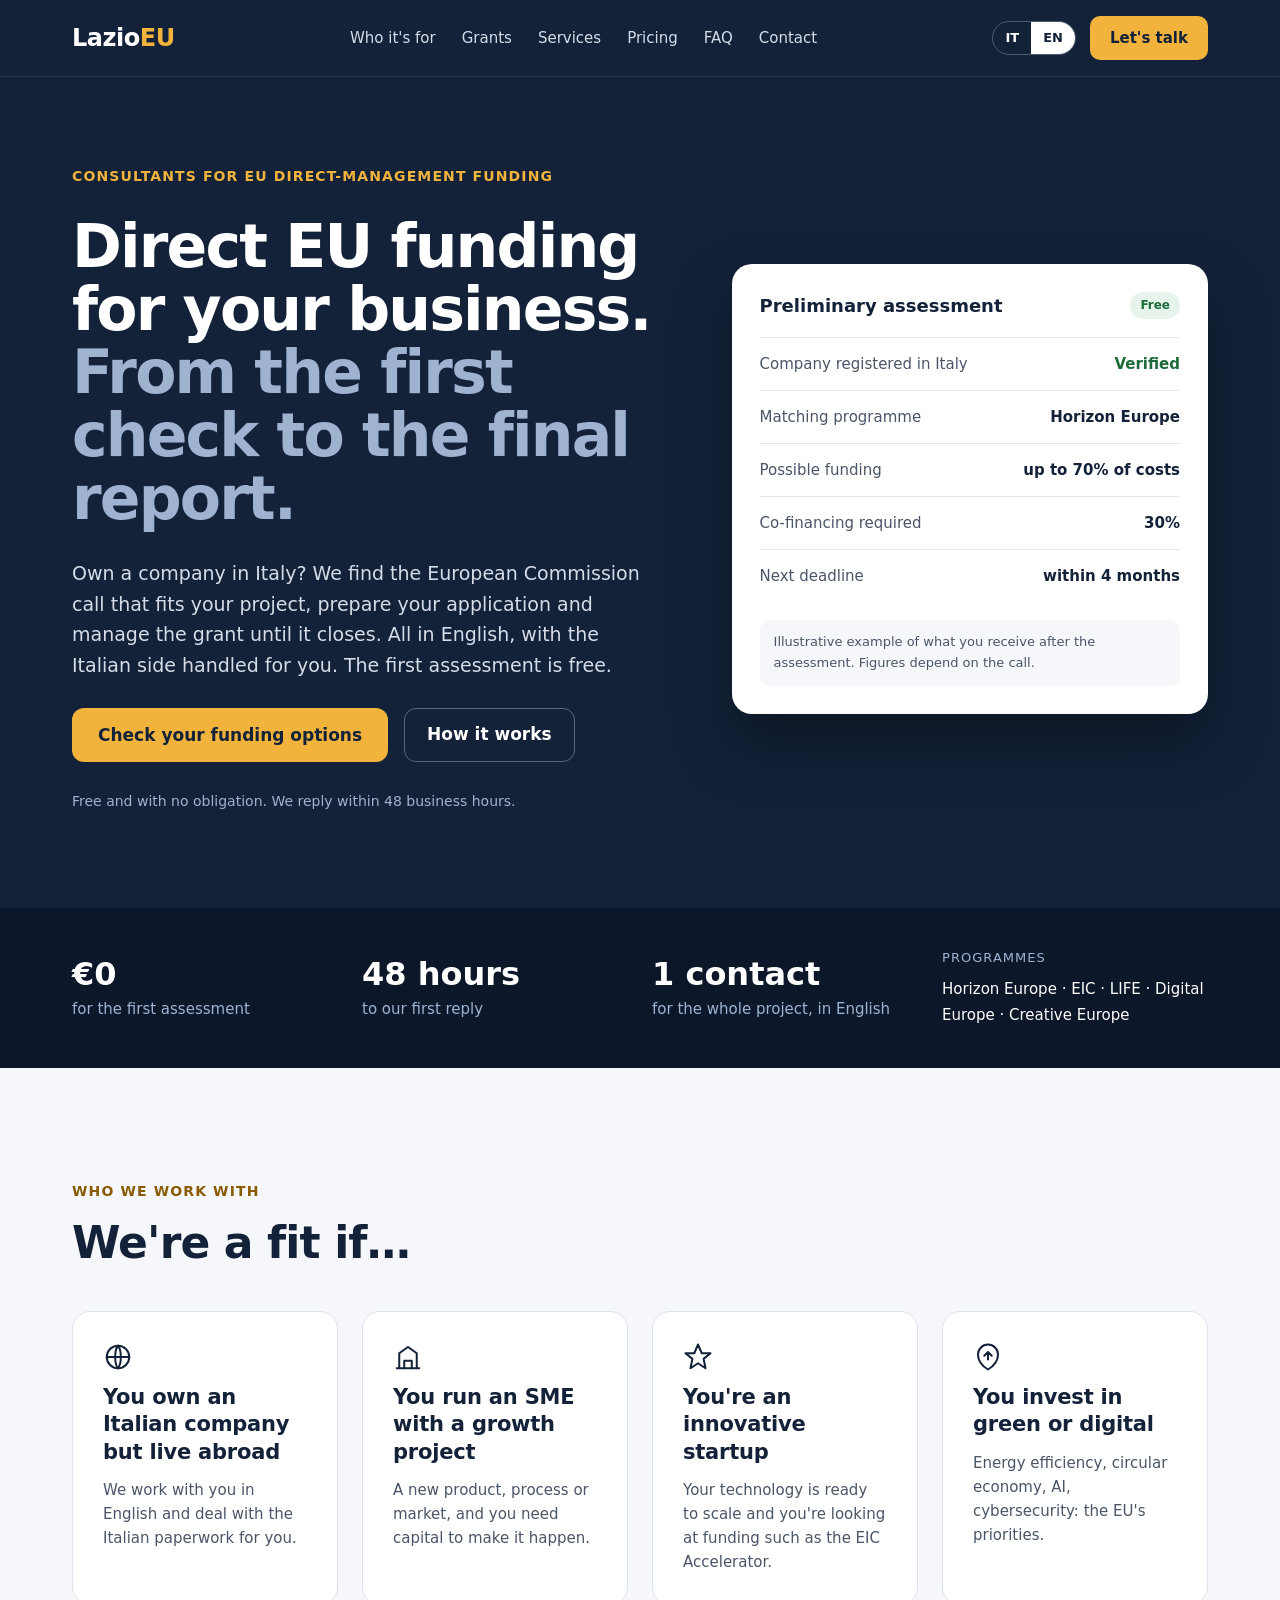
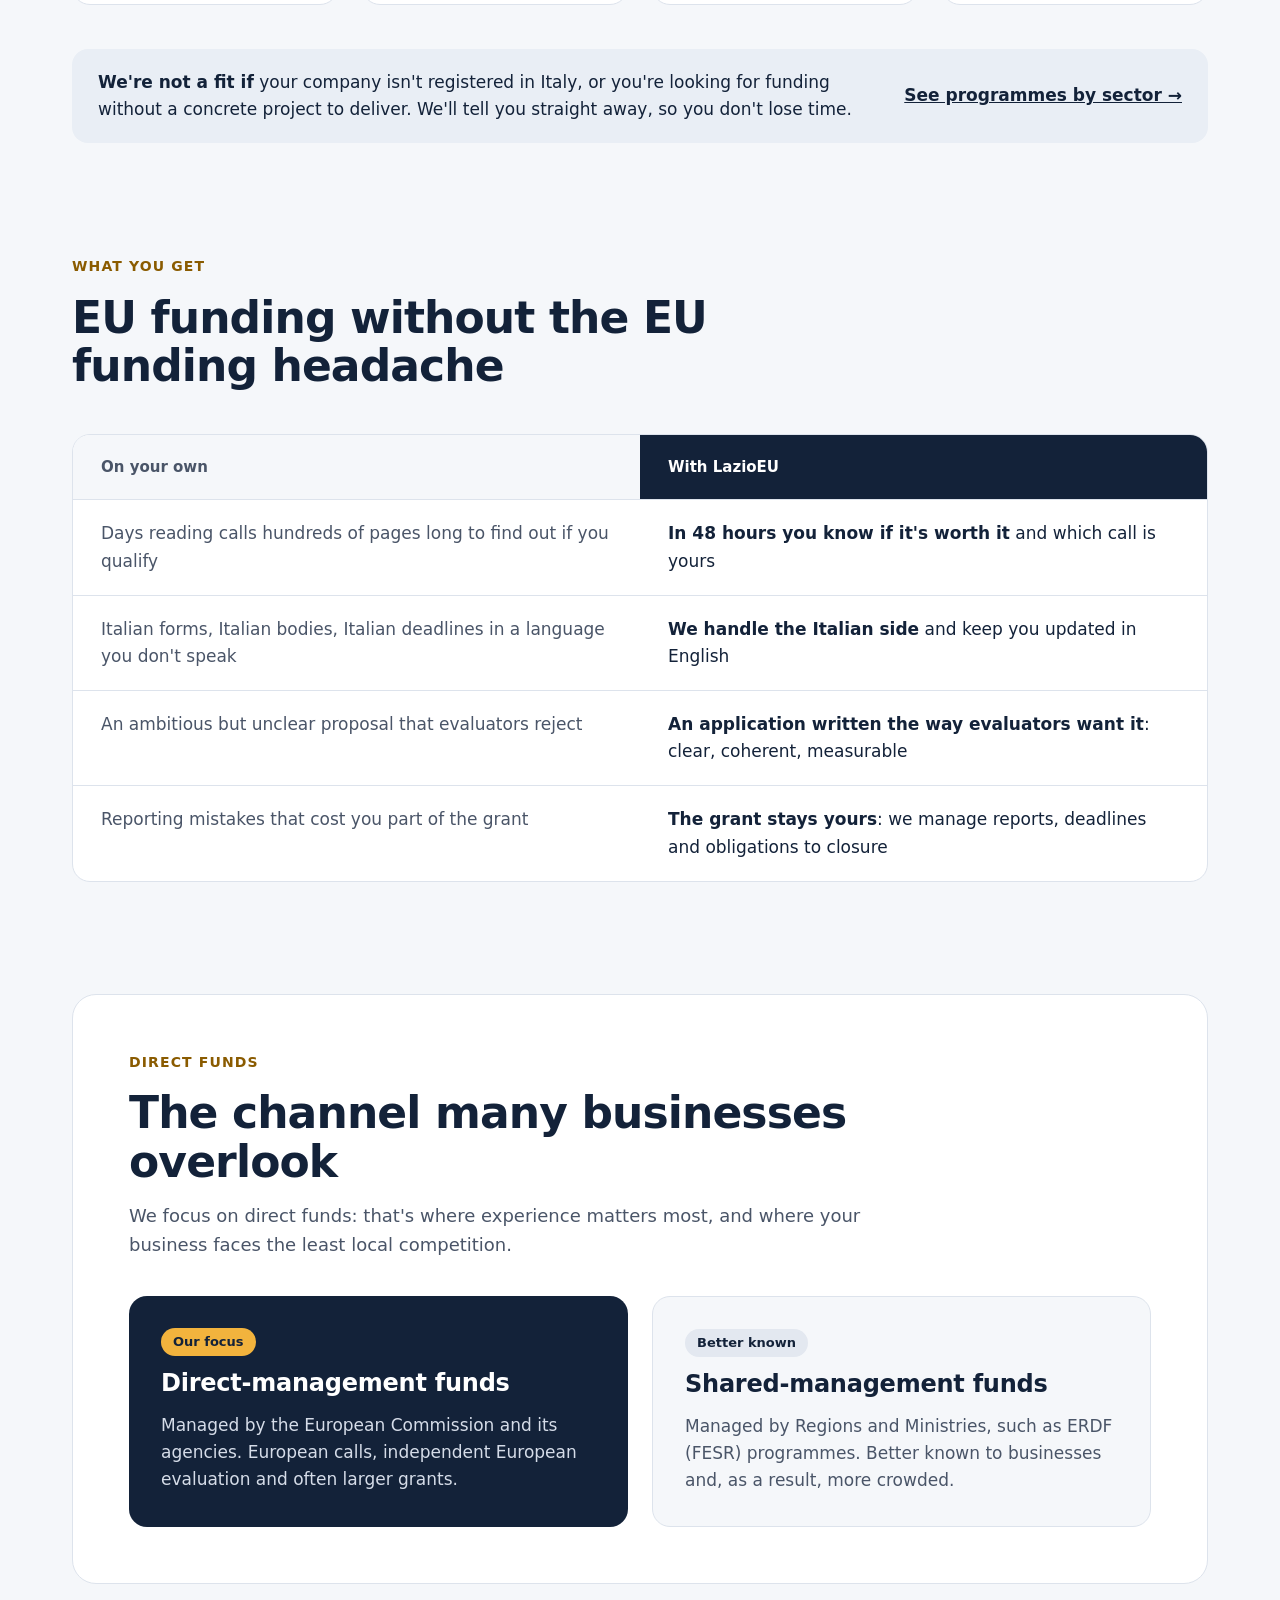
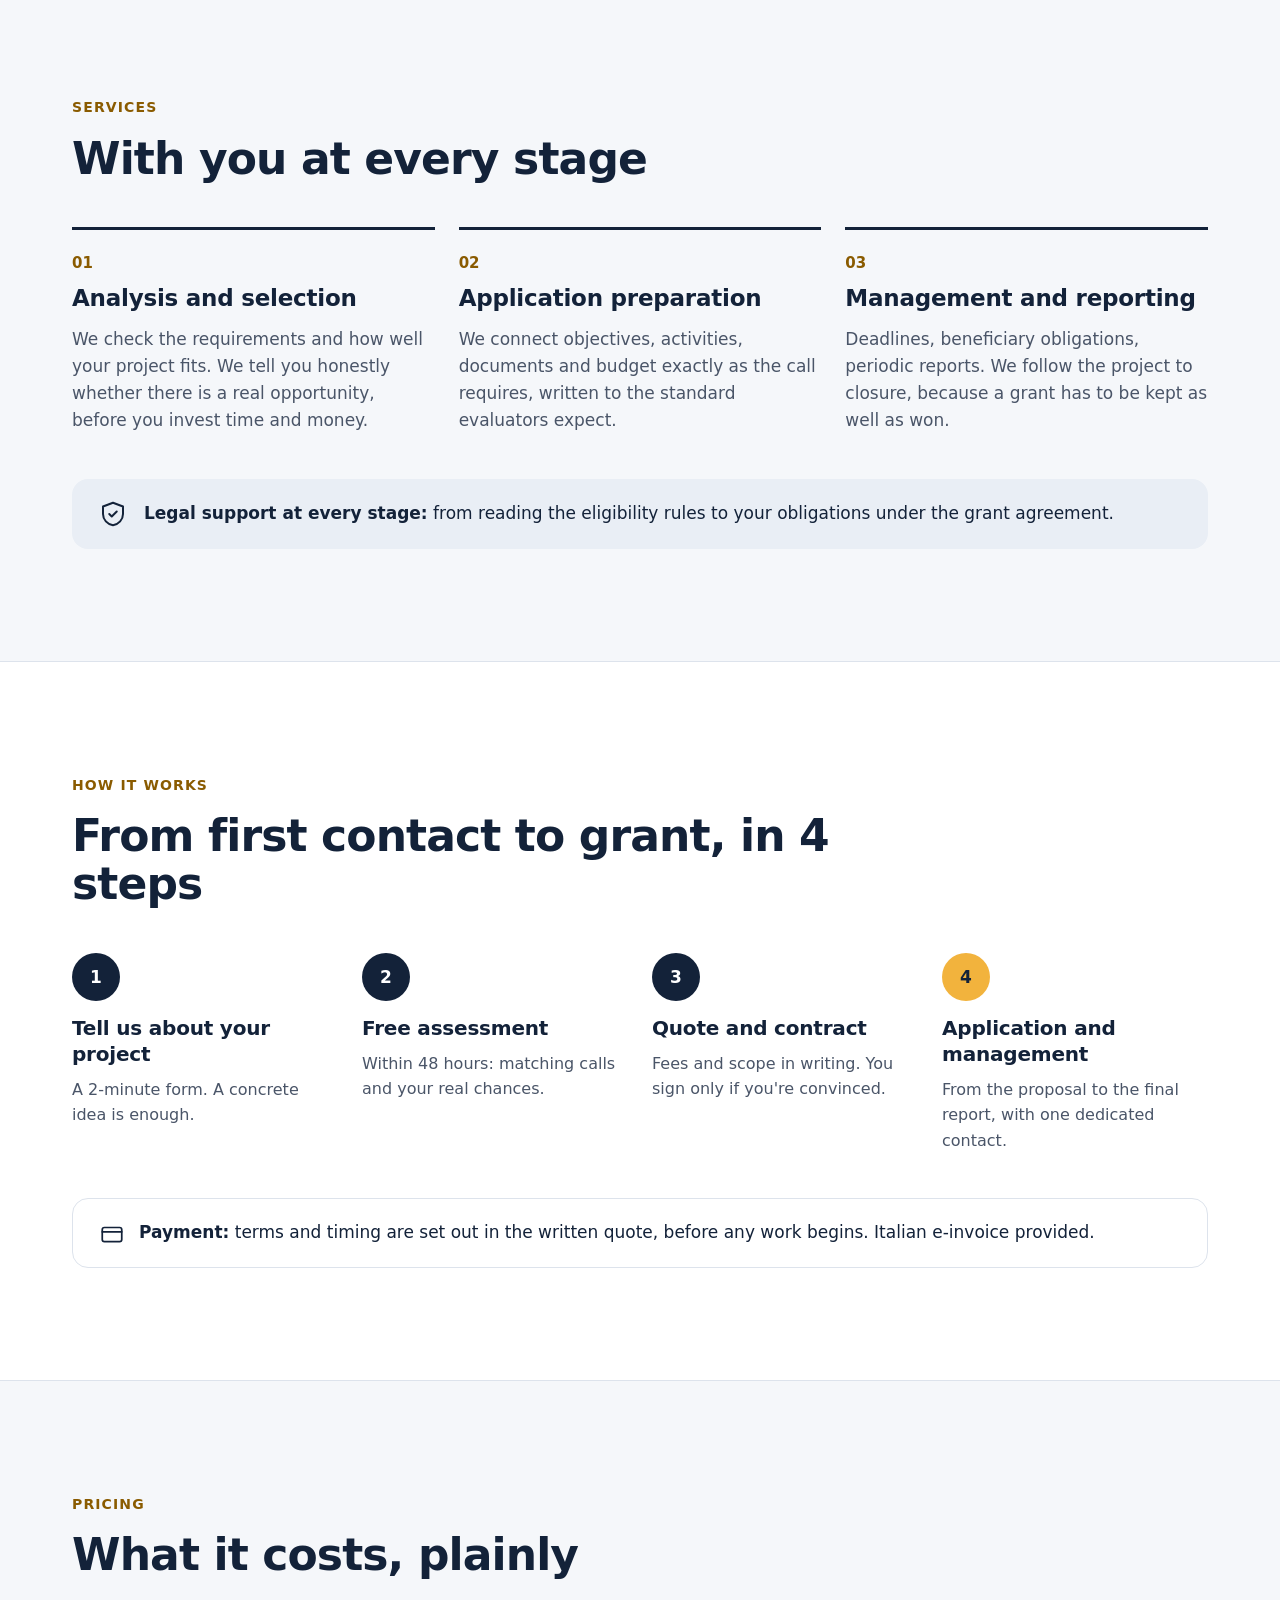
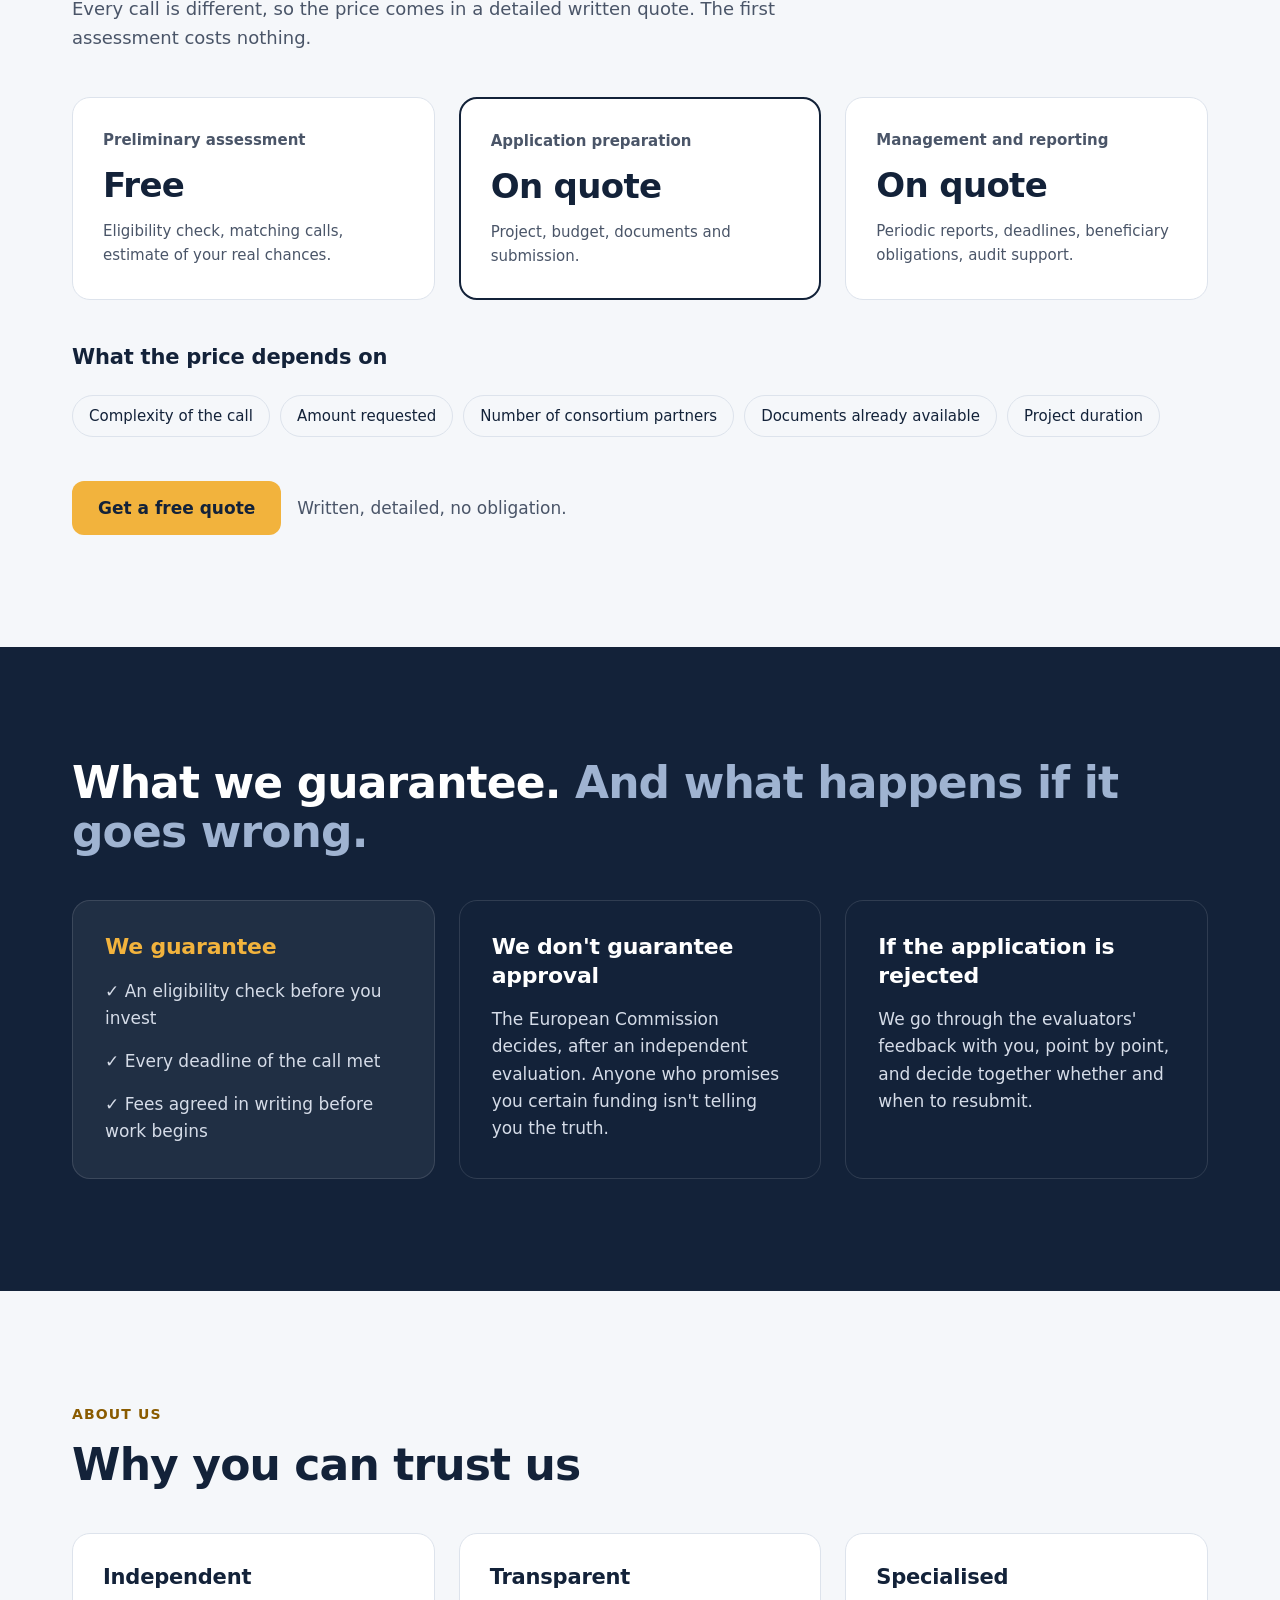
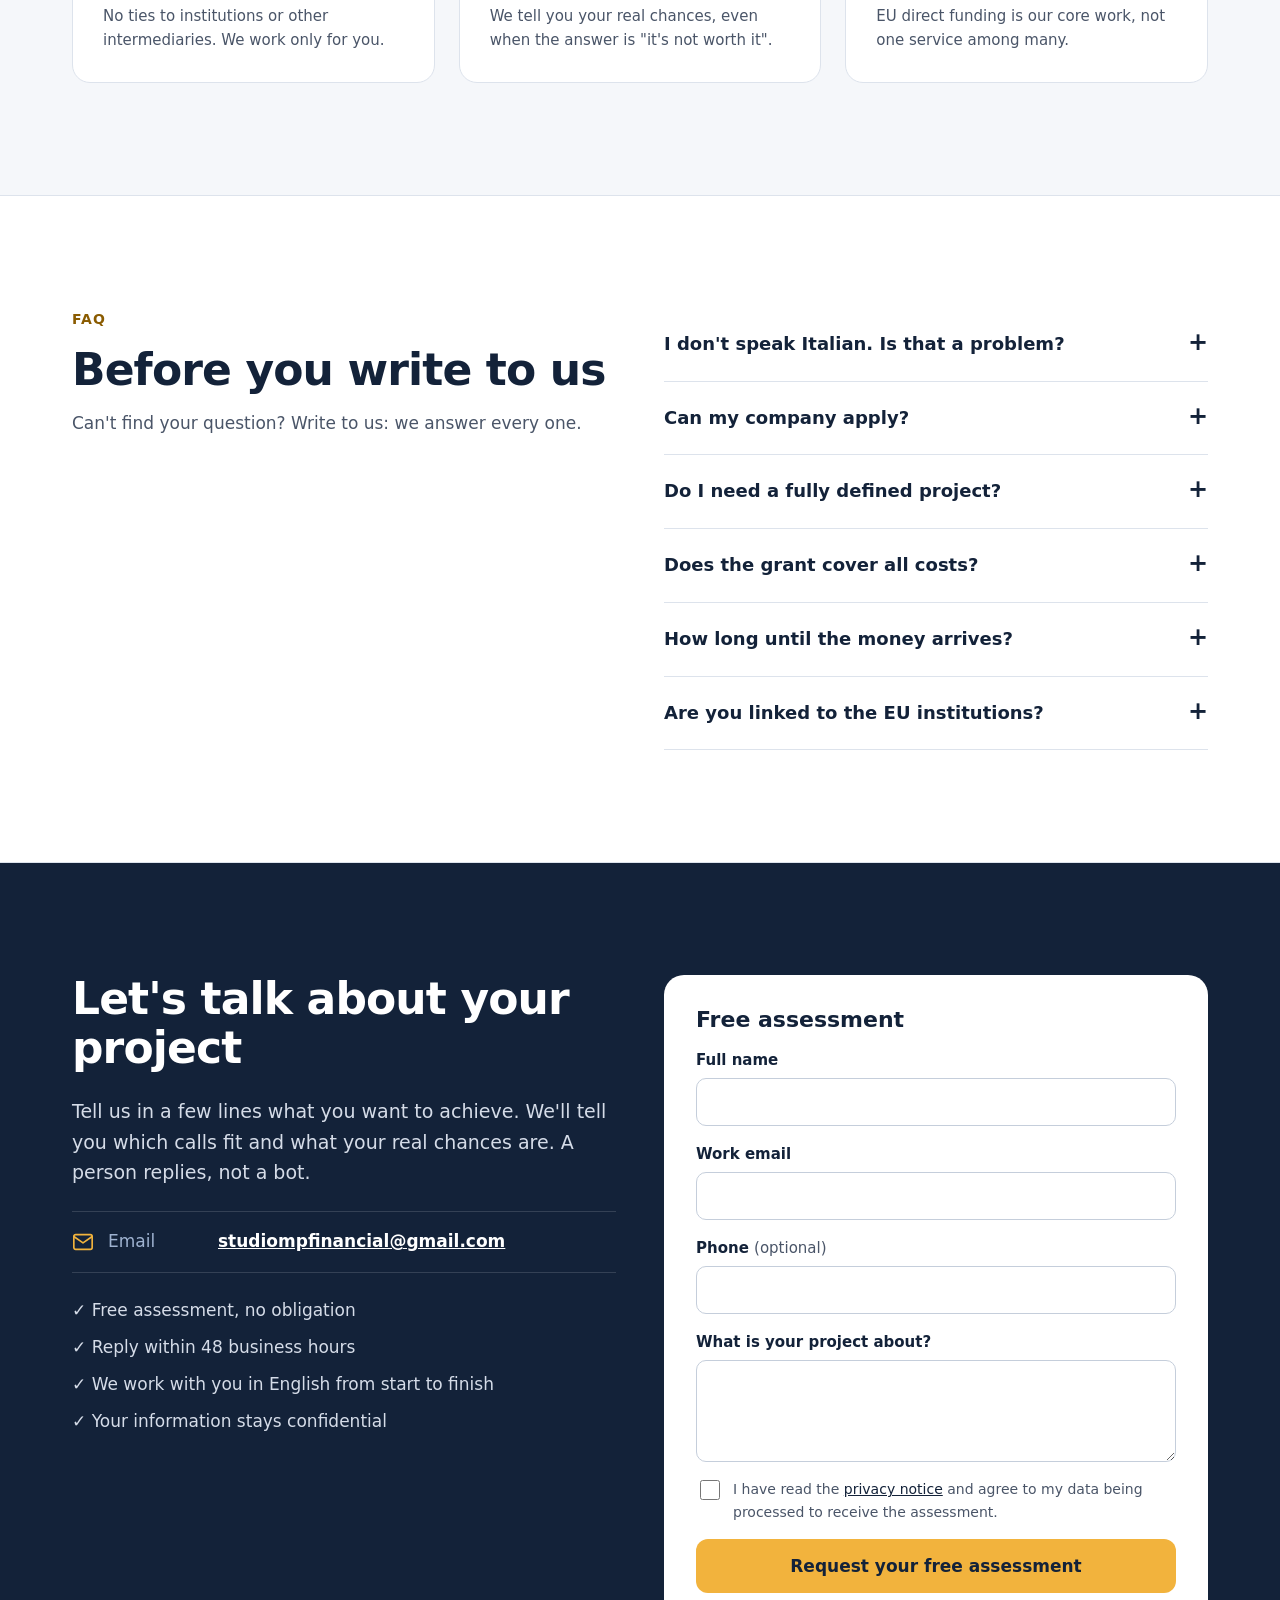
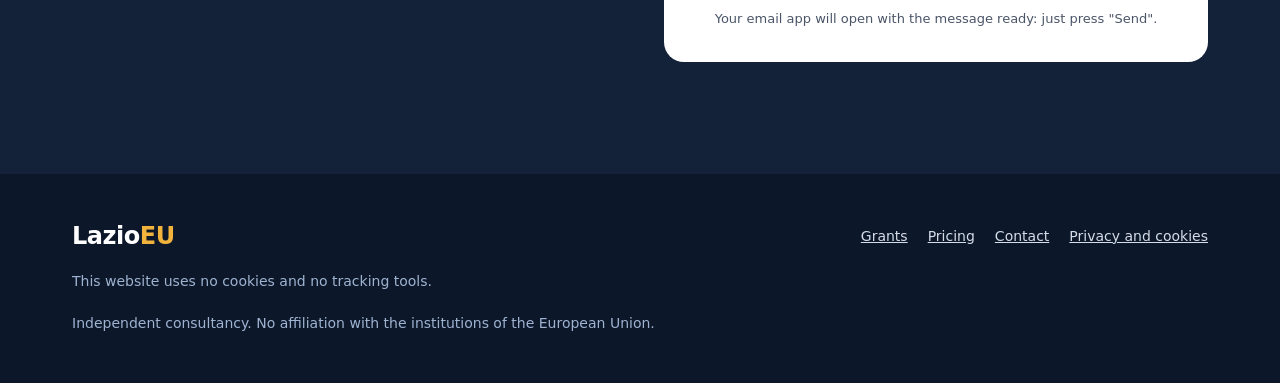
==== en/index.html @ 53636bf8 "Nuovo sito LazioEU: home, bandi, privacy (IT + EN) - Home riprogettata secondo i 10 domande del clie" ====
<!doctype html>
<html lang="en">
<head>
<meta charset="utf-8">
<meta name="viewport" content="width=device-width,initial-scale=1">
<meta http-equiv="Content-Security-Policy" content="default-src 'self'; script-src 'self'; style-src 'self' https://fonts.bunny.net; font-src https://fonts.bunny.net; img-src 'self' data:; connect-src 'none'; form-action 'none'; base-uri 'self'; object-src 'none'">
<meta name="referrer" content="strict-origin-when-cross-origin">
<meta name="robots" content="noindex, nofollow">
<title>LazioEU — Direct EU funding for your Italian company</title>
<meta name="description" content="Independent consultants for EU direct-management funding: we find the European Commission call that fits your project, prepare the application and manage the grant. All in English. Free first assessment.">
<meta name="theme-color" content="#132239">
<link rel="icon" href="../assets/favicon.svg" type="image/svg+xml">
<link rel="alternate" hreflang="it" href="../">
<link rel="preconnect" href="https://fonts.bunny.net">
<link rel="stylesheet" href="https://fonts.bunny.net/css?family=manrope:600,700,800|inter:400,500,600,700&amp;display=swap">
<link rel="stylesheet" href="../assets/site.css">
<script src="../assets/site.js" defer></script>
</head>
<body>
<a class="skip" href="#main">Skip to content</a>

<header class="site-h">
<div class="wrap hb">
<a class="logo" href="./">Lazio<span>EU</span></a>
<nav class="nav" id="nav" aria-label="Main navigation">
<a href="#who">Who it's for</a>
<a href="grants.html">Grants</a>
<a href="#services">Services</a>
<a href="#pricing">Pricing</a>
<a href="#faq">FAQ</a>
<a href="#contact">Contact</a>
</nav>
<div class="hact">
<div class="lang"><a href="../" hreflang="it" lang="it">IT</a><span aria-current="true">EN</span></div>
<a class="btn sm" href="#contact">Let's talk</a>
<button class="menu-btn" type="button" aria-controls="nav" aria-expanded="false">Menu</button>
</div>
</div>
</header>

<main id="main">

<section class="hero dark">
<div class="wrap hero-grid">
<div class="hero-copy">
<p class="eyebrow">Consultants for EU direct-management funding</p>
<h1>Direct EU funding for your business. <span>From the first check to the final report.</span></h1>
<p class="lead">Own a company in Italy? We find the European Commission call that fits your project, prepare your application and manage the grant until it closes. All in English, with the Italian side handled for you. The first assessment is free.</p>
<div class="cta-row">
<a class="btn" href="#contact">Check your funding options</a>
<a class="btn-ghost" href="#how">How it works</a>
</div>
<p class="micro">Free and with no obligation. We reply within 48 business hours.</p>
</div>
<aside class="assess" aria-label="Example of a preliminary assessment">
<div class="assess-top"><p class="assess-title">Preliminary assessment</p><span class="badge-ok">Free</span></div>
<div class="rows">
<div class="row"><span class="muted">Company registered in Italy</span><b class="ok">Verified</b></div>
<div class="row"><span class="muted">Matching programme</span><b>Horizon Europe</b></div>
<div class="row"><span class="muted">Possible funding</span><b>up to 70% of costs</b></div>
<div class="row"><span class="muted">Co-financing required</span><b>30%</b></div>
<div class="row"><span class="muted">Next deadline</span><b>within 4 months</b></div>
</div>
<p class="assess-note">Illustrative example of what you receive after the assessment. Figures depend on the call.</p>
</aside>
</div>
</section>

<section class="strip" aria-label="At a glance">
<div class="wrap g4">
<div><p class="fig">€0</p><p class="fig-l">for the first assessment</p></div>
<div><p class="fig">48 hours</p><p class="fig-l">to our first reply</p></div>
<div><p class="fig">1 contact</p><p class="fig-l">for the whole project, in English</p></div>
<div><p class="cap">Programmes</p><p class="progs">Horizon Europe · EIC · LIFE · Digital Europe · Creative Europe</p></div>
</div>
</section>

<section class="sec" id="who">
<div class="wrap stack">
<div class="head"><p class="eyebrow">Who we work with</p><h2 class="h2">We're a fit if…</h2></div>
<div class="g4">
<div class="card"><svg class="ico" aria-hidden="true" viewBox="0 0 24 24"><circle cx="12" cy="12" r="9"/><path d="M3 12h18M12 3c3 3.5 3 14.5 0 18M12 3c-3 3.5-3 14.5 0 18"/></svg><h3 class="h3">You own an Italian company but live abroad</h3><p class="muted">We work with you in English and deal with the Italian paperwork for you.</p></div>
<div class="card"><svg class="ico" aria-hidden="true" viewBox="0 0 24 24"><path d="M3 21h18M5 21V9l7-5 7 5v12"/><path d="M9 21v-6h6v6"/></svg><h3 class="h3">You run an SME with a growth project</h3><p class="muted">A new product, process or market, and you need capital to make it happen.</p></div>
<div class="card"><svg class="ico" aria-hidden="true" viewBox="0 0 24 24"><path d="M12 2l3 7h7l-5.5 4.5L18 21l-6-4-6 4 1.5-7.5L2 9h7z"/></svg><h3 class="h3">You're an innovative startup</h3><p class="muted">Your technology is ready to scale and you're looking at funding such as the EIC Accelerator.</p></div>
<div class="card"><svg class="ico" aria-hidden="true" viewBox="0 0 24 24"><path d="M12 22c5-3 8-7 8-12a8 8 0 0 0-16 0c0 5 3 9 8 12z"/><path d="M12 14V8M9 11l3-3 3 3"/></svg><h3 class="h3">You invest in green or digital</h3><p class="muted">Energy efficiency, circular economy, AI, cybersecurity: the EU's priorities.</p></div>
</div>
<div class="note"><p><strong>We're not a fit if</strong> your company isn't registered in Italy, or you're looking for funding without a concrete project to deliver. We'll tell you straight away, so you don't lose time.</p><a href="grants.html">See programmes by sector →</a></div>
</div>
</section>

<section class="sec pt0">
<div class="wrap stack">
<div class="head"><p class="eyebrow">What you get</p><h2 class="h2">EU funding without the EU funding headache</h2></div>
<table class="cmp">
<thead><tr><th scope="col">On your own</th><th scope="col">With LazioEU</th></tr></thead>
<tbody>
<tr><td>Days reading calls hundreds of pages long to find out if you qualify</td><td><strong>In 48 hours you know if it's worth it</strong> and which call is yours</td></tr>
<tr><td>Italian forms, Italian bodies, Italian deadlines in a language you don't speak</td><td><strong>We handle the Italian side</strong> and keep you updated in English</td></tr>
<tr><td>An ambitious but unclear proposal that evaluators reject</td><td><strong>An application written the way evaluators want it</strong>: clear, coherent, measurable</td></tr>
<tr><td>Reporting mistakes that cost you part of the grant</td><td><strong>The grant stays yours</strong>: we manage reports, deadlines and obligations to closure</td></tr>
</tbody>
</table>
</div>
</section>

<section class="sec pt0" id="funds">
<div class="wrap">
<div class="panel">
<div class="head"><p class="eyebrow">Direct funds</p><h2 class="h2">The channel many businesses overlook</h2><p class="lead muted">We focus on direct funds: that's where experience matters most, and where your business faces the least local competition.</p></div>
<div class="g2 gap24">
<div class="fund main"><span class="pill amber">Our focus</span><h3 class="h3">Direct-management funds</h3><p>Managed by the European Commission and its agencies. European calls, independent European evaluation and often larger grants.</p></div>
<div class="fund other"><span class="pill grey">Better known</span><h3 class="h3">Shared-management funds</h3><p class="muted">Managed by Regions and Ministries, such as ERDF (FESR) programmes. Better known to businesses and, as a result, more crowded.</p></div>
</div>
</div>
</div>
</section>

<section class="sec pt0" id="services">
<div class="wrap stack">
<div class="head"><p class="eyebrow">Services</p><h2 class="h2">With you at every stage</h2></div>
<div class="g3">
<div class="svc"><p class="num">01</p><h3 class="h3">Analysis and selection</h3><p class="muted">We check the requirements and how well your project fits. We tell you honestly whether there is a real opportunity, before you invest time and money.</p></div>
<div class="svc"><p class="num">02</p><h3 class="h3">Application preparation</h3><p class="muted">We connect objectives, activities, documents and budget exactly as the call requires, written to the standard evaluators expect.</p></div>
<div class="svc"><p class="num">03</p><h3 class="h3">Management and reporting</h3><p class="muted">Deadlines, beneficiary obligations, periodic reports. We follow the project to closure, because a grant has to be kept as well as won.</p></div>
</div>
<div class="note"><svg class="ico" aria-hidden="true" viewBox="0 0 24 24"><path d="M12 3l8 3v6c0 4.5-3.4 8.2-8 9-4.6-.8-8-4.5-8-9V6z"/><path d="M9 12l2 2 4-4"/></svg><p><strong>Legal support at every stage:</strong> from reading the eligibility rules to your obligations under the grant agreement.</p></div>
</div>
</section>

<section class="sec alt" id="how">
<div class="wrap stack">
<div class="head"><p class="eyebrow">How it works</p><h2 class="h2">From first contact to grant, in 4 steps</h2></div>
<div class="g4">
<div class="step"><span class="dot">1</span><h3 class="h3">Tell us about your project</h3><p class="muted">A 2-minute form. A concrete idea is enough.</p></div>
<div class="step"><span class="dot">2</span><h3 class="h3">Free assessment</h3><p class="muted">Within 48 hours: matching calls and your real chances.</p></div>
<div class="step"><span class="dot">3</span><h3 class="h3">Quote and contract</h3><p class="muted">Fees and scope in writing. You sign only if you're convinced.</p></div>
<div class="step"><span class="dot last">4</span><h3 class="h3">Application and management</h3><p class="muted">From the proposal to the final report, with one dedicated contact.</p></div>
</div>
<div class="info"><svg class="ico" aria-hidden="true" viewBox="0 0 24 24"><rect x="3" y="6" width="18" height="13" rx="2"/><path d="M3 10h18"/></svg><p><strong>Payment:</strong> terms and timing are set out in the written quote, before any work begins. Italian e-invoice provided.</p></div>
</div>
</section>

<section class="sec" id="pricing">
<div class="wrap stack">
<div class="head"><p class="eyebrow">Pricing</p><h2 class="h2">What it costs, plainly</h2><p class="lead muted">Every call is different, so the price comes in a detailed written quote. The first assessment costs nothing.</p></div>
<div class="g3">
<div class="card price"><p class="price-l">Preliminary assessment</p><p class="price-v">Free</p><p class="muted">Eligibility check, matching calls, estimate of your real chances.</p></div>
<div class="card price hl"><p class="price-l">Application preparation</p><p class="price-v">On quote</p><p class="muted">Project, budget, documents and submission.</p></div>
<div class="card price"><p class="price-l">Management and reporting</p><p class="price-v">On quote</p><p class="muted">Periodic reports, deadlines, beneficiary obligations, audit support.</p></div>
</div>
<div class="stack gap24">
<h3 class="h3">What the price depends on</h3>
<div class="chips"><span class="chip">Complexity of the call</span><span class="chip">Amount requested</span><span class="chip">Number of consortium partners</span><span class="chip">Documents already available</span><span class="chip">Project duration</span></div>
</div>
<div class="cta-row"><a class="btn" href="#contact">Get a free quote</a><span class="muted">Written, detailed, no obligation.</span></div>
</div>
</section>

<section class="sec dark">
<div class="wrap stack">
<h2 class="h2">What we guarantee. <span class="soft">And what happens if it goes wrong.</span></h2>
<div class="g3">
<div class="gbox fill"><h3 class="h3 amber">We guarantee</h3><p>✓ An eligibility check before you invest</p><p>✓ Every deadline of the call met</p><p>✓ Fees agreed in writing before work begins</p></div>
<div class="gbox"><h3 class="h3">We don't guarantee approval</h3><p>The European Commission decides, after an independent evaluation. Anyone who promises you certain funding isn't telling you the truth.</p></div>
<div class="gbox"><h3 class="h3">If the application is rejected</h3><p>We go through the evaluators' feedback with you, point by point, and decide together whether and when to resubmit.</p></div>
</div>
</div>
</section>

<section class="sec" id="about">
<div class="wrap stack">
<div class="head"><p class="eyebrow">About us</p><h2 class="h2">Why you can trust us</h2></div>
<div class="g3">
<div class="card"><h3 class="h3">Independent</h3><p class="muted">No ties to institutions or other intermediaries. We work only for you.</p></div>
<div class="card"><h3 class="h3">Transparent</h3><p class="muted">We tell you your real chances, even when the answer is "it's not worth it".</p></div>
<div class="card"><h3 class="h3">Specialised</h3><p class="muted">EU direct funding is our core work, not one service among many.</p></div>
</div>
</div>
</section>

<section class="sec alt" id="faq">
<div class="wrap g2">
<div class="head"><p class="eyebrow">FAQ</p><h2 class="h2">Before you write to us</h2><p class="muted">Can't find your question? Write to us: we answer every one.</p></div>
<div class="faq">
<details><summary>I don't speak Italian. Is that a problem?<span class="plus" aria-hidden="true">+</span></summary><p>No. We work with you in English and handle the Italian paperwork and communication with Italian bodies on your behalf. EU applications themselves are usually written in English.</p></details>
<details><summary>Can my company apply?<span class="plus" aria-hidden="true">+</span></summary><p>Companies registered in Italy can access many direct calls. Eligibility and partnership requirements vary by programme: we check them in the free assessment.</p></details>
<details><summary>Do I need a fully defined project?<span class="plus" aria-hidden="true">+</span></summary><p>No. A concrete idea is enough: we shape it together around the requirements of the call.</p></details>
<details><summary>Does the grant cover all costs?<span class="plus" aria-hidden="true">+</span></summary><p>Often not: many calls require co-financing from your company. We tell you clearly before we start.</p></details>
<details><summary>How long until the money arrives?<span class="plus" aria-hidden="true">+</span></summary><p>It depends on the call: several months usually pass between the deadline and signing the grant agreement. In the free assessment we give you a realistic timeline for your case.</p></details>
<details><summary>Are you linked to the EU institutions?<span class="plus" aria-hidden="true">+</span></summary><p>No. We are independent consultants with no affiliation to the institutions of the European Union.</p></details>
</div>
</div>
</section>

<section class="sec dark" id="contact">
<div class="wrap g2">
<div class="c-left">
<h2 class="h2">Let's talk about your project</h2>
<p class="lead">Tell us in a few lines what you want to achieve. We'll tell you which calls fit and what your real chances are. A person replies, not a bot.</p>
<div class="clist">
<div class="citem"><svg class="ico" aria-hidden="true" viewBox="0 0 24 24"><rect x="2" y="4" width="20" height="16" rx="2"/><path d="M22 6l-10 7L2 6"/></svg><span>Email</span><a href="mailto:studiompfinancial@gmail.com">studiompfinancial@gmail.com</a></div>
</div>
<div class="checks"><p>✓ Free assessment, no obligation</p><p>✓ Reply within 48 business hours</p><p>✓ We work with you in English from start to finish</p><p>✓ Your information stays confidential</p></div>
</div>
<form class="form" id="lead-form" novalidate aria-labelledby="form-t"
 data-to="studiompfinancial@gmail.com" data-subject="Assessment request (EN)"
 data-prefill="Programme of interest:"
 data-l-name="Name" data-l-email="Email" data-l-phone="Phone" data-l-project="Project"
 data-err-name="Please enter your full name." data-err-email="Please enter a valid email address."
 data-err-project="Please describe your project in a few words." data-err-ok="We need your consent to reply to you.">
<p class="form-t" id="form-t">Free assessment</p>
<div class="field"><label for="f-name">Full name</label><input id="f-name" type="text" autocomplete="name" maxlength="100" required aria-describedby="f-name-err"><p class="err" id="f-name-err" hidden></p></div>
<div class="field"><label for="f-email">Work email</label><input id="f-email" type="email" autocomplete="email" maxlength="120" required aria-describedby="f-email-err"><p class="err" id="f-email-err" hidden></p></div>
<div class="field"><label for="f-phone">Phone <small>(optional)</small></label><input id="f-phone" type="tel" autocomplete="tel" maxlength="40"></div>
<div class="field"><label for="f-project">What is your project about?</label><textarea id="f-project" rows="4" maxlength="3000" required aria-describedby="f-project-err"></textarea><p class="err" id="f-project-err" hidden></p></div>
<div class="hp" aria-hidden="true"><label for="f-web">Website</label><input id="f-web" type="text" tabindex="-1" autocomplete="off"></div>
<div class="consent"><input id="f-ok" type="checkbox" required aria-describedby="f-ok-err"><label for="f-ok">I have read the <a href="privacy.html">privacy notice</a> and agree to my data being processed to receive the assessment.</label></div>
<p class="err" id="f-ok-err" hidden></p>
<button class="btn full" type="submit">Request your free assessment</button>
<p class="form-note">Your email app will open with the message ready: just press "Send".</p>
<p class="form-note" id="form-done" hidden role="status">If your email app didn't open, write to us at studiompfinancial@gmail.com.</p>
</form>
</div>
</section>

</main>

<footer class="site-f">
<div class="wrap f-in">
<div class="f-top"><a class="logo" href="./">Lazio<span>EU</span></a>
<nav class="f-links" aria-label="Useful links"><a href="grants.html">Grants</a><a href="#pricing">Pricing</a><a href="#contact">Contact</a><a href="privacy.html">Privacy and cookies</a></nav></div>
<p>This website uses no cookies and no tracking tools.</p>
<p>Independent consultancy. No affiliation with the institutions of the European Union.</p>
</div>
</footer>

<div class="mcta"><a class="btn" href="#contact">Free assessment</a></div>
</body>
</html>
---- assets/site.css ----
/* LazioEU — shared styles. No inline styles anywhere: CSP allows only this file. */
:root{
  --navy:#132239;--deep:#0C1729;--bg:#F5F7FA;--card:#FFFFFF;--line:#DDE3EC;--line2:#C5CEDB;
  --ink:#132239;--muted:#4A5568;--soft:#D5DCE8;--soft2:#9FB3D1;--tint:#E9EEF5;
  --amber:#F2B33D;--amber-h:#E9A52A;--gold:#8A5B00;--ok-bg:#E7F4EC;--ok:#1D6B3A;
  --head:"Manrope",system-ui,-apple-system,"Segoe UI",sans-serif;
  --body:"Inter",system-ui,-apple-system,"Segoe UI",sans-serif;
}
*{box-sizing:border-box}
html{scroll-behavior:smooth;-webkit-text-size-adjust:100%}
body{margin:0;background:var(--bg);color:var(--ink);font:17px/1.6 var(--body);overflow-x:hidden}
img,svg{max-width:100%}
a{color:var(--navy)}a:hover{color:var(--deep)}
a:focus-visible,button:focus-visible,summary:focus-visible,input:focus-visible,textarea:focus-visible{outline:3px solid var(--amber);outline-offset:2px}
.sr{position:absolute;width:1px;height:1px;overflow:hidden;clip:rect(0 0 0 0);white-space:nowrap}
.skip{position:absolute;left:-9999px;top:8px;z-index:100;background:var(--amber);color:var(--navy);padding:10px 16px;border-radius:8px;font-weight:700}
.skip:focus{left:8px}
.wrap{max-width:1200px;margin:0 auto;padding:0 32px}
h1,h2,h3{font-family:var(--head);margin:0;letter-spacing:-.02em}
p{margin:0}
.muted{color:var(--muted)}
.eyebrow{font-size:14px;font-weight:600;letter-spacing:.08em;text-transform:uppercase;color:var(--gold)}
.h2{font-weight:800;font-size:44px;line-height:1.1}
.h3{font-weight:700;font-size:21px;line-height:1.3;letter-spacing:-.01em}
.head{max-width:760px;display:flex;flex-direction:column;gap:16px}
.lead{font-size:18px}
.stack{display:flex;flex-direction:column;gap:44px}
.sec{padding:112px 0}
.sec.pt0{padding-top:0}
.sec.alt{background:var(--card);border-top:1px solid var(--line);border-bottom:1px solid var(--line)}
.dark{background:var(--navy);color:#fff}
.g2{display:grid;grid-template-columns:repeat(2,minmax(0,1fr));gap:48px}
.g3{display:grid;grid-template-columns:repeat(3,minmax(0,1fr));gap:24px}
.g4{display:grid;grid-template-columns:repeat(4,minmax(0,1fr));gap:24px}
.gap24{gap:24px}

/* buttons */
.btn{display:inline-flex;align-items:center;justify-content:center;min-height:54px;padding:0 26px;border-radius:12px;background:var(--amber);color:var(--navy);font:700 17px var(--body);text-decoration:none;border:0;cursor:pointer;text-align:center}
.btn:hover{background:var(--amber-h);color:var(--navy)}
.btn.sm{min-height:44px;padding:0 20px;font-size:15px;border-radius:10px}
.btn.full{width:100%}
.btn-ghost{display:inline-flex;align-items:center;min-height:54px;padding:0 22px;border-radius:12px;border:1px solid rgba(255,255,255,.3);color:#fff;font-weight:600;text-decoration:none}
.btn-ghost:hover{color:#fff;background:rgba(255,255,255,.08)}
.btn-dark{display:inline-flex;align-items:center;min-height:50px;padding:0 22px;border-radius:12px;background:var(--navy);color:#fff;font-weight:600;text-decoration:none}
.btn-dark:hover{background:var(--deep);color:#fff}
.cta-row{display:flex;flex-wrap:wrap;gap:16px;align-items:center}

/* header */
.site-h{background:var(--navy);border-bottom:1px solid rgba(255,255,255,.08);position:sticky;top:0;z-index:50}
.hb{display:flex;align-items:center;justify-content:space-between;height:76px;gap:20px}
.logo{font:800 24px var(--head);letter-spacing:-.02em;color:#fff;text-decoration:none;white-space:nowrap}
.logo span{color:var(--amber)}
.logo:hover{color:#fff}
.nav{display:flex;gap:26px;align-items:center}
.nav a{color:var(--soft);text-decoration:none;font-size:15px}
.nav a:hover,.nav a[aria-current]{color:#fff}
.nav a[aria-current]{font-weight:600;border-bottom:2px solid var(--amber);padding-bottom:2px}
.hact{display:flex;align-items:center;gap:14px}
.lang{display:flex;border:1px solid rgba(255,255,255,.25);border-radius:999px;overflow:hidden;font-size:13px;font-weight:600}
.lang a,.lang span{padding:6px 12px;color:#fff;text-decoration:none}
.lang span{background:#fff;color:var(--navy)}
.menu-btn{display:none;background:transparent;border:1px solid rgba(255,255,255,.3);color:#fff;border-radius:10px;min-height:44px;padding:0 14px;font:600 15px var(--body);cursor:pointer}

/* hero */
.hero{padding:88px 0 96px}
.hero-grid{display:grid;grid-template-columns:minmax(0,1.25fr) minmax(0,1fr);gap:64px;align-items:center}
.hero-copy{display:flex;flex-direction:column;gap:28px}
.hero .eyebrow{color:var(--amber)}
.hero h1{font-weight:800;font-size:60px;line-height:1.05;letter-spacing:-.03em}
.hero h1 span{color:var(--soft2)}
.hero .lead{font-size:19px;color:var(--soft);max-width:580px}
.micro{font-size:14px;color:var(--soft2)}
.assess{background:#fff;color:var(--navy);border-radius:20px;padding:28px;box-shadow:0 30px 60px rgba(0,0,0,.35);display:flex;flex-direction:column;gap:18px}
.assess-top{display:flex;justify-content:space-between;align-items:center;gap:12px}
.assess-title{font:700 18px var(--head)}
.badge-ok{font-size:12px;font-weight:600;background:var(--ok-bg);color:var(--ok);padding:4px 10px;border-radius:999px}
.rows{border-top:1px solid #E3E8F0}
.row{display:flex;justify-content:space-between;gap:16px;padding:14px 0;border-bottom:1px solid #E3E8F0;font-size:15px}
.row:last-child{border-bottom:0}
.row b{font-weight:600;text-align:right}
.row b.ok{color:var(--ok)}
.assess-note{font-size:13px;background:var(--bg);border-radius:10px;padding:12px 14px;color:var(--muted)}

/* strip */
.strip{background:var(--deep);color:#fff;padding:40px 0}
.strip .g4{align-items:center}
.fig{font:800 32px var(--head)}
.fig-l{margin-top:4px;color:var(--soft2);font-size:15px}
.cap{margin-bottom:8px;color:var(--soft2);font-size:13px;text-transform:uppercase;letter-spacing:.08em}
.progs{font-size:15px;line-height:1.7}

/* cards */
.card{background:var(--card);border:1px solid var(--line);border-radius:18px;padding:30px;display:flex;flex-direction:column;gap:12px}
.card p{font-size:15px}
.ico{width:30px;height:30px;stroke:var(--navy);fill:none;stroke-width:1.6;stroke-linecap:round;stroke-linejoin:round}
.note{display:flex;gap:16px;flex-wrap:wrap;align-items:center;background:var(--tint);border-radius:16px;padding:20px 26px}
.note p{flex:1 1 420px}
.note a{font-weight:600;white-space:nowrap}

/* comparison */
.cmp{width:100%;border-collapse:separate;border-spacing:0;background:#fff;border:1px solid var(--line);border-radius:18px;overflow:hidden;table-layout:fixed}
.cmp th,.cmp td{padding:20px 28px;text-align:left;vertical-align:top;border-top:1px solid var(--line)}
.cmp thead th{border-top:0;font-size:15px;font-weight:700}
.cmp thead th:first-child{background:var(--bg);color:var(--muted)}
.cmp thead th:last-child{background:var(--navy);color:#fff}
.cmp td:first-child{color:var(--muted)}

/* panel funds */
.panel{background:#fff;border:1px solid var(--line);border-radius:24px;padding:56px;display:flex;flex-direction:column;gap:36px}
.fund{border-radius:18px;padding:32px;display:flex;flex-direction:column;gap:12px}
.fund.main{background:var(--navy);color:#fff}
.fund.main p{color:var(--soft)}
.fund.other{background:var(--bg);border:1px solid var(--line)}
.pill{align-self:flex-start;font-size:13px;font-weight:700;padding:4px 12px;border-radius:999px}
.pill.amber{background:var(--amber);color:var(--navy)}
.pill.grey{background:#E3E8F0;font-weight:600}
.fund .h3{font-size:24px}

/* services */
.svc{border-top:3px solid var(--navy);padding-top:24px;display:flex;flex-direction:column;gap:12px}
.num{font:800 15px var(--head);color:var(--gold)}
.svc .h3{font-size:23px}

/* steps */
.step{display:flex;flex-direction:column;gap:10px}
.dot{width:48px;height:48px;border-radius:50%;background:var(--navy);color:#fff;display:flex;align-items:center;justify-content:center;font:800 17px var(--head)}
.dot.last{background:var(--amber);color:var(--navy)}
.step .h3{font-size:20px;margin-top:4px}
.step p{font-size:16px}
.info{display:flex;gap:14px;align-items:flex-start;border:1px solid var(--line);background:#fff;border-radius:16px;padding:20px 26px}
.info .ico{flex:none;margin-top:2px;width:26px;height:26px}

/* prices */
.price{gap:14px}
.price.hl{border:2px solid var(--navy)}
.price-l{font-weight:600;color:var(--muted)}
.card .price-v{font:800 34px/1.15 var(--head);letter-spacing:-.02em}
.chips{display:flex;flex-wrap:wrap;gap:10px}
.chip{background:var(--bg);border:1px solid var(--line);border-radius:999px;padding:8px 16px;font-size:15px}

/* guarantees */
.gbox{border:1px solid rgba(255,255,255,.12);border-radius:18px;padding:32px;display:flex;flex-direction:column;gap:16px}
.gbox.fill{background:rgba(255,255,255,.06)}
.gbox .h3{font-size:22px}
.gbox .h3.amber{color:var(--amber)}
.gbox p{color:var(--soft)}
.h2 .soft{color:var(--soft2)}

/* faq */
.faq details{border-bottom:1px solid var(--line);padding:22px 0}
.faq summary{display:flex;justify-content:space-between;gap:16px;font-weight:600;font-size:18px;cursor:pointer;list-style:none}
.faq summary::-webkit-details-marker{display:none}
.plus{font-size:24px;line-height:1;transition:transform .2s}
.faq details[open] .plus{transform:rotate(45deg)}
.faq details p{margin-top:12px;color:var(--muted)}

/* contact */
.c-left{display:flex;flex-direction:column;gap:24px}
.c-left .lead{color:var(--soft);font-size:19px}
.clist{border-top:1px solid rgba(255,255,255,.14)}
.citem{display:flex;gap:14px;align-items:center;padding:16px 0;border-bottom:1px solid rgba(255,255,255,.14)}
.citem .ico{stroke:var(--amber);width:22px;height:22px;stroke-width:1.8}
.citem span{color:var(--soft2);width:96px;flex:none}
.citem a{color:#fff;font-weight:600;word-break:break-all}
.checks{display:flex;flex-direction:column;gap:10px;color:var(--soft)}
.form{background:#fff;color:var(--navy);border-radius:20px;padding:32px;display:flex;flex-direction:column;gap:16px}
.form-t{font:800 22px var(--head)}
.field{display:flex;flex-direction:column;gap:6px}
.field label{font-weight:600;font-size:15px}
.field label small{font-weight:400;color:var(--muted);font-size:15px}
.field input,.field textarea{height:48px;border:1px solid var(--line2);border-radius:10px;padding:0 14px;font:16px var(--body);color:var(--ink);background:#fff}
.field textarea{height:auto;padding:12px 14px;resize:vertical}
.field input[aria-invalid="true"],.field textarea[aria-invalid="true"]{border-color:#B42318}
.err{font-size:14px;color:#B42318}
.consent{display:flex;gap:10px;align-items:flex-start}
.consent input{width:20px;height:20px;margin-top:2px;flex:none}
.consent label{font-size:14px;color:var(--muted)}
.form-note{font-size:13px;text-align:center;color:var(--muted)}
.hp{position:absolute;left:-9999px}

/* footer */
.site-f{background:var(--deep);color:var(--soft2);padding:48px 0 48px;font-size:14px}
.f-top{display:flex;justify-content:space-between;gap:24px;flex-wrap:wrap;align-items:center}
.f-links{display:flex;gap:20px;flex-wrap:wrap}
.f-links a{color:var(--soft)}
.f-in{display:flex;flex-direction:column;gap:20px}

/* catalog */
.page-hero{padding:64px 0 72px}
.page-hero .wrap{display:flex;flex-direction:column;gap:20px}
.crumbs{font-size:14px;color:var(--soft2)}
.crumbs a{color:var(--soft2)}
.page-hero h1{font-weight:800;font-size:52px;line-height:1.08;letter-spacing:-.03em;max-width:820px}
.page-hero .lead{font-size:19px;color:var(--soft);max-width:700px}
.search{display:flex;gap:12px;flex-wrap:wrap;max-width:680px;padding-top:8px}
.search input{flex:1 1 320px;height:54px;border:0;border-radius:12px;padding:0 18px;font:16px var(--body);color:var(--ink)}
.cat{padding:48px 0 112px}
.cat .wrap{display:flex;flex-wrap:wrap;gap:32px;align-items:flex-start}
.cat-main{flex:999 1 600px;min-width:0;display:flex;flex-direction:column;gap:24px}
.cat-side{flex:1 1 300px;display:flex;flex-direction:column;gap:20px;position:sticky;top:100px}
.filters{display:flex;flex-direction:column;gap:14px}
.fgroup{display:flex;flex-wrap:wrap;gap:8px;align-items:center}
.flabel{font-size:14px;font-weight:600;color:var(--muted);margin-right:6px}
.fbtn{background:#fff;color:var(--navy);border:1px solid var(--line2);border-radius:999px;padding:0 16px;min-height:40px;font:600 14px var(--body);cursor:pointer}
.fbtn[aria-pressed="true"]{background:var(--navy);color:#fff;border-color:var(--navy)}
.count-row{display:flex;justify-content:space-between;align-items:center;gap:16px;flex-wrap:wrap;border-bottom:1px solid var(--line);padding-bottom:14px}
.count-row p:last-child{font-size:13px;color:var(--muted)}
.cards{display:grid;grid-template-columns:repeat(2,minmax(0,1fr));gap:20px}
.gcard{background:#fff;border:1px solid var(--line);border-radius:18px;padding:26px;display:flex;flex-direction:column;gap:16px}
.gcard[hidden]{display:none}
.tags{display:flex;gap:8px;flex-wrap:wrap}
.tag{background:var(--tint);font-size:13px;font-weight:600;padding:4px 12px;border-radius:999px}
.gcard h2{font-size:21px;font-weight:700;line-height:1.3;letter-spacing:-.01em}
.gcard>div>p{color:var(--muted);font-size:15px;margin-top:8px}
.facts{display:grid;grid-template-columns:repeat(2,minmax(0,1fr));gap:12px;margin:0;background:var(--bg);border-radius:12px;padding:14px}
.facts dt{font-size:12px;color:var(--muted);text-transform:uppercase;letter-spacing:.05em}
.facts dd{margin:2px 0 0;font-size:14px;font-weight:600}
.empty{background:#fff;border:1px dashed var(--line2);border-radius:18px;padding:40px;text-align:center;display:flex;flex-direction:column;gap:12px;align-items:center}
.empty[hidden]{display:none}
.side-cta{background:var(--navy);color:#fff;border-radius:20px;padding:28px;display:flex;flex-direction:column;gap:14px}
.side-cta h2{font-size:22px;font-weight:800;line-height:1.25}
.side-cta p{color:var(--soft);font-size:15px}
.side-cta small{font-size:13px;color:var(--soft2);text-align:center}

/* legal page */
.legal{padding:64px 0 112px}
.legal .wrap{max-width:820px}
.legal h1{font-size:44px;font-weight:800;margin-bottom:24px}
.legal h2{font-size:24px;margin:36px 0 12px}
.legal p,.legal li{color:var(--muted);margin-bottom:10px}

/* mobile sticky CTA */
.mcta{display:none}

@media (max-width:1100px){.nav{gap:18px}}
@media (max-width:960px){
  .g4{grid-template-columns:repeat(2,minmax(0,1fr))}
  .hero-grid,.g2,.g3{grid-template-columns:minmax(0,1fr)}
  .menu-btn{display:inline-flex;align-items:center}
  .hact .btn{display:none}
  .nav{display:none;position:absolute;left:0;right:0;top:76px;background:var(--navy);flex-direction:column;align-items:stretch;gap:0;padding:8px 32px 20px;border-top:1px solid rgba(255,255,255,.1)}
  .nav.open{display:flex}
  .nav a{font-size:18px;padding:14px 0;border-bottom:1px solid rgba(255,255,255,.1)}
  .nav a[aria-current]{border-bottom:1px solid rgba(255,255,255,.1)}
  .cards{grid-template-columns:minmax(0,1fr)}
  .cat-side{position:static}
  .mcta{display:flex;position:fixed;left:0;right:0;bottom:0;z-index:60;padding:10px 16px calc(10px + env(safe-area-inset-bottom));background:rgba(19,34,57,.96);box-shadow:0 -6px 20px rgba(0,0,0,.2)}
  .mcta .btn{width:100%;min-height:50px}
  body{padding-bottom:72px}
}
@media (max-width:560px){
  .wrap{padding:0 16px}
  .nav{padding:8px 16px 20px}
  .g4{grid-template-columns:minmax(0,1fr)}
  .sec{padding:72px 0}
  .hero{padding:56px 0 64px}
  .hero h1,.page-hero h1{font-size:36px}
  .h2,.legal h1{font-size:30px}
  .panel{padding:28px 20px}
  .cmp th,.cmp td{padding:14px 14px;font-size:15px}
  .facts{grid-template-columns:minmax(0,1fr)}
  .lang a,.lang span{padding:6px 10px}
  .logo{font-size:21px}
}
@media (prefers-reduced-motion:reduce){*{transition:none !important;scroll-behavior:auto !important}}
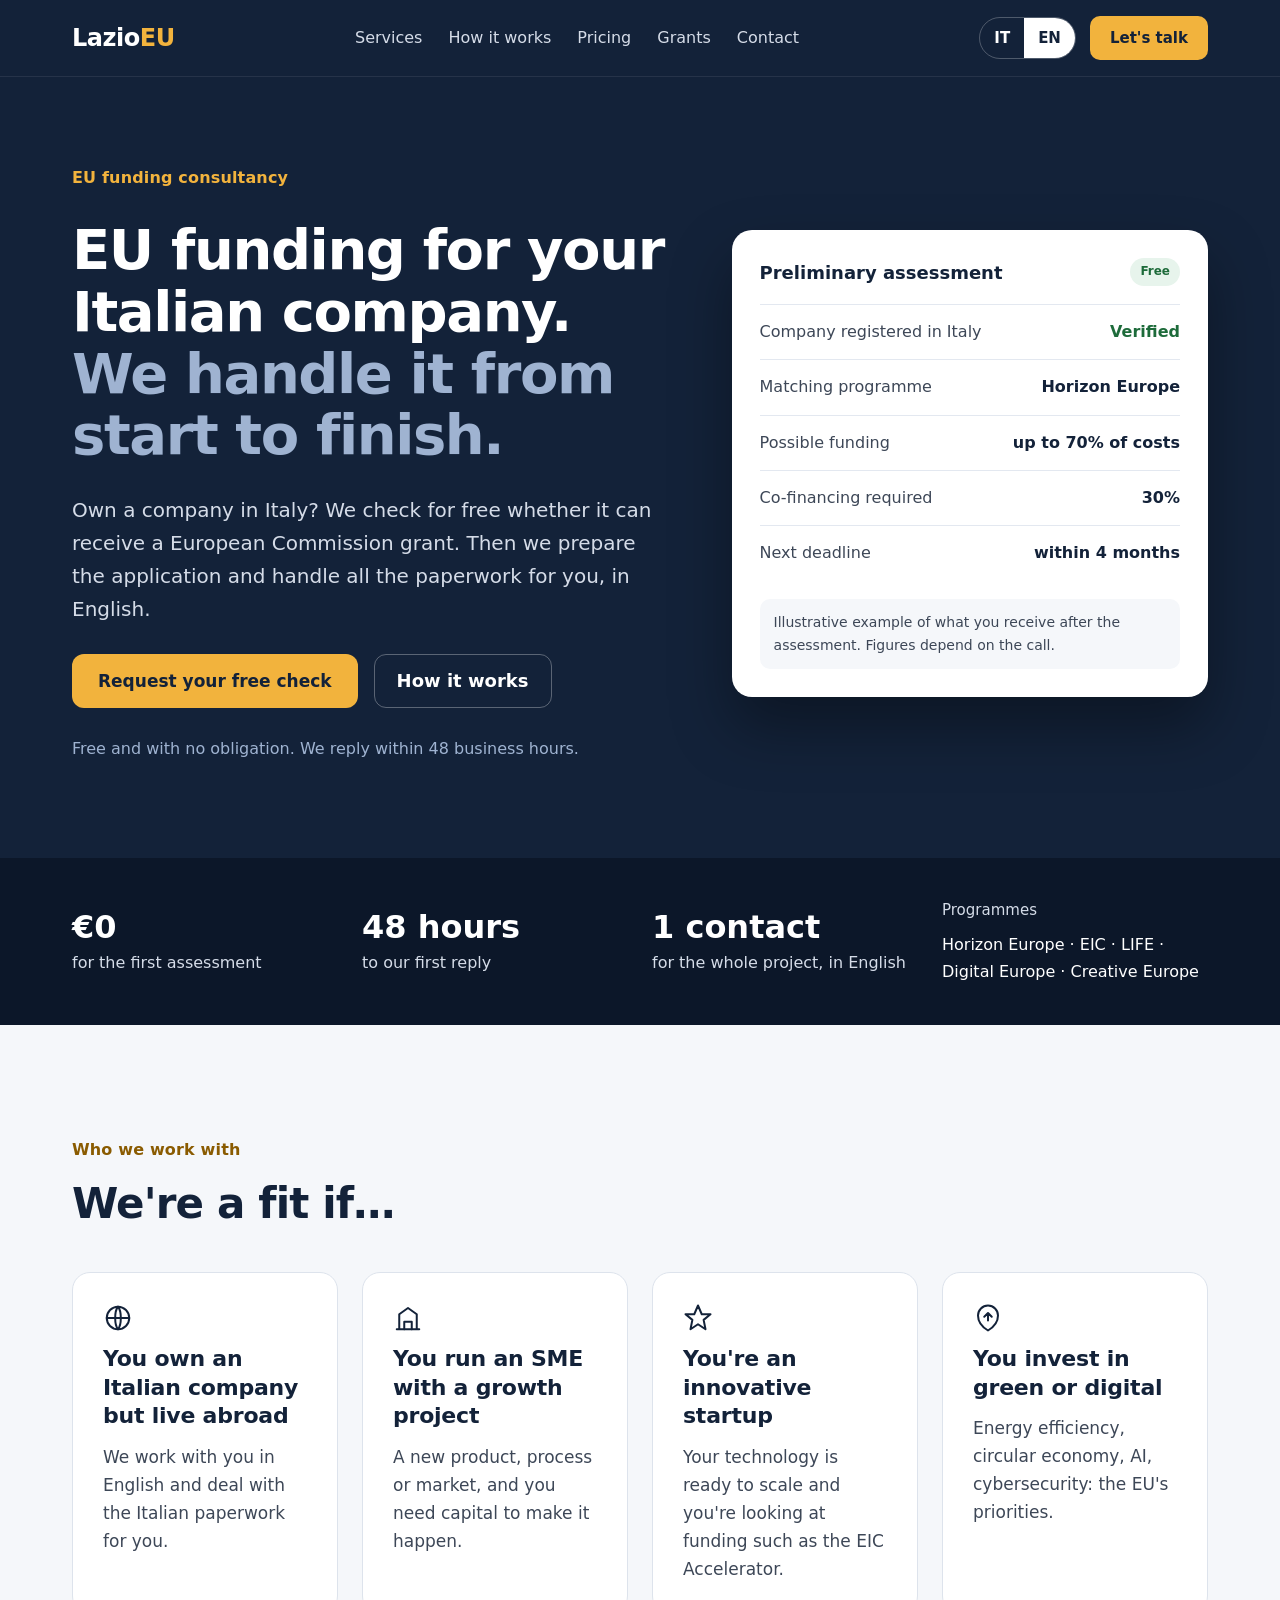
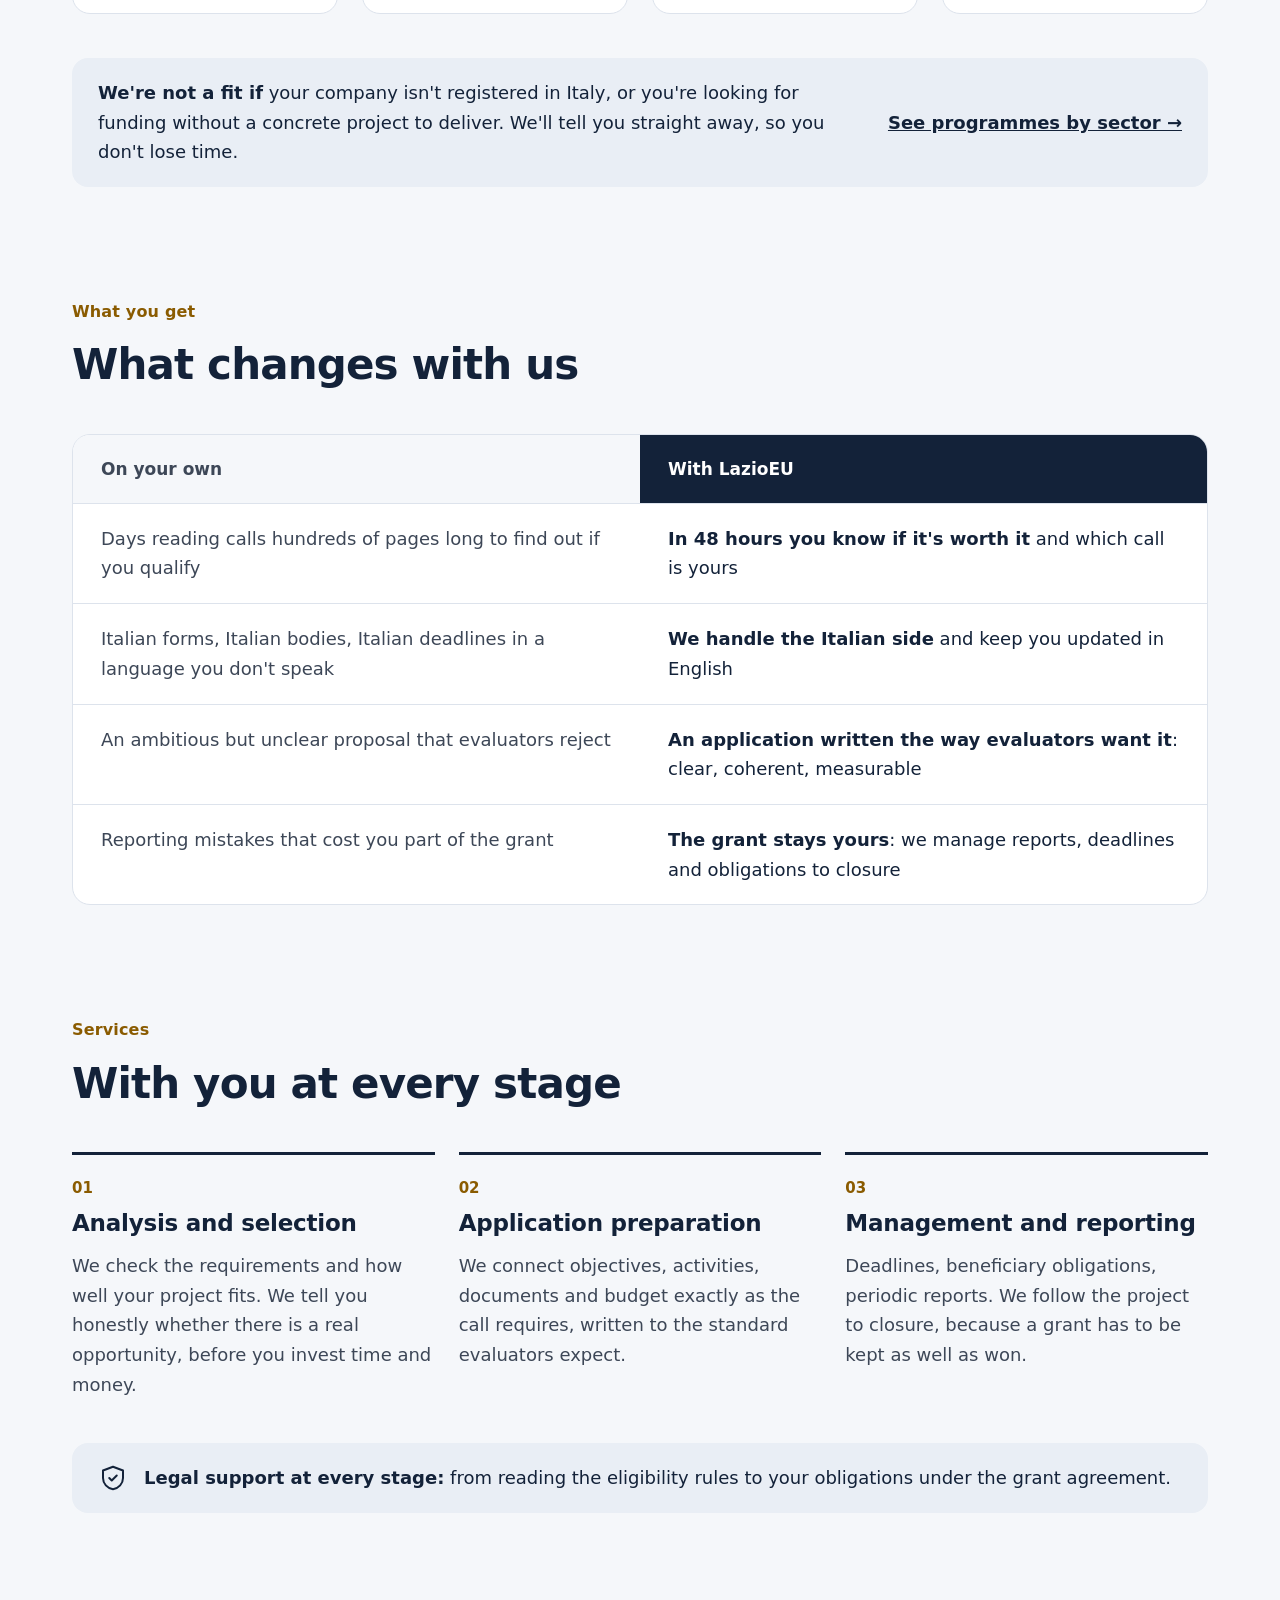
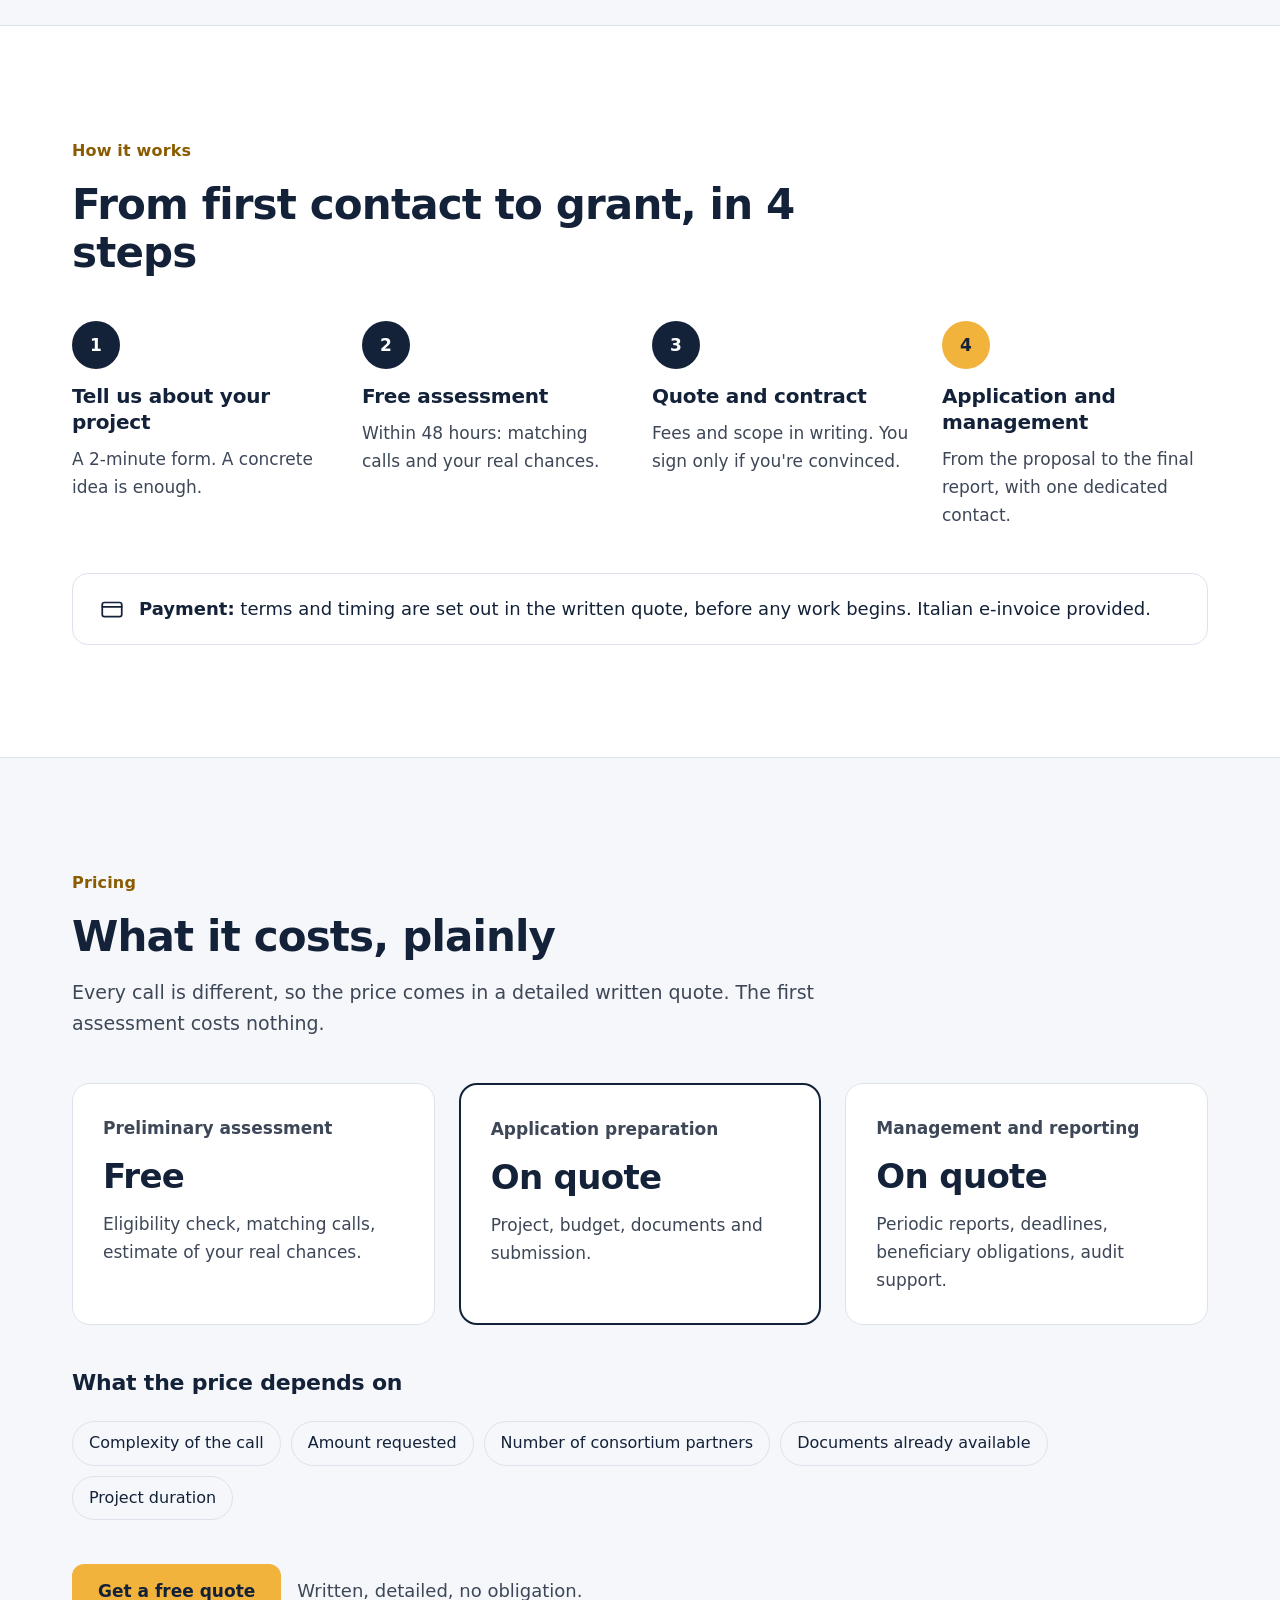
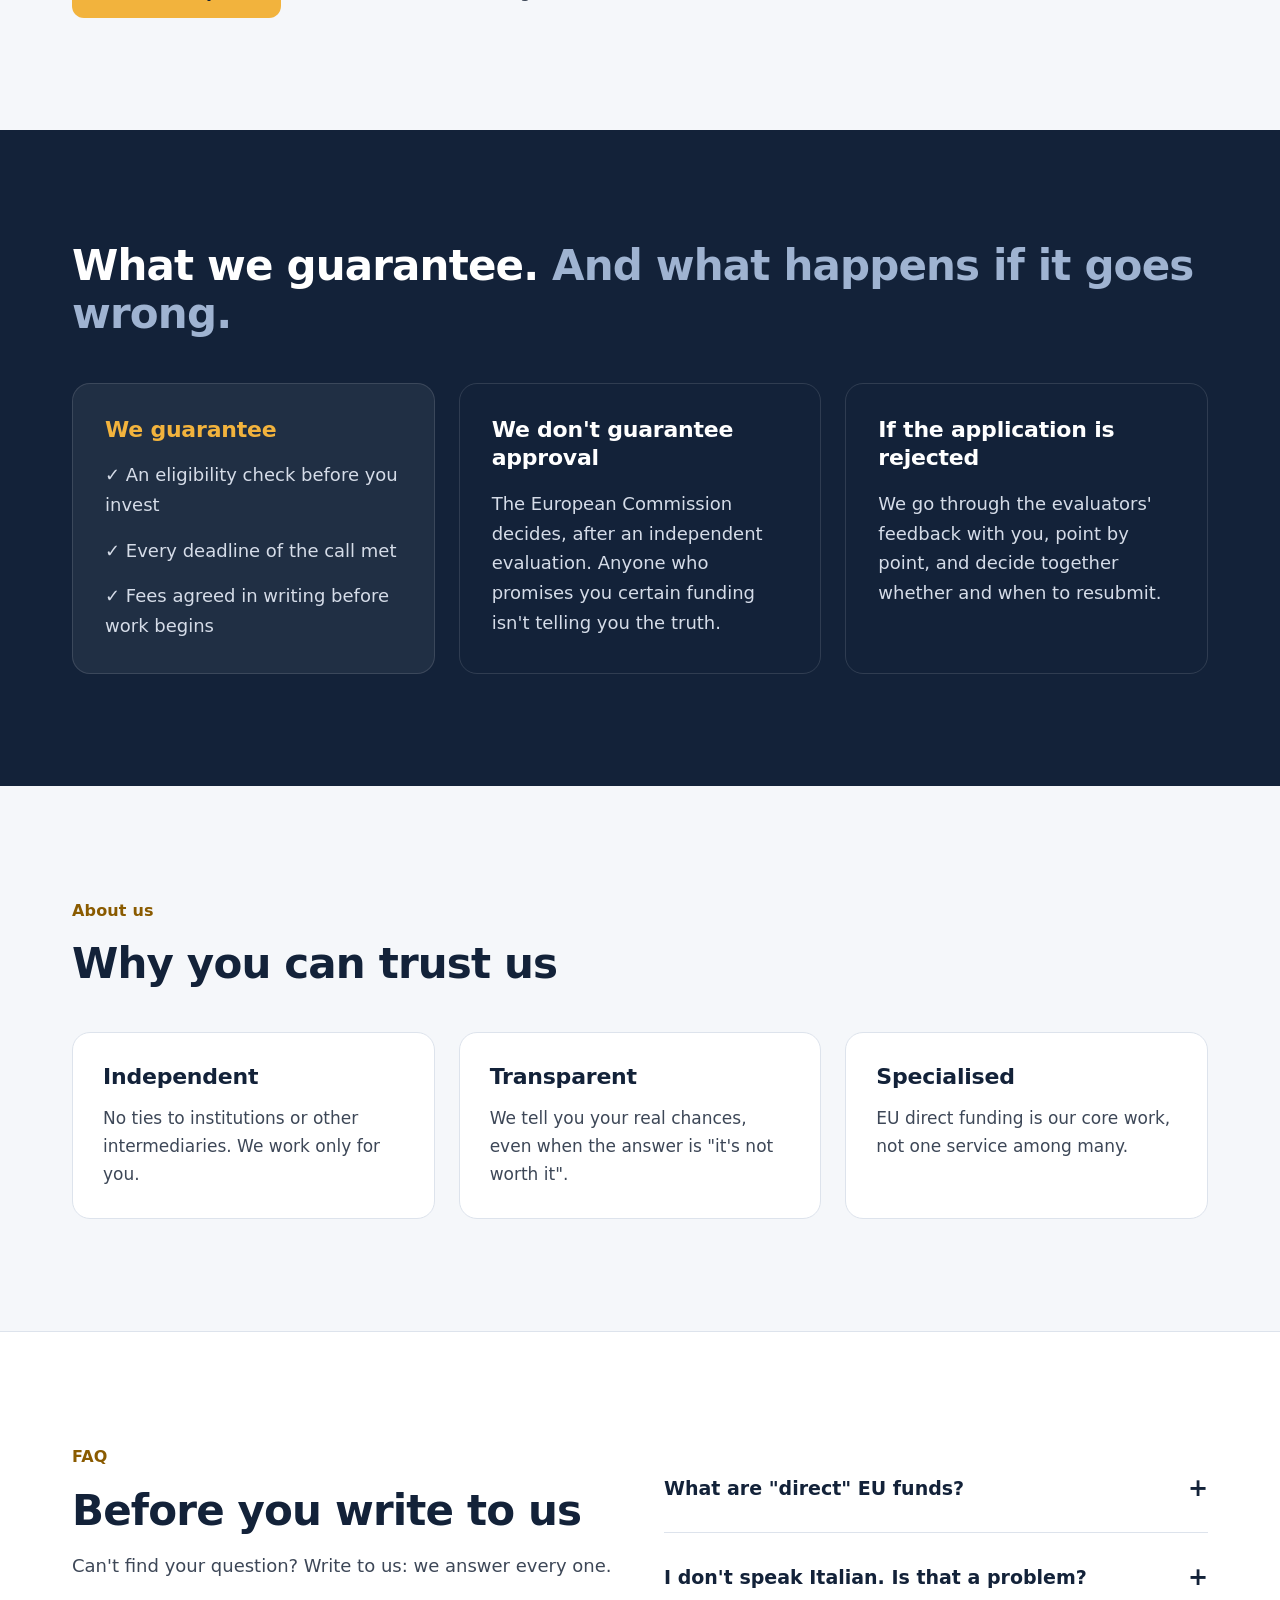
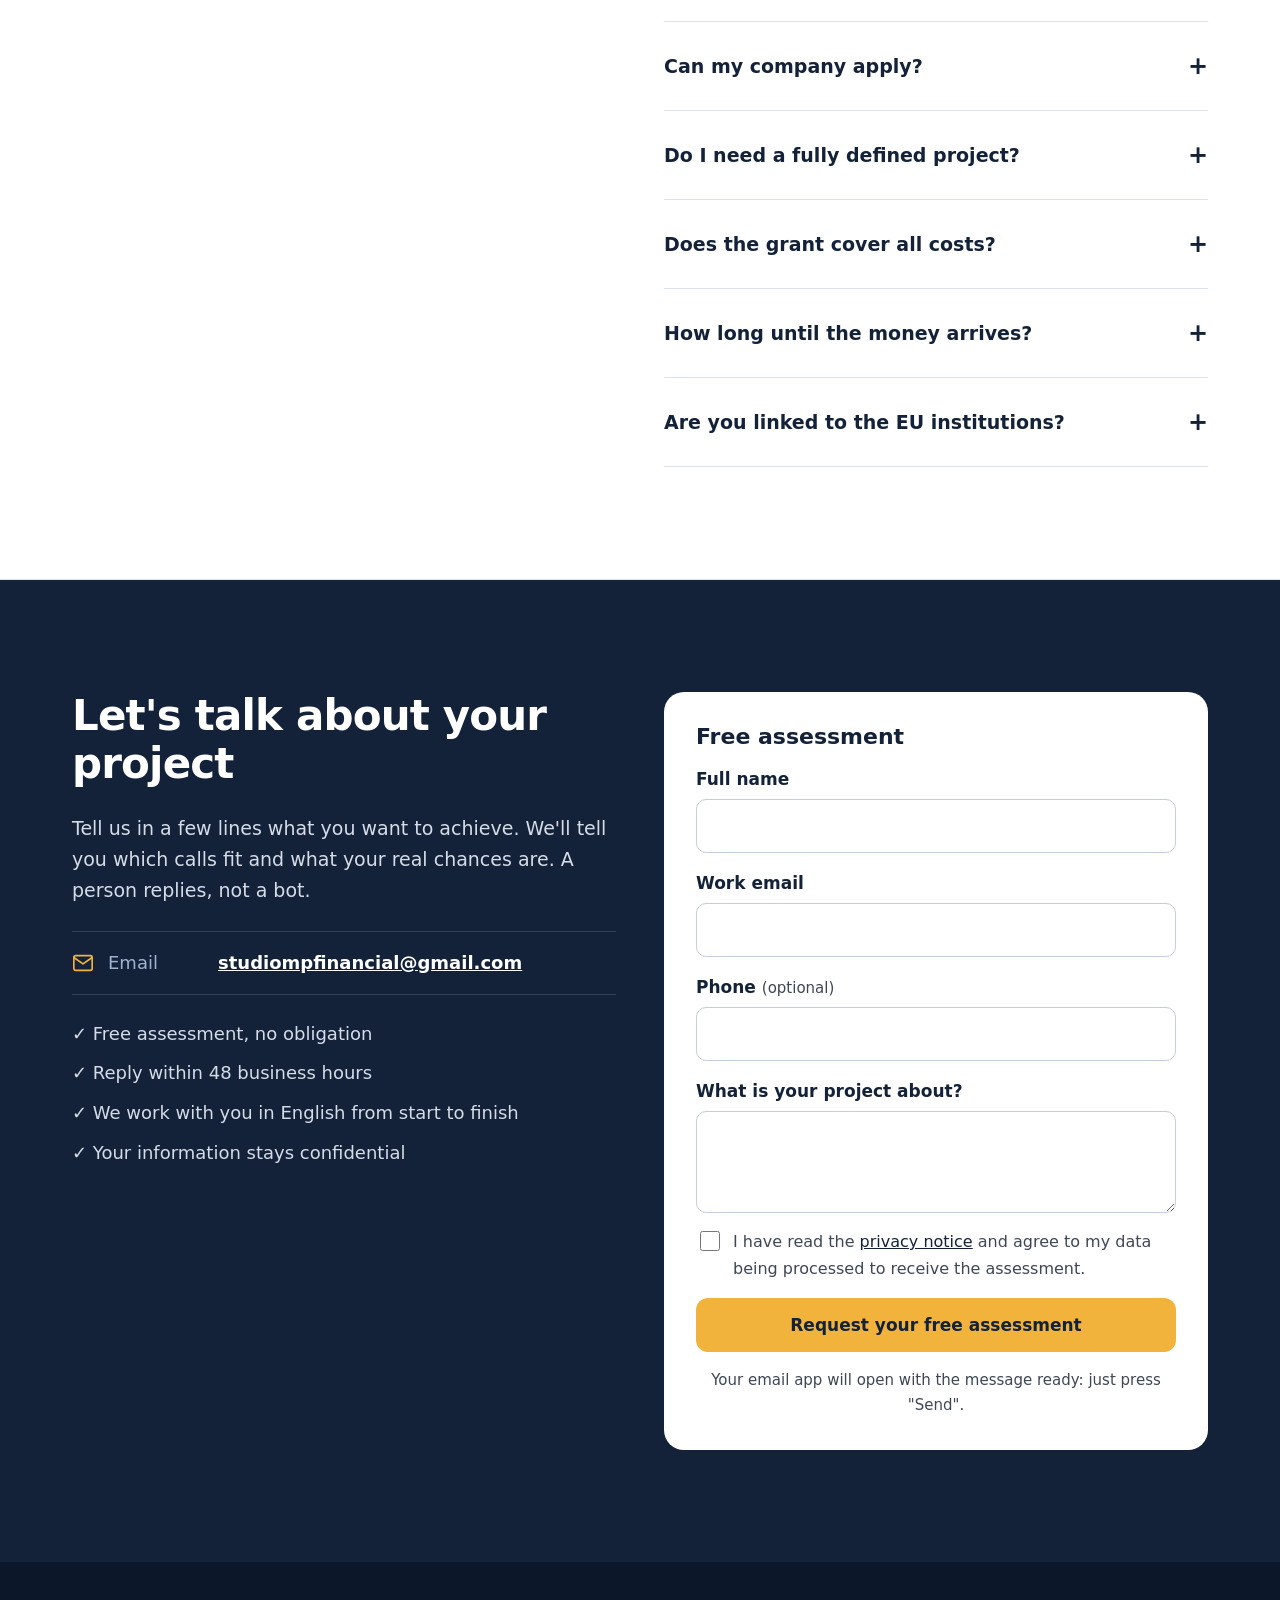
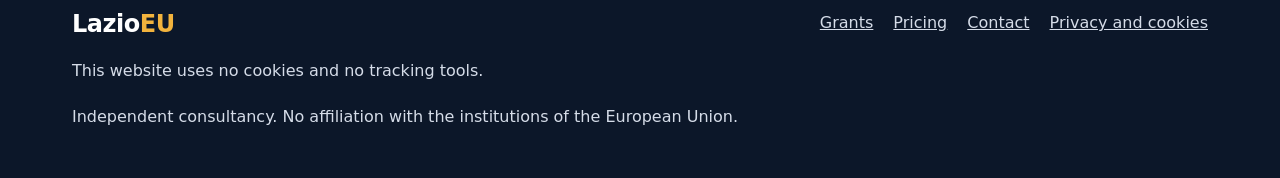
==== commit 19abbd9b: "Sito più semplice e leggibile per un pubblico adulto - Testo più grande (18px) e più contrastato, so" ====
--- a/en/index.html
+++ b/en/index.html
@@ -23,11 +23,10 @@
 <div class="wrap hb">
 <a class="logo" href="./">Lazio<span>EU</span></a>
 <nav class="nav" id="nav" aria-label="Main navigation">
-<a href="#who">Who it's for</a>
+<a href="#services">Services</a>
+<a href="#how">How it works</a>
+<a href="#pricing">Pricing</a>
 <a href="grants.html">Grants</a>
-<a href="#services">Services</a>
-<a href="#pricing">Pricing</a>
-<a href="#faq">FAQ</a>
 <a href="#contact">Contact</a>
 </nav>
 <div class="hact">
@@ -43,11 +42,11 @@
 <section class="hero dark">
 <div class="wrap hero-grid">
 <div class="hero-copy">
-<p class="eyebrow">Consultants for EU direct-management funding</p>
-<h1>Direct EU funding for your business. <span>From the first check to the final report.</span></h1>
-<p class="lead">Own a company in Italy? We find the European Commission call that fits your project, prepare your application and manage the grant until it closes. All in English, with the Italian side handled for you. The first assessment is free.</p>
+<p class="eyebrow">EU funding consultancy</p>
+<h1>EU funding for your Italian company. <span>We handle it from start to finish.</span></h1>
+<p class="lead">Own a company in Italy? We check for free whether it can receive a European Commission grant. Then we prepare the application and handle all the paperwork for you, in English.</p>
 <div class="cta-row">
-<a class="btn" href="#contact">Check your funding options</a>
+<a class="btn" href="#contact">Request your free check</a>
 <a class="btn-ghost" href="#how">How it works</a>
 </div>
 <p class="micro">Free and with no obligation. We reply within 48 business hours.</p>
@@ -90,7 +89,7 @@
 
 <section class="sec pt0">
 <div class="wrap stack">
-<div class="head"><p class="eyebrow">What you get</p><h2 class="h2">EU funding without the EU funding headache</h2></div>
+<div class="head"><p class="eyebrow">What you get</p><h2 class="h2">What changes with us</h2></div>
 <table class="cmp">
 <thead><tr><th scope="col">On your own</th><th scope="col">With LazioEU</th></tr></thead>
 <tbody>
@@ -103,17 +102,6 @@
 </div>
 </section>
 
-<section class="sec pt0" id="funds">
-<div class="wrap">
-<div class="panel">
-<div class="head"><p class="eyebrow">Direct funds</p><h2 class="h2">The channel many businesses overlook</h2><p class="lead muted">We focus on direct funds: that's where experience matters most, and where your business faces the least local competition.</p></div>
-<div class="g2 gap24">
-<div class="fund main"><span class="pill amber">Our focus</span><h3 class="h3">Direct-management funds</h3><p>Managed by the European Commission and its agencies. European calls, independent European evaluation and often larger grants.</p></div>
-<div class="fund other"><span class="pill grey">Better known</span><h3 class="h3">Shared-management funds</h3><p class="muted">Managed by Regions and Ministries, such as ERDF (FESR) programmes. Better known to businesses and, as a result, more crowded.</p></div>
-</div>
-</div>
-</div>
-</section>
 
 <section class="sec pt0" id="services">
 <div class="wrap stack">
@@ -182,6 +170,7 @@
 <div class="wrap g2">
 <div class="head"><p class="eyebrow">FAQ</p><h2 class="h2">Before you write to us</h2><p class="muted">Can't find your question? Write to us: we answer every one.</p></div>
 <div class="faq">
+<details><summary>What are "direct" EU funds?<span class="plus" aria-hidden="true">+</span></summary><p>Grants managed directly by the European Commission and its agencies, not by Italian Regions or Ministries. Applications compete at European level: fewer Italian companies apply and grants are often larger. This is our area of specialisation.</p></details>
 <details><summary>I don't speak Italian. Is that a problem?<span class="plus" aria-hidden="true">+</span></summary><p>No. We work with you in English and handle the Italian paperwork and communication with Italian bodies on your behalf. EU applications themselves are usually written in English.</p></details>
 <details><summary>Can my company apply?<span class="plus" aria-hidden="true">+</span></summary><p>Companies registered in Italy can access many direct calls. Eligibility and partnership requirements vary by programme: we check them in the free assessment.</p></details>
 <details><summary>Do I need a fully defined project?<span class="plus" aria-hidden="true">+</span></summary><p>No. A concrete idea is enough: we shape it together around the requirements of the call.</p></details>
--- a/assets/site.css
+++ b/assets/site.css
@@ -1,14 +1,14 @@
 /* LazioEU — shared styles. No inline styles anywhere: CSP allows only this file. */
 :root{
   --navy:#132239;--deep:#0C1729;--bg:#F5F7FA;--card:#FFFFFF;--line:#DDE3EC;--line2:#C5CEDB;
-  --ink:#132239;--muted:#4A5568;--soft:#D5DCE8;--soft2:#9FB3D1;--tint:#E9EEF5;
+  --ink:#132239;--muted:#3D4757;--soft:#D5DCE8;--soft2:#9FB3D1;--tint:#E9EEF5;
   --amber:#F2B33D;--amber-h:#E9A52A;--gold:#8A5B00;--ok-bg:#E7F4EC;--ok:#1D6B3A;
   --head:"Manrope",system-ui,-apple-system,"Segoe UI",sans-serif;
   --body:"Inter",system-ui,-apple-system,"Segoe UI",sans-serif;
 }
 *{box-sizing:border-box}
 html{scroll-behavior:smooth;-webkit-text-size-adjust:100%}
-body{margin:0;background:var(--bg);color:var(--ink);font:17px/1.6 var(--body);overflow-x:hidden}
+body{margin:0;background:var(--bg);color:var(--ink);font:18px/1.65 var(--body);overflow-x:hidden}
 img,svg{max-width:100%}
 a{color:var(--navy)}a:hover{color:var(--deep)}
 a:focus-visible,button:focus-visible,summary:focus-visible,input:focus-visible,textarea:focus-visible{outline:3px solid var(--amber);outline-offset:2px}
@@ -19,11 +19,11 @@
 h1,h2,h3{font-family:var(--head);margin:0;letter-spacing:-.02em}
 p{margin:0}
 .muted{color:var(--muted)}
-.eyebrow{font-size:14px;font-weight:600;letter-spacing:.08em;text-transform:uppercase;color:var(--gold)}
-.h2{font-weight:800;font-size:44px;line-height:1.1}
-.h3{font-weight:700;font-size:21px;line-height:1.3;letter-spacing:-.01em}
+.eyebrow{font-size:16px;font-weight:600;letter-spacing:.01em;color:var(--gold)}
+.h2{font-weight:800;font-size:42px;line-height:1.15}
+.h3{font-weight:700;font-size:22px;line-height:1.3;letter-spacing:-.01em}
 .head{max-width:760px;display:flex;flex-direction:column;gap:16px}
-.lead{font-size:18px}
+.lead{font-size:19px}
 .stack{display:flex;flex-direction:column;gap:44px}
 .sec{padding:112px 0}
 .sec.pt0{padding-top:0}
@@ -52,12 +52,12 @@
 .logo span{color:var(--amber)}
 .logo:hover{color:#fff}
 .nav{display:flex;gap:26px;align-items:center}
-.nav a{color:var(--soft);text-decoration:none;font-size:15px}
+.nav a{color:var(--soft);text-decoration:none;font-size:16px}
 .nav a:hover,.nav a[aria-current]{color:#fff}
 .nav a[aria-current]{font-weight:600;border-bottom:2px solid var(--amber);padding-bottom:2px}
 .hact{display:flex;align-items:center;gap:14px}
-.lang{display:flex;border:1px solid rgba(255,255,255,.25);border-radius:999px;overflow:hidden;font-size:13px;font-weight:600}
-.lang a,.lang span{padding:6px 12px;color:#fff;text-decoration:none}
+.lang{display:flex;border:1px solid rgba(255,255,255,.25);border-radius:999px;overflow:hidden;font-size:15px;font-weight:600}
+.lang a,.lang span{padding:8px 14px;color:#fff;text-decoration:none}
 .lang span{background:#fff;color:var(--navy)}
 .menu-btn{display:none;background:transparent;border:1px solid rgba(255,255,255,.3);color:#fff;border-radius:10px;min-height:44px;padding:0 14px;font:600 15px var(--body);cursor:pointer}
 
@@ -66,32 +66,32 @@
 .hero-grid{display:grid;grid-template-columns:minmax(0,1.25fr) minmax(0,1fr);gap:64px;align-items:center}
 .hero-copy{display:flex;flex-direction:column;gap:28px}
 .hero .eyebrow{color:var(--amber)}
-.hero h1{font-weight:800;font-size:60px;line-height:1.05;letter-spacing:-.03em}
+.hero h1{font-weight:800;font-size:56px;line-height:1.1;letter-spacing:-.025em}
 .hero h1 span{color:var(--soft2)}
-.hero .lead{font-size:19px;color:var(--soft);max-width:580px}
-.micro{font-size:14px;color:var(--soft2)}
+.hero .lead{font-size:20px;color:var(--soft);max-width:580px}
+.micro{font-size:16px;color:var(--soft2)}
 .assess{background:#fff;color:var(--navy);border-radius:20px;padding:28px;box-shadow:0 30px 60px rgba(0,0,0,.35);display:flex;flex-direction:column;gap:18px}
 .assess-top{display:flex;justify-content:space-between;align-items:center;gap:12px}
 .assess-title{font:700 18px var(--head)}
 .badge-ok{font-size:12px;font-weight:600;background:var(--ok-bg);color:var(--ok);padding:4px 10px;border-radius:999px}
 .rows{border-top:1px solid #E3E8F0}
-.row{display:flex;justify-content:space-between;gap:16px;padding:14px 0;border-bottom:1px solid #E3E8F0;font-size:15px}
+.row{display:flex;justify-content:space-between;gap:16px;padding:14px 0;border-bottom:1px solid #E3E8F0;font-size:16px}
 .row:last-child{border-bottom:0}
 .row b{font-weight:600;text-align:right}
 .row b.ok{color:var(--ok)}
-.assess-note{font-size:13px;background:var(--bg);border-radius:10px;padding:12px 14px;color:var(--muted)}
+.assess-note{font-size:14px;background:var(--bg);border-radius:10px;padding:12px 14px;color:var(--muted)}
 
 /* strip */
 .strip{background:var(--deep);color:#fff;padding:40px 0}
 .strip .g4{align-items:center}
 .fig{font:800 32px var(--head)}
-.fig-l{margin-top:4px;color:var(--soft2);font-size:15px}
-.cap{margin-bottom:8px;color:var(--soft2);font-size:13px;text-transform:uppercase;letter-spacing:.08em}
-.progs{font-size:15px;line-height:1.7}
+.fig-l{margin-top:4px;color:var(--soft);font-size:16px}
+.cap{margin-bottom:8px;color:var(--soft);font-size:15px}
+.progs{font-size:16px;line-height:1.7}
 
 /* cards */
 .card{background:var(--card);border:1px solid var(--line);border-radius:18px;padding:30px;display:flex;flex-direction:column;gap:12px}
-.card p{font-size:15px}
+.card p{font-size:17px}
 .ico{width:30px;height:30px;stroke:var(--navy);fill:none;stroke-width:1.6;stroke-linecap:round;stroke-linejoin:round}
 .note{display:flex;gap:16px;flex-wrap:wrap;align-items:center;background:var(--tint);border-radius:16px;padding:20px 26px}
 .note p{flex:1 1 420px}
@@ -100,7 +100,7 @@
 /* comparison */
 .cmp{width:100%;border-collapse:separate;border-spacing:0;background:#fff;border:1px solid var(--line);border-radius:18px;overflow:hidden;table-layout:fixed}
 .cmp th,.cmp td{padding:20px 28px;text-align:left;vertical-align:top;border-top:1px solid var(--line)}
-.cmp thead th{border-top:0;font-size:15px;font-weight:700}
+.cmp thead th{border-top:0;font-size:17px;font-weight:700}
 .cmp thead th:first-child{background:var(--bg);color:var(--muted)}
 .cmp thead th:last-child{background:var(--navy);color:#fff}
 .cmp td:first-child{color:var(--muted)}
@@ -126,17 +126,17 @@
 .dot{width:48px;height:48px;border-radius:50%;background:var(--navy);color:#fff;display:flex;align-items:center;justify-content:center;font:800 17px var(--head)}
 .dot.last{background:var(--amber);color:var(--navy)}
 .step .h3{font-size:20px;margin-top:4px}
-.step p{font-size:16px}
+.step p{font-size:17px}
 .info{display:flex;gap:14px;align-items:flex-start;border:1px solid var(--line);background:#fff;border-radius:16px;padding:20px 26px}
 .info .ico{flex:none;margin-top:2px;width:26px;height:26px}
 
 /* prices */
 .price{gap:14px}
 .price.hl{border:2px solid var(--navy)}
-.price-l{font-weight:600;color:var(--muted)}
+.price-l{font-weight:600;color:var(--muted);font-size:17px}
 .card .price-v{font:800 34px/1.15 var(--head);letter-spacing:-.02em}
 .chips{display:flex;flex-wrap:wrap;gap:10px}
-.chip{background:var(--bg);border:1px solid var(--line);border-radius:999px;padding:8px 16px;font-size:15px}
+.chip{background:var(--bg);border:1px solid var(--line);border-radius:999px;padding:8px 16px;font-size:16px}
 
 /* guarantees */
 .gbox{border:1px solid rgba(255,255,255,.12);border-radius:18px;padding:32px;display:flex;flex-direction:column;gap:16px}
@@ -148,7 +148,7 @@
 
 /* faq */
 .faq details{border-bottom:1px solid var(--line);padding:22px 0}
-.faq summary{display:flex;justify-content:space-between;gap:16px;font-weight:600;font-size:18px;cursor:pointer;list-style:none}
+.faq summary{display:flex;justify-content:space-between;gap:16px;font-weight:600;font-size:19px;cursor:pointer;list-style:none;min-height:44px;align-items:center}
 .faq summary::-webkit-details-marker{display:none}
 .plus{font-size:24px;line-height:1;transition:transform .2s}
 .faq details[open] .plus{transform:rotate(45deg)}
@@ -166,20 +166,20 @@
 .form{background:#fff;color:var(--navy);border-radius:20px;padding:32px;display:flex;flex-direction:column;gap:16px}
 .form-t{font:800 22px var(--head)}
 .field{display:flex;flex-direction:column;gap:6px}
-.field label{font-weight:600;font-size:15px}
+.field label{font-weight:600;font-size:17px}
 .field label small{font-weight:400;color:var(--muted);font-size:15px}
-.field input,.field textarea{height:48px;border:1px solid var(--line2);border-radius:10px;padding:0 14px;font:16px var(--body);color:var(--ink);background:#fff}
+.field input,.field textarea{height:54px;border:1px solid var(--line2);border-radius:10px;padding:0 14px;font:16px var(--body);color:var(--ink);background:#fff}
 .field textarea{height:auto;padding:12px 14px;resize:vertical}
 .field input[aria-invalid="true"],.field textarea[aria-invalid="true"]{border-color:#B42318}
-.err{font-size:14px;color:#B42318}
+.err{font-size:16px;color:#B42318}
 .consent{display:flex;gap:10px;align-items:flex-start}
 .consent input{width:20px;height:20px;margin-top:2px;flex:none}
-.consent label{font-size:14px;color:var(--muted)}
-.form-note{font-size:13px;text-align:center;color:var(--muted)}
+.consent label{font-size:16px;color:var(--muted)}
+.form-note{font-size:15px;text-align:center;color:var(--muted)}
 .hp{position:absolute;left:-9999px}
 
 /* footer */
-.site-f{background:var(--deep);color:var(--soft2);padding:48px 0 48px;font-size:14px}
+.site-f{background:var(--deep);color:var(--soft);padding:48px 0 48px;font-size:16px}
 .f-top{display:flex;justify-content:space-between;gap:24px;flex-wrap:wrap;align-items:center}
 .f-links{display:flex;gap:20px;flex-wrap:wrap}
 .f-links a{color:var(--soft)}
@@ -188,7 +188,7 @@
 /* catalog */
 .page-hero{padding:64px 0 72px}
 .page-hero .wrap{display:flex;flex-direction:column;gap:20px}
-.crumbs{font-size:14px;color:var(--soft2)}
+.crumbs{font-size:16px;color:var(--soft2)}
 .crumbs a{color:var(--soft2)}
 .page-hero h1{font-weight:800;font-size:52px;line-height:1.08;letter-spacing:-.03em;max-width:820px}
 .page-hero .lead{font-size:19px;color:var(--soft);max-width:700px}
@@ -200,27 +200,27 @@
 .cat-side{flex:1 1 300px;display:flex;flex-direction:column;gap:20px;position:sticky;top:100px}
 .filters{display:flex;flex-direction:column;gap:14px}
 .fgroup{display:flex;flex-wrap:wrap;gap:8px;align-items:center}
-.flabel{font-size:14px;font-weight:600;color:var(--muted);margin-right:6px}
-.fbtn{background:#fff;color:var(--navy);border:1px solid var(--line2);border-radius:999px;padding:0 16px;min-height:40px;font:600 14px var(--body);cursor:pointer}
+.flabel{font-size:16px;font-weight:600;color:var(--muted);margin-right:6px}
+.fbtn{background:#fff;color:var(--navy);border:1px solid var(--line2);border-radius:999px;padding:0 18px;min-height:44px;font:600 16px var(--body);cursor:pointer}
 .fbtn[aria-pressed="true"]{background:var(--navy);color:#fff;border-color:var(--navy)}
 .count-row{display:flex;justify-content:space-between;align-items:center;gap:16px;flex-wrap:wrap;border-bottom:1px solid var(--line);padding-bottom:14px}
-.count-row p:last-child{font-size:13px;color:var(--muted)}
+.count-row p:last-child{font-size:15px;color:var(--muted)}
 .cards{display:grid;grid-template-columns:repeat(2,minmax(0,1fr));gap:20px}
 .gcard{background:#fff;border:1px solid var(--line);border-radius:18px;padding:26px;display:flex;flex-direction:column;gap:16px}
 .gcard[hidden]{display:none}
 .tags{display:flex;gap:8px;flex-wrap:wrap}
-.tag{background:var(--tint);font-size:13px;font-weight:600;padding:4px 12px;border-radius:999px}
+.tag{background:var(--tint);font-size:14px;font-weight:600;padding:4px 12px;border-radius:999px}
 .gcard h2{font-size:21px;font-weight:700;line-height:1.3;letter-spacing:-.01em}
-.gcard>div>p{color:var(--muted);font-size:15px;margin-top:8px}
+.gcard>div>p{color:var(--muted);font-size:17px;margin-top:8px}
 .facts{display:grid;grid-template-columns:repeat(2,minmax(0,1fr));gap:12px;margin:0;background:var(--bg);border-radius:12px;padding:14px}
-.facts dt{font-size:12px;color:var(--muted);text-transform:uppercase;letter-spacing:.05em}
-.facts dd{margin:2px 0 0;font-size:14px;font-weight:600}
+.facts dt{font-size:14px;color:var(--muted)}
+.facts dd{margin:2px 0 0;font-size:16px;font-weight:600}
 .empty{background:#fff;border:1px dashed var(--line2);border-radius:18px;padding:40px;text-align:center;display:flex;flex-direction:column;gap:12px;align-items:center}
 .empty[hidden]{display:none}
 .side-cta{background:var(--navy);color:#fff;border-radius:20px;padding:28px;display:flex;flex-direction:column;gap:14px}
 .side-cta h2{font-size:22px;font-weight:800;line-height:1.25}
-.side-cta p{color:var(--soft);font-size:15px}
-.side-cta small{font-size:13px;color:var(--soft2);text-align:center}
+.side-cta p{color:var(--soft);font-size:17px}
+.side-cta small{font-size:15px;color:var(--soft2);text-align:center}
 
 /* legal page */
 .legal{padding:64px 0 112px}
@@ -254,12 +254,12 @@
   .g4{grid-template-columns:minmax(0,1fr)}
   .sec{padding:72px 0}
   .hero{padding:56px 0 64px}
-  .hero h1,.page-hero h1{font-size:36px}
+  .hero h1,.page-hero h1{font-size:34px}
   .h2,.legal h1{font-size:30px}
   .panel{padding:28px 20px}
   .cmp th,.cmp td{padding:14px 14px;font-size:15px}
   .facts{grid-template-columns:minmax(0,1fr)}
-  .lang a,.lang span{padding:6px 10px}
+  .lang a,.lang span{padding:8px 11px}
   .logo{font-size:21px}
 }
 @media (prefers-reduced-motion:reduce){*{transition:none !important;scroll-behavior:auto !important}}
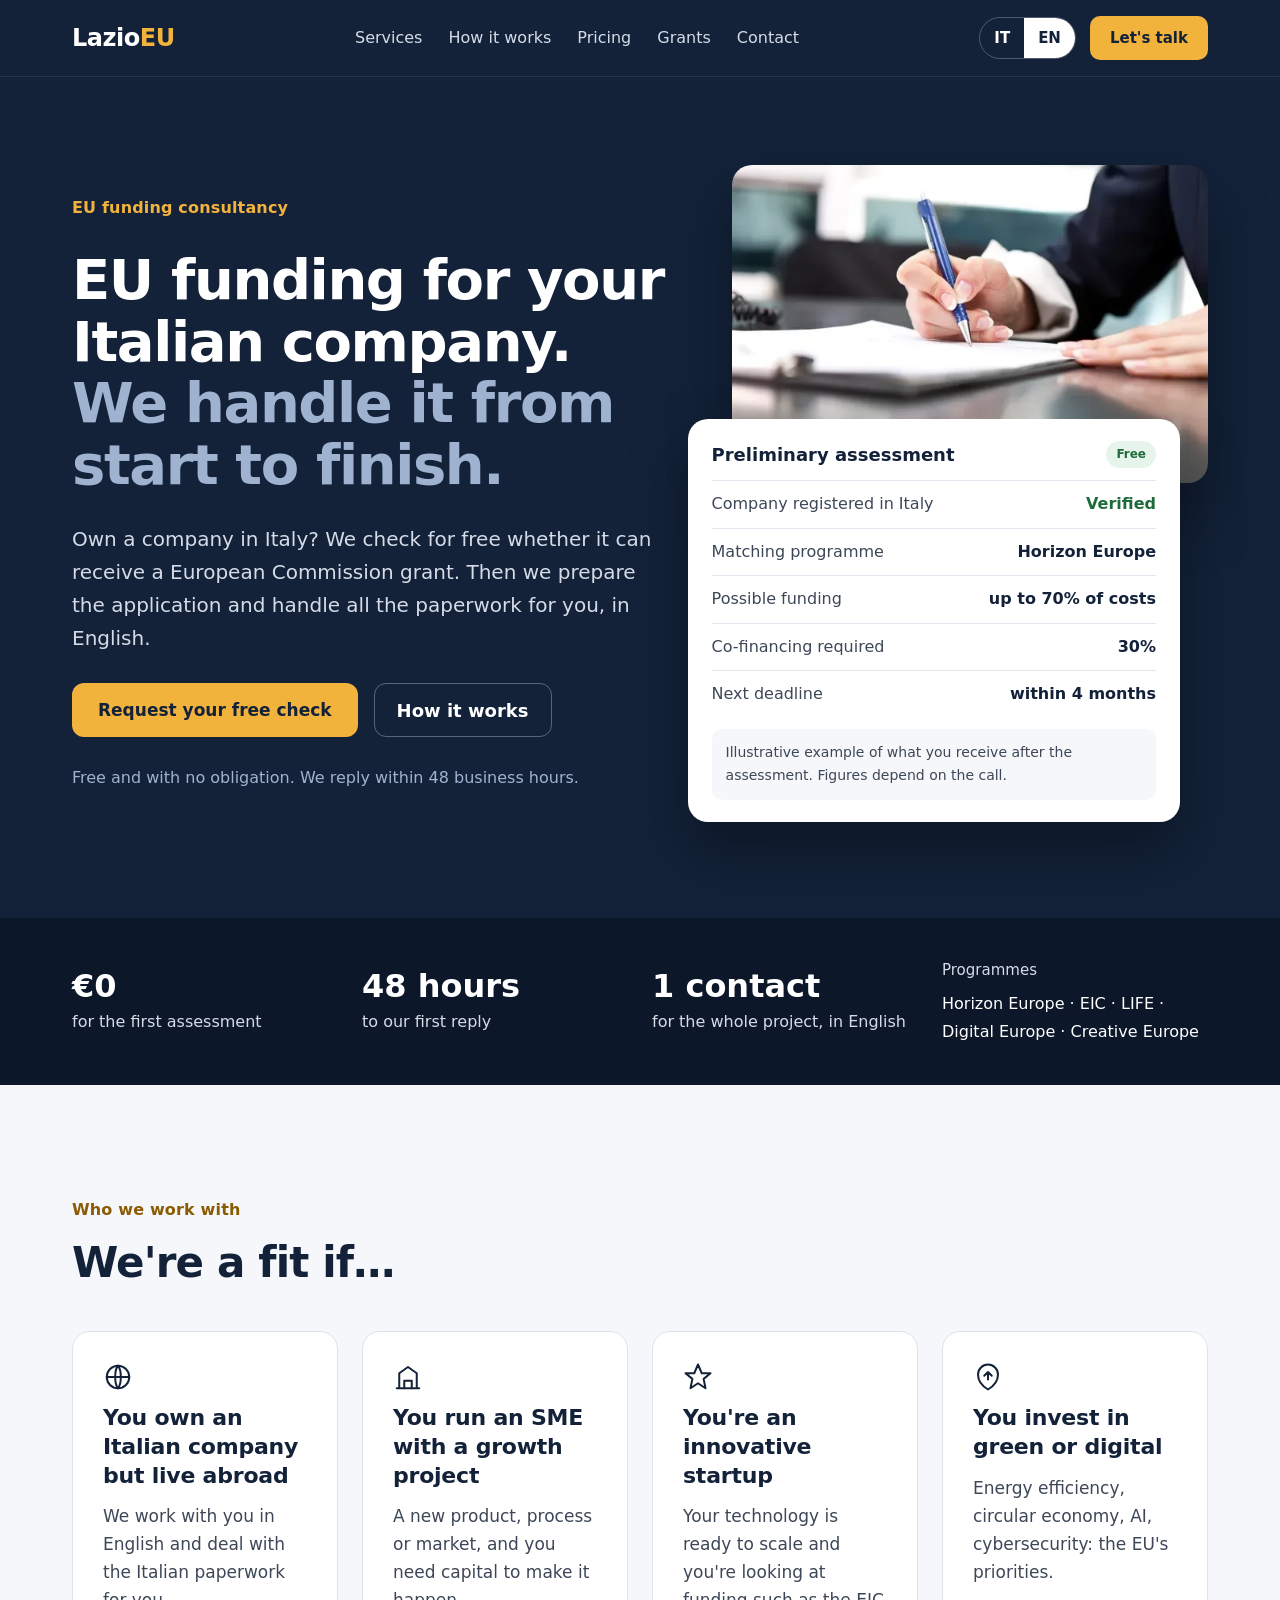
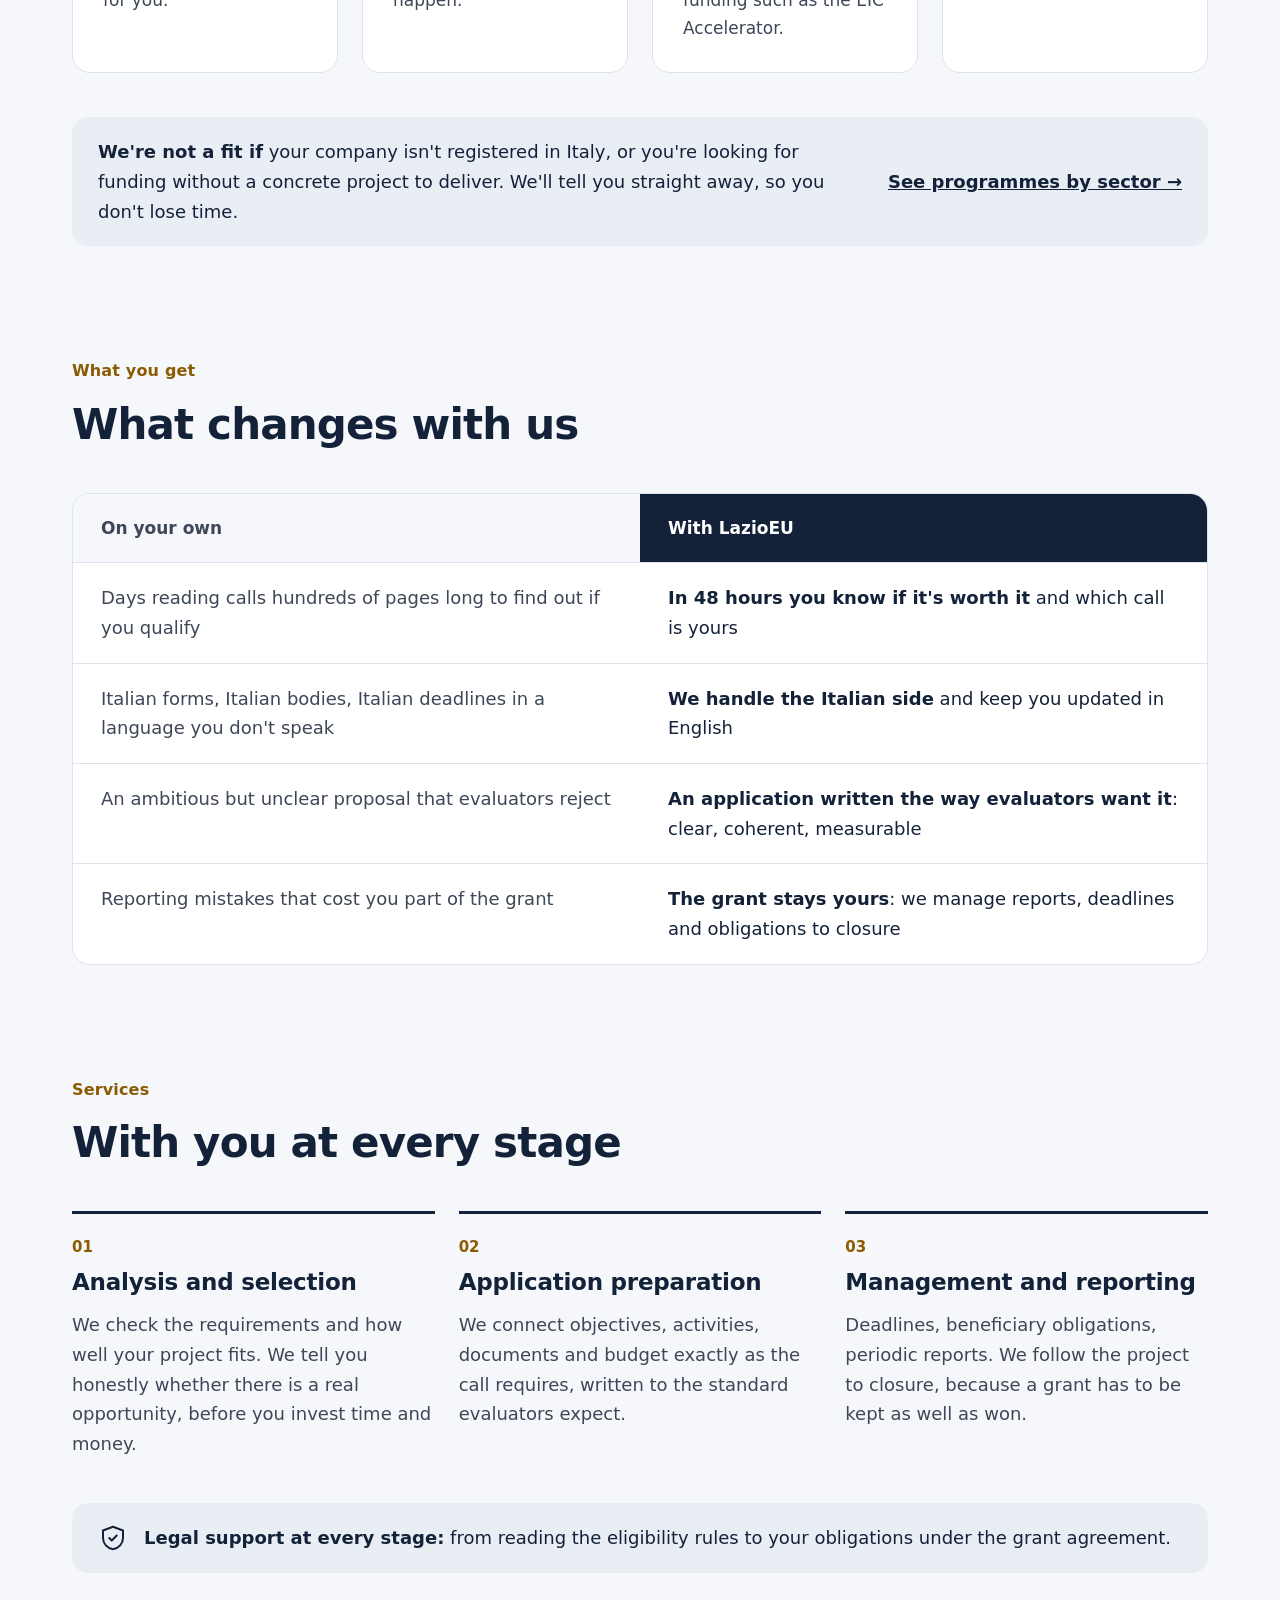
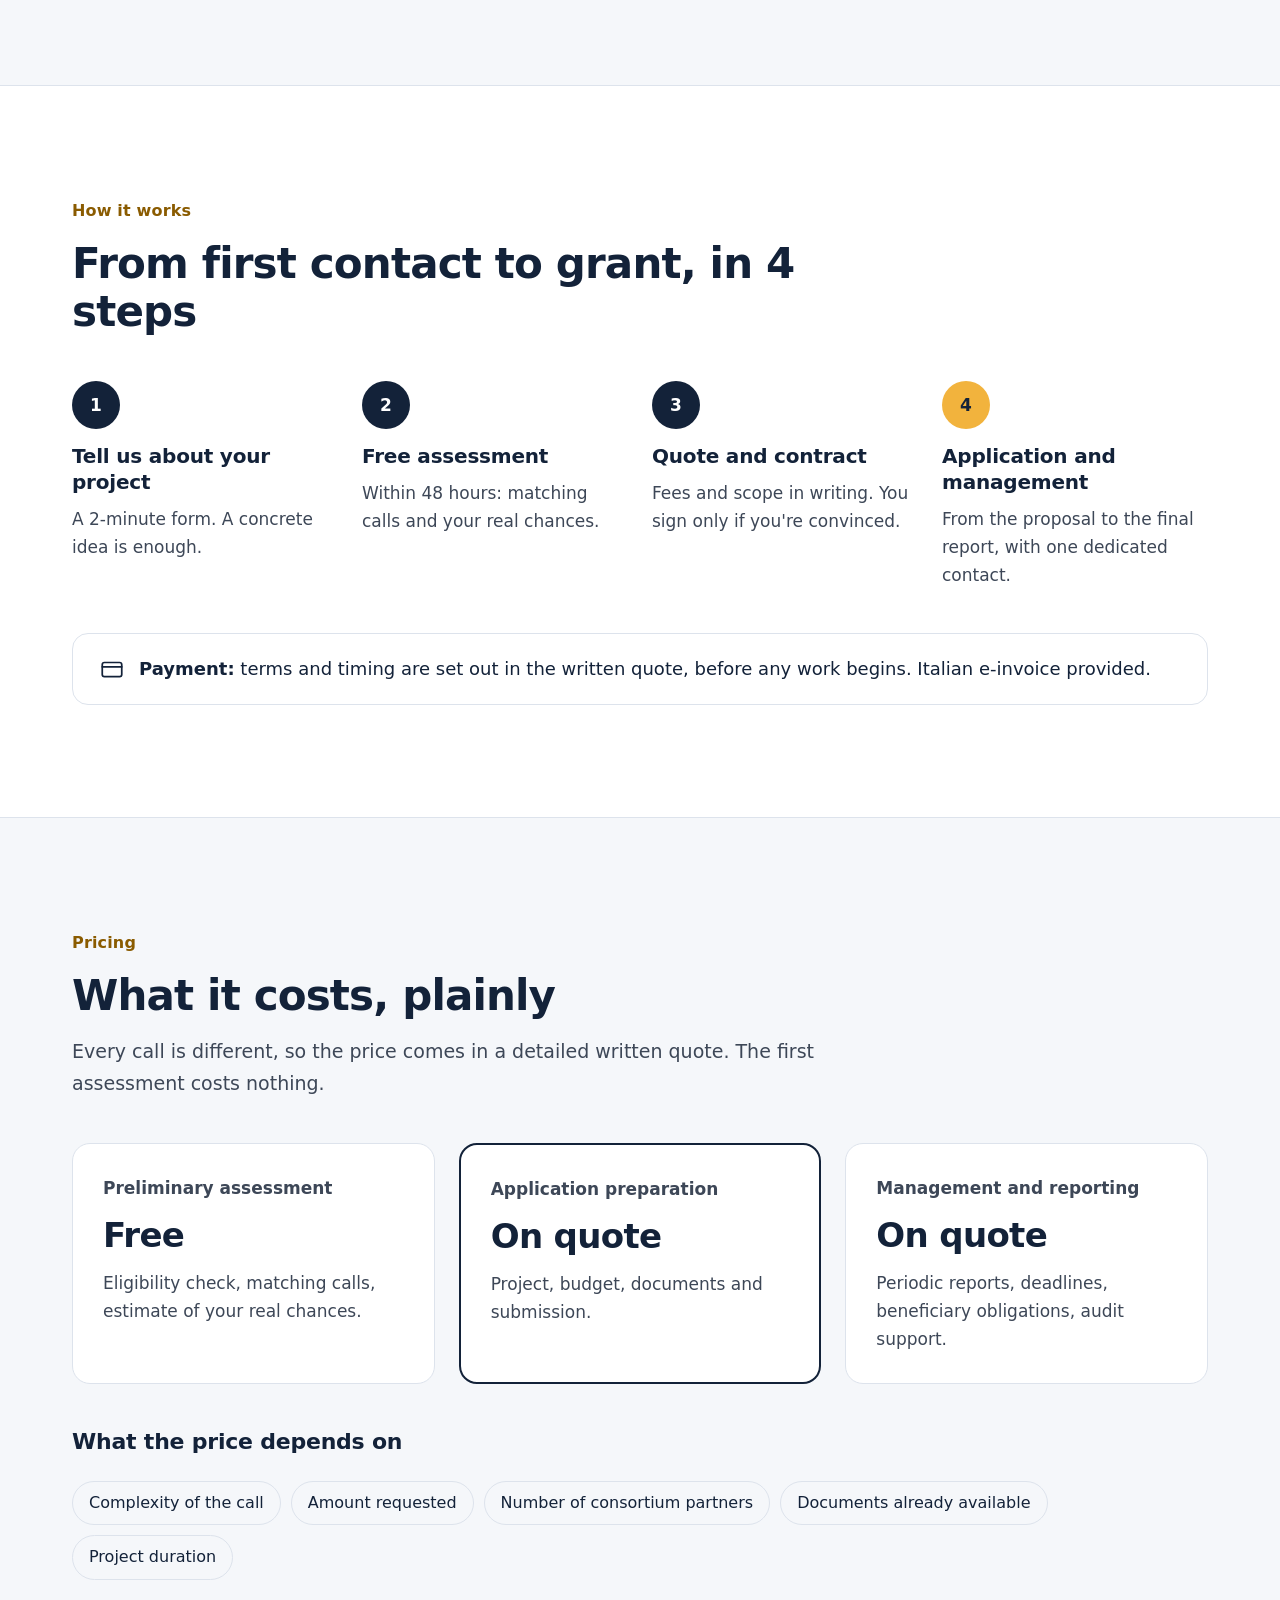
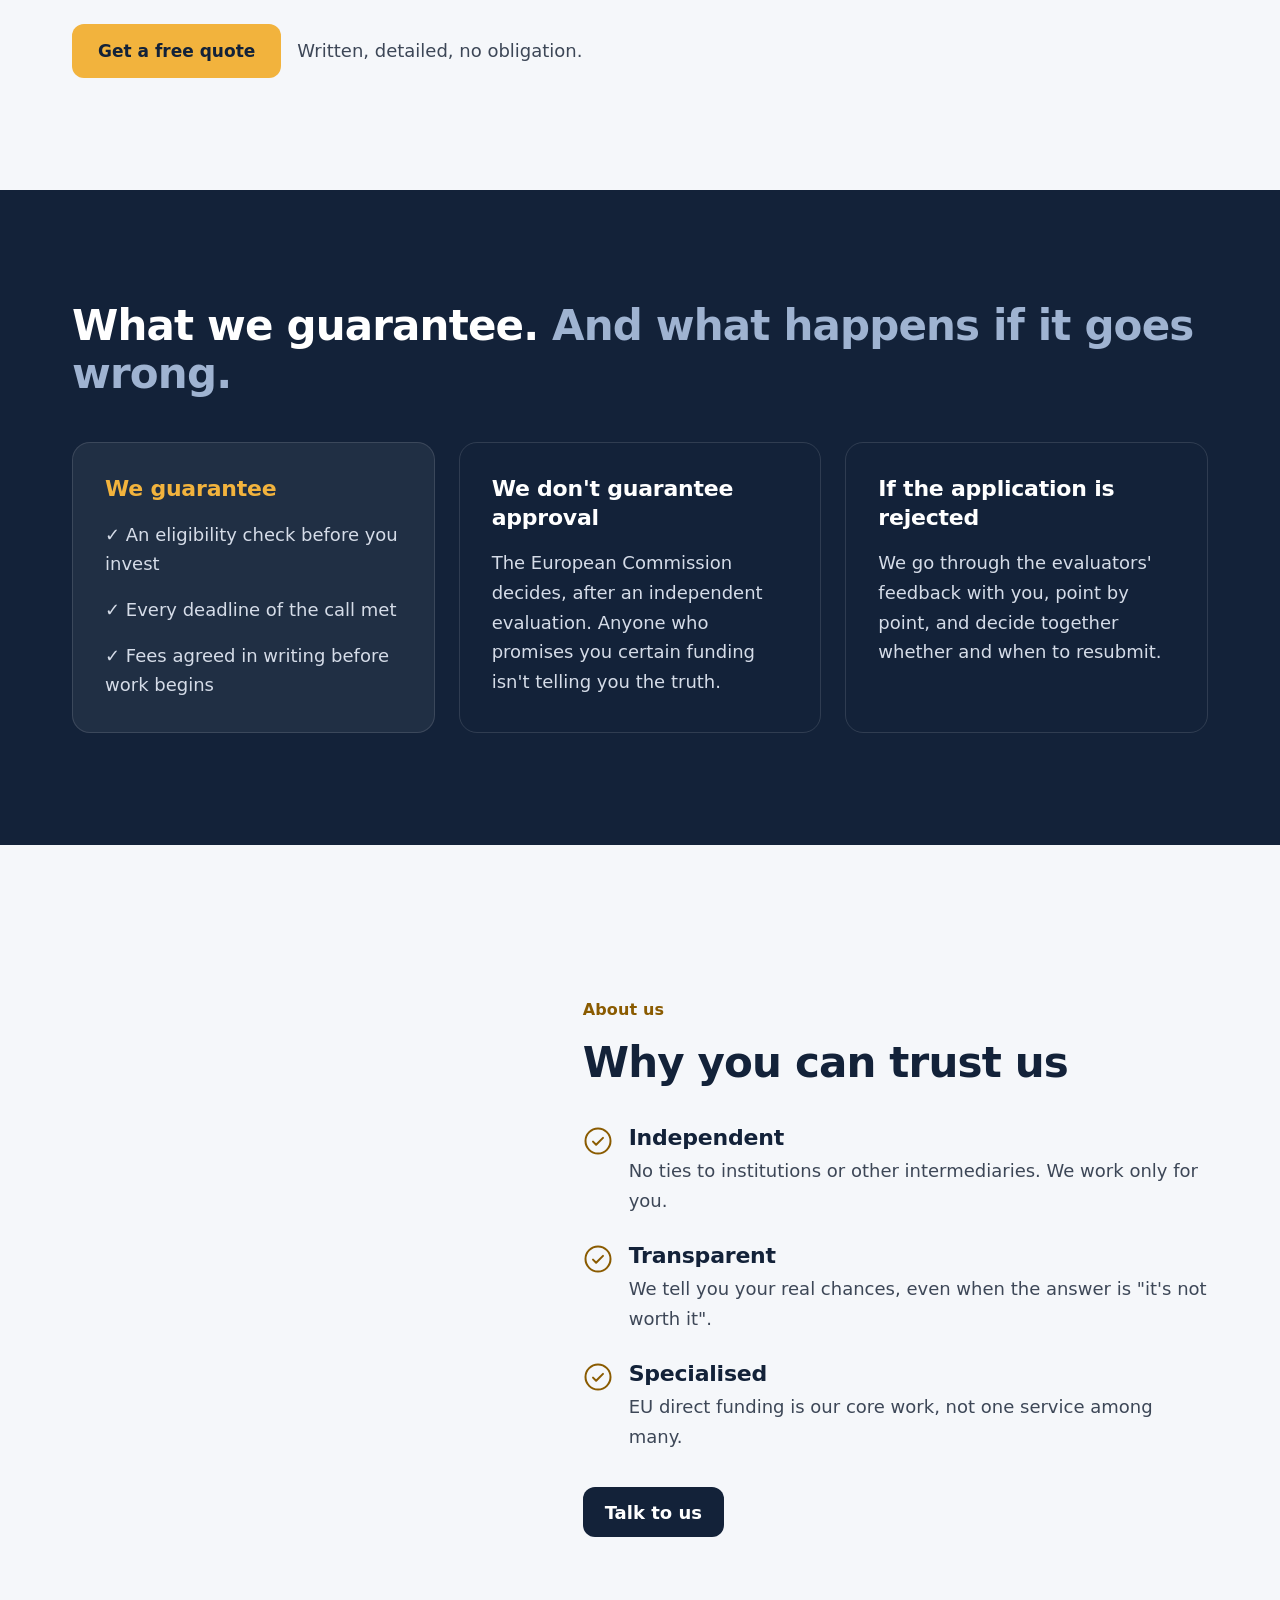
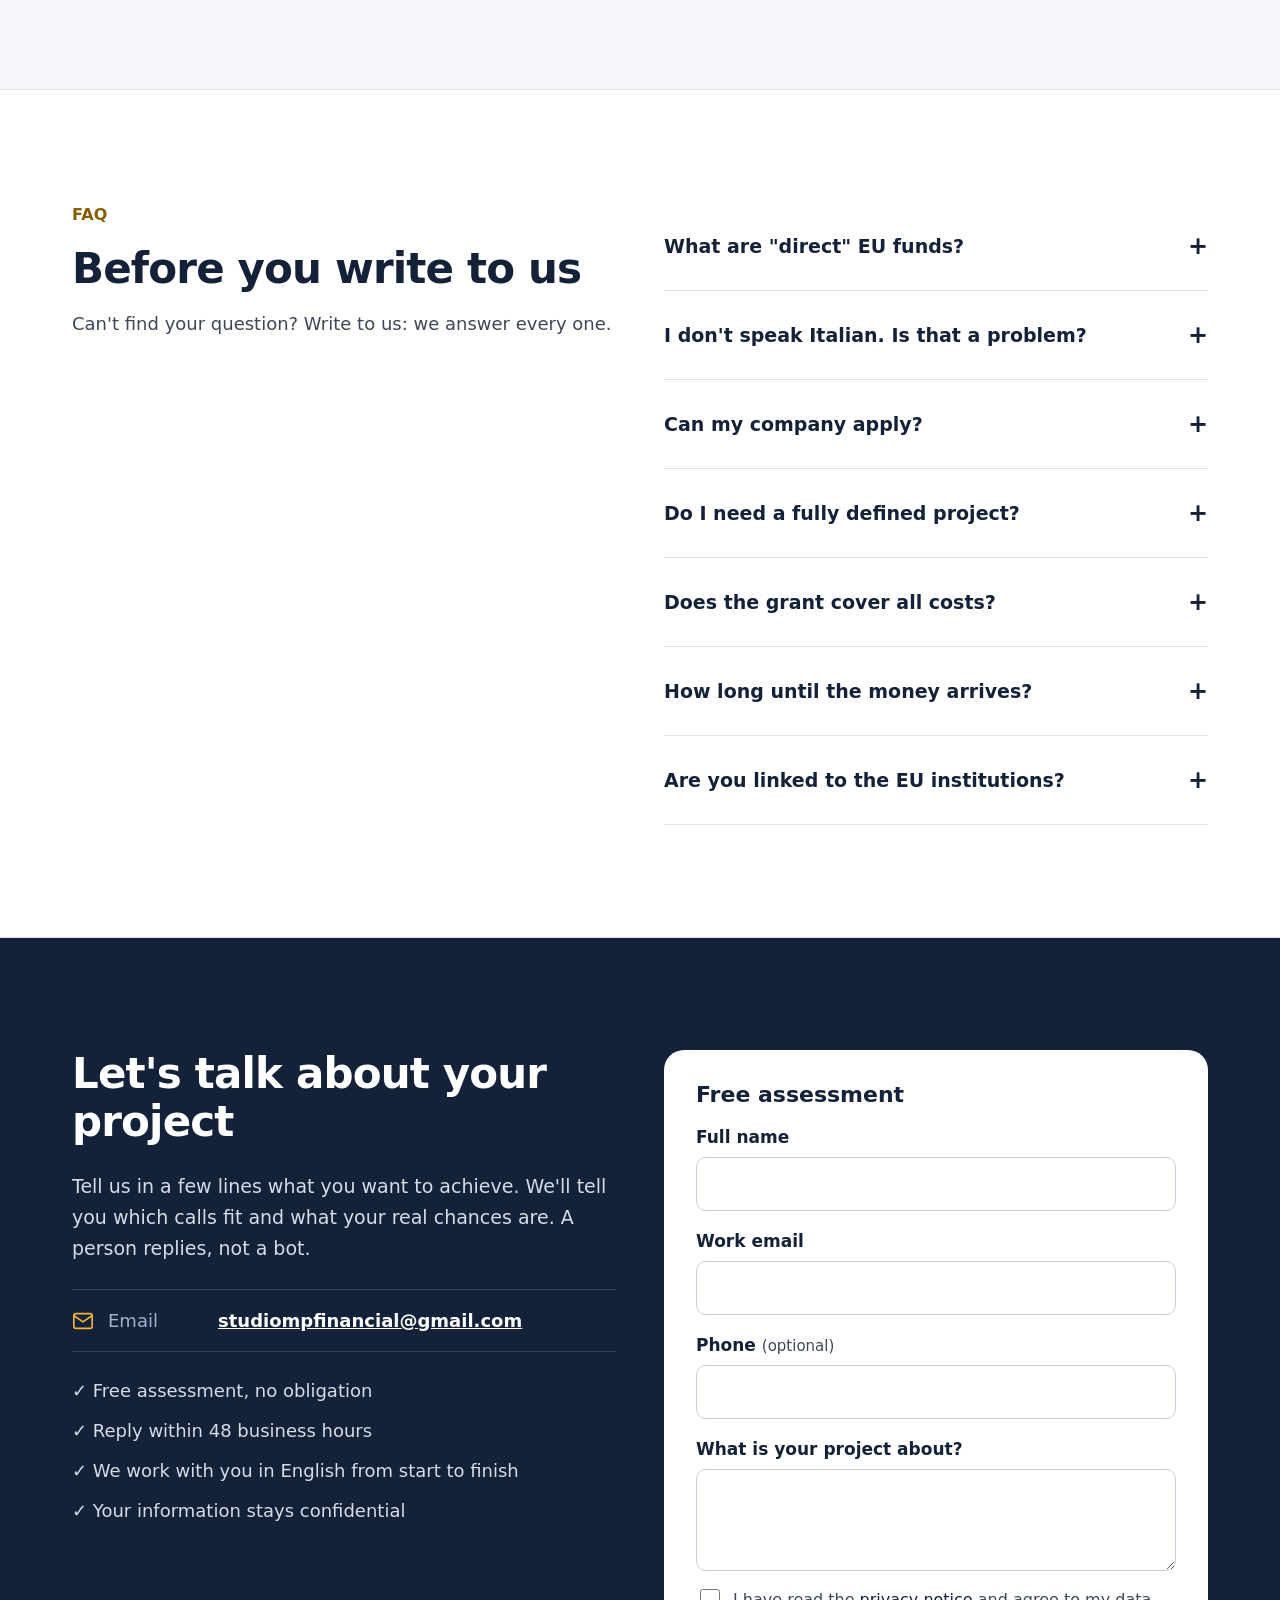
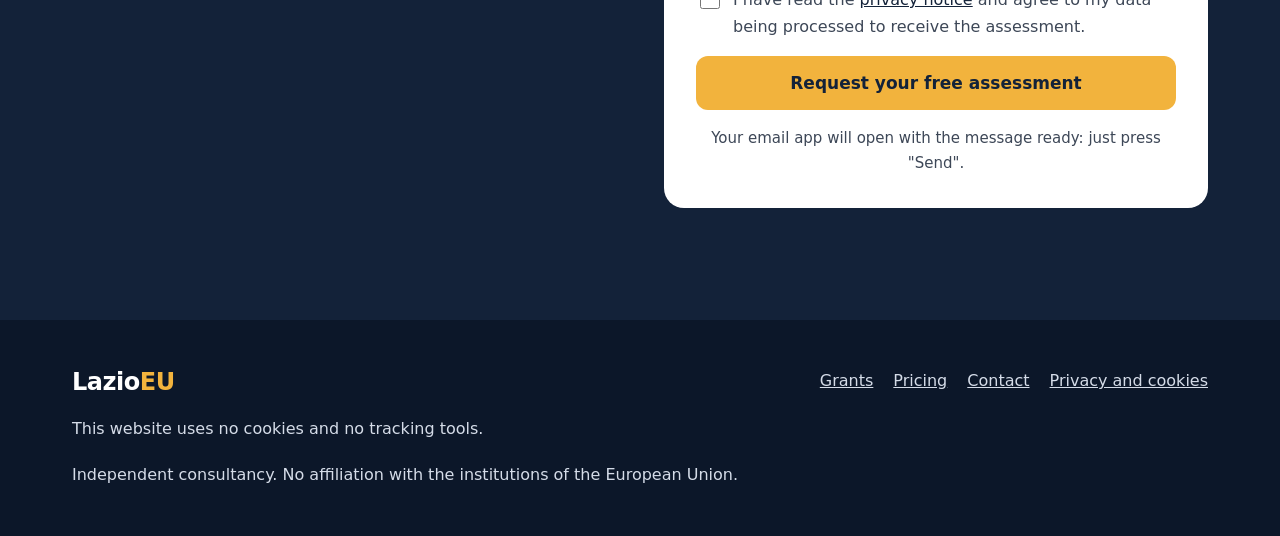
==== commit 9be6726b: "Aggiunte foto: firma dei documenti e consulente - Home (IT/EN): foto della firma nella prima scherma" ====
--- a/en/index.html
+++ b/en/index.html
@@ -51,6 +51,8 @@
 </div>
 <p class="micro">Free and with no obligation. We reply within 48 business hours.</p>
 </div>
+<div class="hero-visual">
+<picture><source srcset="../assets/img/firma.webp" type="image/webp"><img class="hero-photo" src="../assets/img/firma.jpg" width="600" height="400" alt="Signing a document at a desk" fetchpriority="high" decoding="async"></picture>
 <aside class="assess" aria-label="Example of a preliminary assessment">
 <div class="assess-top"><p class="assess-title">Preliminary assessment</p><span class="badge-ok">Free</span></div>
 <div class="rows">
@@ -62,6 +64,7 @@
 </div>
 <p class="assess-note">Illustrative example of what you receive after the assessment. Figures depend on the call.</p>
 </aside>
+</div>
 </div>
 </section>
 
@@ -156,12 +159,12 @@
 </section>
 
 <section class="sec" id="about">
-<div class="wrap stack">
+<div class="wrap trust">
+<picture><source srcset="../assets/img/consulente.webp" type="image/webp"><img class="portrait" src="../assets/img/consulente.jpg" width="493" height="740" alt="Consultant holding a folder of documents" loading="lazy" decoding="async"></picture>
+<div class="trust-body">
 <div class="head"><p class="eyebrow">About us</p><h2 class="h2">Why you can trust us</h2></div>
-<div class="g3">
-<div class="card"><h3 class="h3">Independent</h3><p class="muted">No ties to institutions or other intermediaries. We work only for you.</p></div>
-<div class="card"><h3 class="h3">Transparent</h3><p class="muted">We tell you your real chances, even when the answer is "it's not worth it".</p></div>
-<div class="card"><h3 class="h3">Specialised</h3><p class="muted">EU direct funding is our core work, not one service among many.</p></div>
+<div class="tlist"><div class="titem"><svg class="ico tick" aria-hidden="true" viewBox="0 0 24 24"><circle cx="12" cy="12" r="10"/><path d="M8 12.5l2.5 2.5L16 9.5"/></svg><div><h3 class="h3">Independent</h3><p class="muted">No ties to institutions or other intermediaries. We work only for you.</p></div></div><div class="titem"><svg class="ico tick" aria-hidden="true" viewBox="0 0 24 24"><circle cx="12" cy="12" r="10"/><path d="M8 12.5l2.5 2.5L16 9.5"/></svg><div><h3 class="h3">Transparent</h3><p class="muted">We tell you your real chances, even when the answer is "it's not worth it".</p></div></div><div class="titem"><svg class="ico tick" aria-hidden="true" viewBox="0 0 24 24"><circle cx="12" cy="12" r="10"/><path d="M8 12.5l2.5 2.5L16 9.5"/></svg><div><h3 class="h3">Specialised</h3><p class="muted">EU direct funding is our core work, not one service among many.</p></div></div></div>
+<div class="cta-row"><a class="btn-dark" href="#contact">Talk to us</a></div>
 </div>
 </div>
 </section>
--- a/assets/site.css
+++ b/assets/site.css
@@ -263,3 +263,24 @@
   .logo{font-size:21px}
 }
 @media (prefers-reduced-motion:reduce){*{transition:none !important;scroll-behavior:auto !important}}
+
+/* photos */
+.hero-visual{display:flex;flex-direction:column}
+.hero-visual picture{display:block}
+.hero-photo{display:block;width:100%;height:auto;aspect-ratio:3/2;object-fit:cover;border-radius:20px;box-shadow:0 30px 60px rgba(0,0,0,.35)}
+.hero-visual .assess{position:relative;margin:-64px 28px 0 -44px;padding:22px 24px;gap:12px}
+.hero-visual .row{padding:10px 0}
+.trust{display:grid;grid-template-columns:minmax(0,5fr) minmax(0,7fr);gap:64px;align-items:center}
+.trust picture{display:block}
+.portrait{display:block;width:100%;height:auto;max-height:620px;aspect-ratio:493/740;object-fit:cover;object-position:top;border-radius:24px}
+.trust-body{display:flex;flex-direction:column;gap:36px}
+.tlist{display:flex;flex-direction:column;gap:26px}
+.titem{display:flex;gap:16px;align-items:flex-start}
+.titem .tick{flex:none;width:30px;height:30px;stroke:var(--gold);margin-top:2px}
+.titem p{margin-top:4px}
+@media (max-width:960px){
+  .hero-visual .assess{margin:-56px 16px 0}
+  .trust{grid-template-columns:minmax(0,1fr);gap:36px}
+  .portrait{max-height:440px;max-width:420px}
+}
+@media (max-width:560px){.hero-visual .assess{margin:-40px 10px 0}}
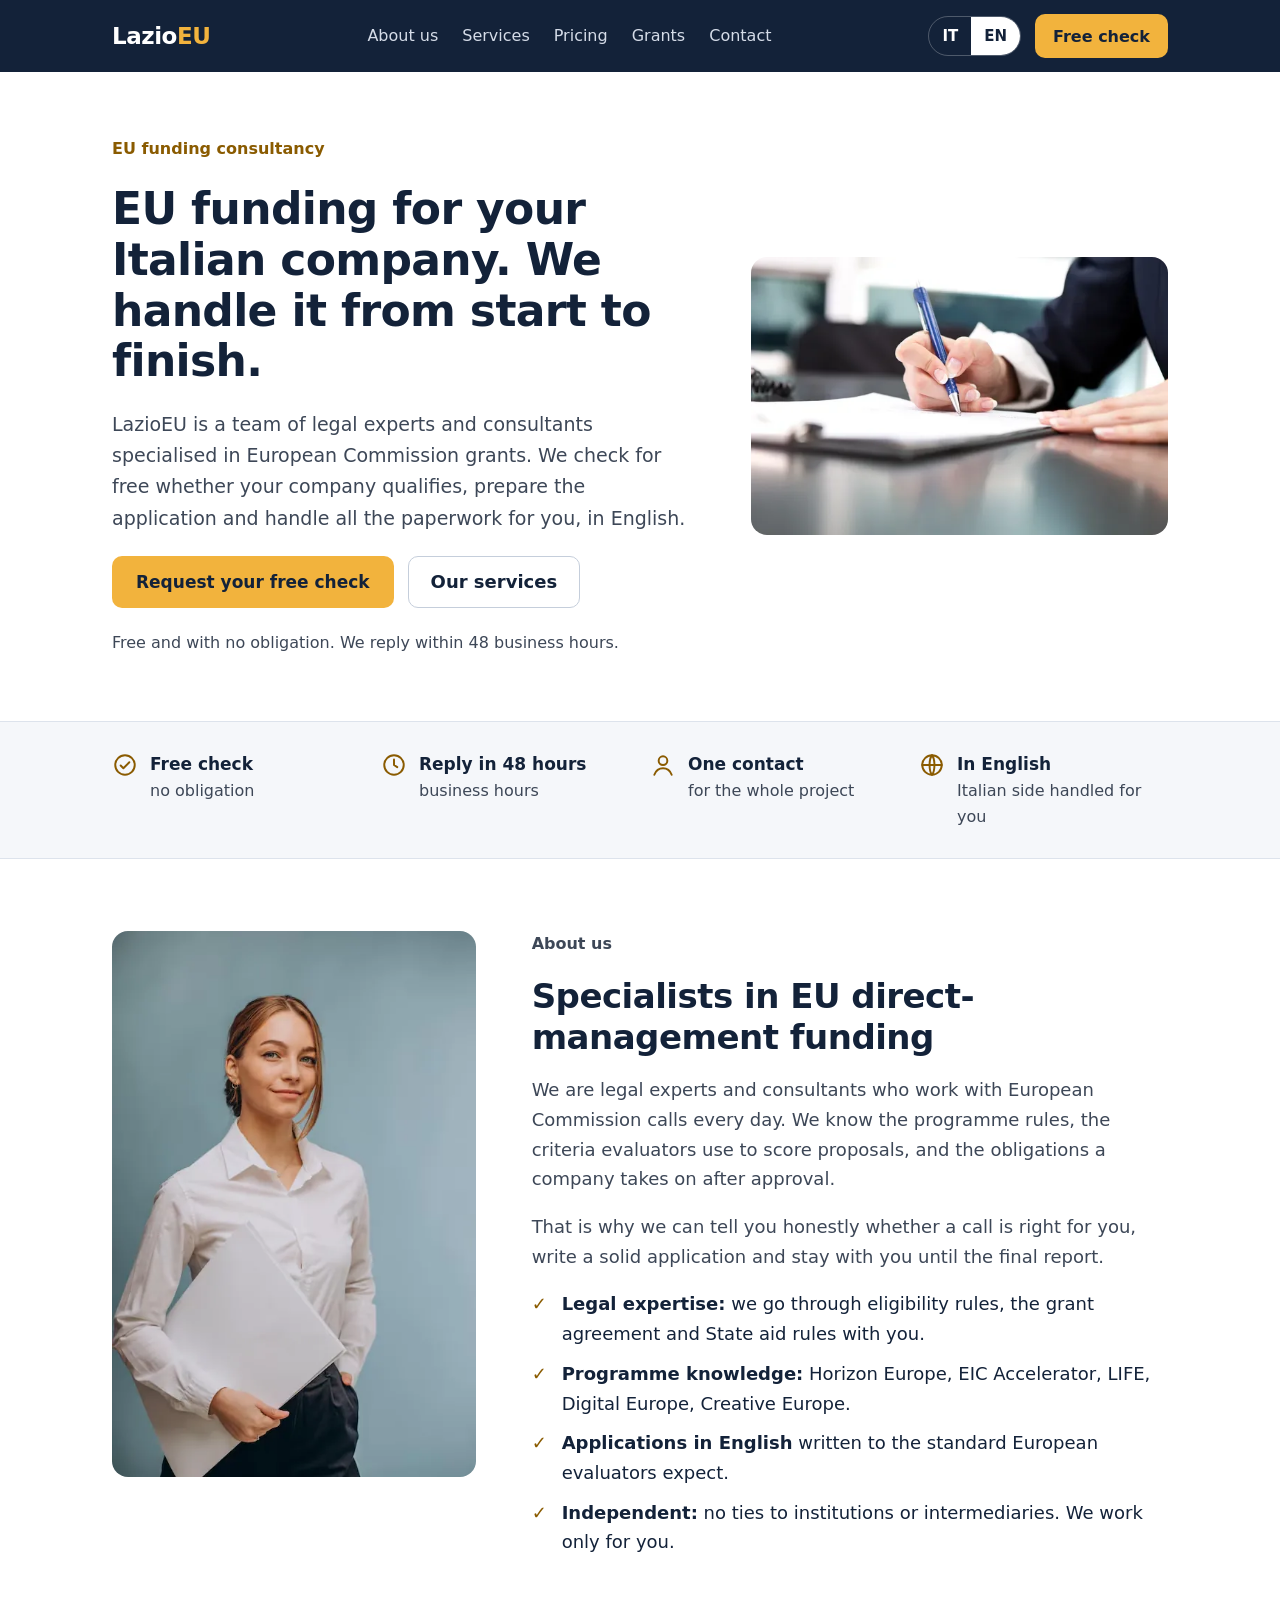
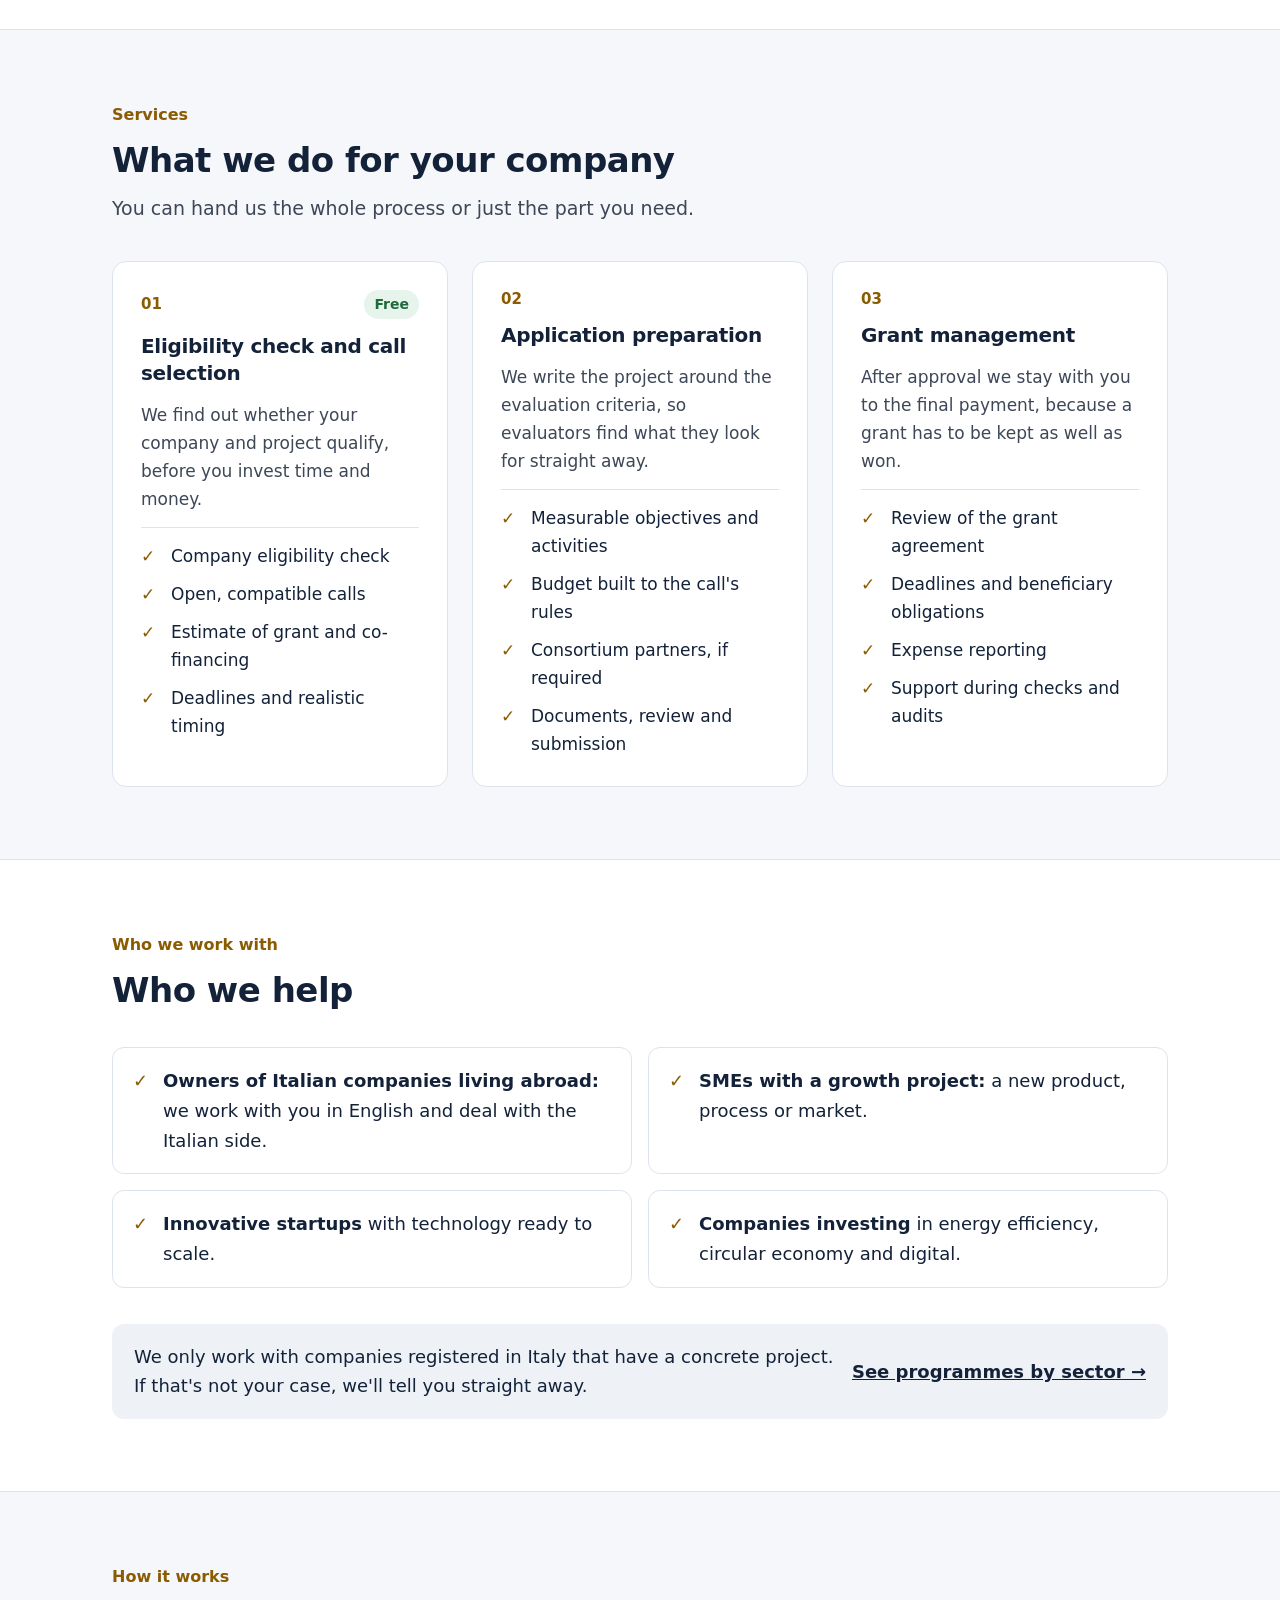
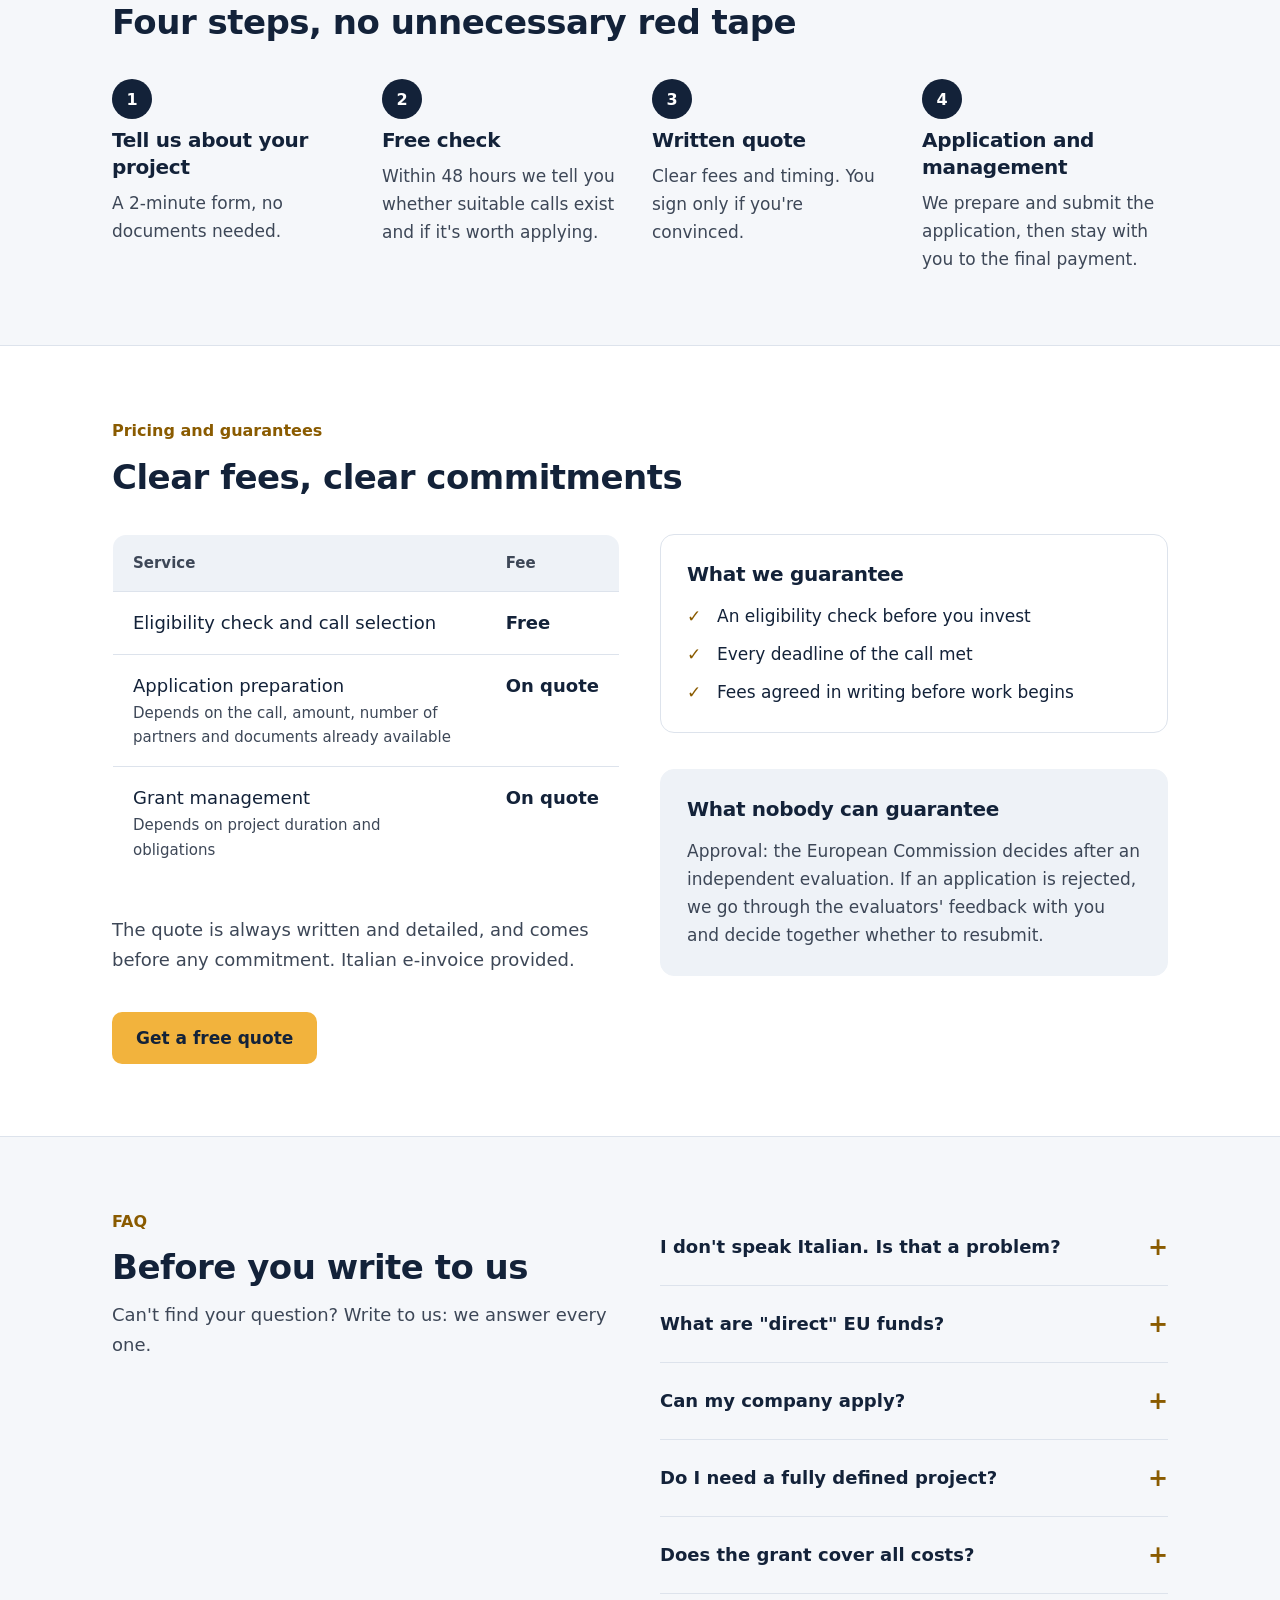
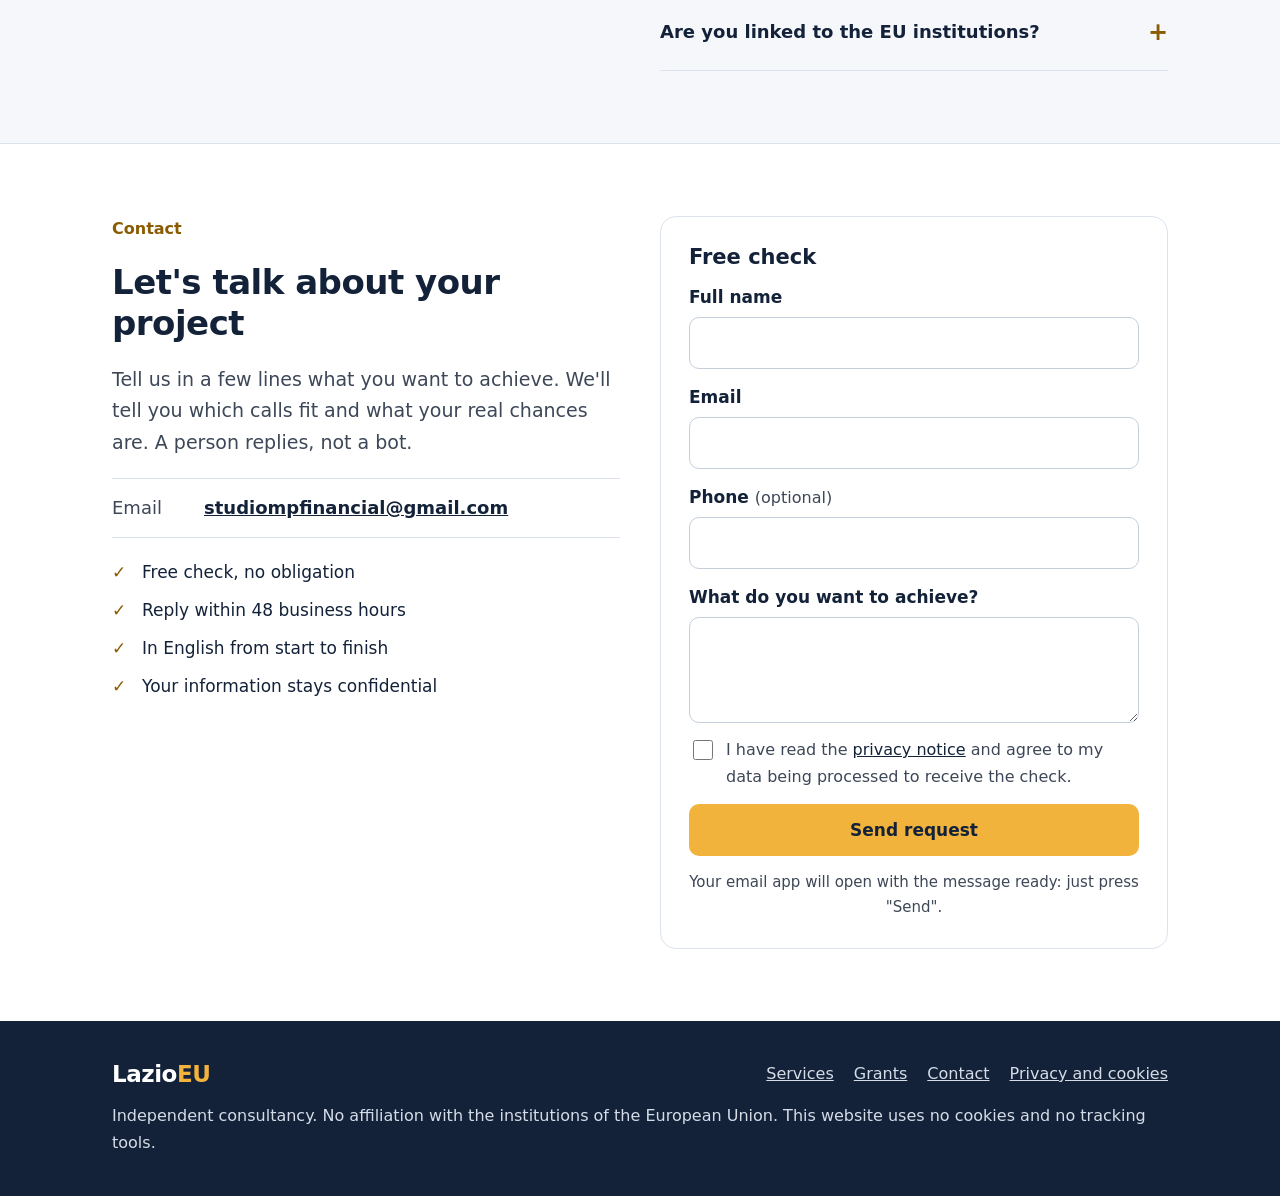
==== commit 20b66338: "Sito più sobrio e informativo: chi siamo, servizi, prezzi - Prima schermata chiara e chiara su sfond" ====
--- a/en/index.html
+++ b/en/index.html
@@ -6,8 +6,8 @@
 <meta http-equiv="Content-Security-Policy" content="default-src 'self'; script-src 'self'; style-src 'self' https://fonts.bunny.net; font-src https://fonts.bunny.net; img-src 'self' data:; connect-src 'none'; form-action 'none'; base-uri 'self'; object-src 'none'">
 <meta name="referrer" content="strict-origin-when-cross-origin">
 <meta name="robots" content="noindex, nofollow">
-<title>LazioEU — Direct EU funding for your Italian company</title>
-<meta name="description" content="Independent consultants for EU direct-management funding: we find the European Commission call that fits your project, prepare the application and manage the grant. All in English. Free first assessment.">
+<title>LazioEU — EU funding consultancy for companies in Italy</title>
+<meta name="description" content="Legal experts and consultants specialised in EU direct-management funding. Free eligibility check, application preparation and grant management for companies registered in Italy, in English.">
 <meta name="theme-color" content="#132239">
 <link rel="icon" href="../assets/favicon.svg" type="image/svg+xml">
 <link rel="alternate" hreflang="it" href="../">
@@ -23,15 +23,15 @@
 <div class="wrap hb">
 <a class="logo" href="./">Lazio<span>EU</span></a>
 <nav class="nav" id="nav" aria-label="Main navigation">
+<a href="#about">About us</a>
 <a href="#services">Services</a>
-<a href="#how">How it works</a>
 <a href="#pricing">Pricing</a>
 <a href="grants.html">Grants</a>
 <a href="#contact">Contact</a>
 </nav>
 <div class="hact">
 <div class="lang"><a href="../" hreflang="it" lang="it">IT</a><span aria-current="true">EN</span></div>
-<a class="btn sm" href="#contact">Let's talk</a>
+<a class="btn sm" href="#contact">Free check</a>
 <button class="menu-btn" type="button" aria-controls="nav" aria-expanded="false">Menu</button>
 </div>
 </div>
@@ -39,133 +39,121 @@
 
 <main id="main">
 
-<section class="hero dark">
+<section class="hero">
 <div class="wrap hero-grid">
 <div class="hero-copy">
 <p class="eyebrow">EU funding consultancy</p>
-<h1>EU funding for your Italian company. <span>We handle it from start to finish.</span></h1>
-<p class="lead">Own a company in Italy? We check for free whether it can receive a European Commission grant. Then we prepare the application and handle all the paperwork for you, in English.</p>
+<h1>EU funding for your Italian company. We handle it from start to finish.</h1>
+<p class="lead">LazioEU is a team of legal experts and consultants specialised in European Commission grants. We check for free whether your company qualifies, prepare the application and handle all the paperwork for you, in English.</p>
 <div class="cta-row">
 <a class="btn" href="#contact">Request your free check</a>
-<a class="btn-ghost" href="#how">How it works</a>
+<a class="btn-line" href="#services">Our services</a>
 </div>
 <p class="micro">Free and with no obligation. We reply within 48 business hours.</p>
 </div>
-<div class="hero-visual">
 <picture><source srcset="../assets/img/firma.webp" type="image/webp"><img class="hero-photo" src="../assets/img/firma.jpg" width="600" height="400" alt="Signing a document at a desk" fetchpriority="high" decoding="async"></picture>
-<aside class="assess" aria-label="Example of a preliminary assessment">
-<div class="assess-top"><p class="assess-title">Preliminary assessment</p><span class="badge-ok">Free</span></div>
-<div class="rows">
-<div class="row"><span class="muted">Company registered in Italy</span><b class="ok">Verified</b></div>
-<div class="row"><span class="muted">Matching programme</span><b>Horizon Europe</b></div>
-<div class="row"><span class="muted">Possible funding</span><b>up to 70% of costs</b></div>
-<div class="row"><span class="muted">Co-financing required</span><b>30%</b></div>
-<div class="row"><span class="muted">Next deadline</span><b>within 4 months</b></div>
-</div>
-<p class="assess-note">Illustrative example of what you receive after the assessment. Figures depend on the call.</p>
-</aside>
-</div>
-</div>
-</section>
-
-<section class="strip" aria-label="At a glance">
+</div>
+</section>
+
+<section class="keys" aria-label="At a glance">
 <div class="wrap g4">
-<div><p class="fig">€0</p><p class="fig-l">for the first assessment</p></div>
-<div><p class="fig">48 hours</p><p class="fig-l">to our first reply</p></div>
-<div><p class="fig">1 contact</p><p class="fig-l">for the whole project, in English</p></div>
-<div><p class="cap">Programmes</p><p class="progs">Horizon Europe · EIC · LIFE · Digital Europe · Creative Europe</p></div>
+<div class="key"><svg class="kico" aria-hidden="true" viewBox="0 0 24 24"><circle cx="12" cy="12" r="9"/><path d="M8 12.5l2.5 2.5L16 9.5"/></svg><p><b>Free check</b><span>no obligation</span></p></div>
+<div class="key"><svg class="kico" aria-hidden="true" viewBox="0 0 24 24"><circle cx="12" cy="12" r="9"/><path d="M12 7v5l3 2"/></svg><p><b>Reply in 48 hours</b><span>business hours</span></p></div>
+<div class="key"><svg class="kico" aria-hidden="true" viewBox="0 0 24 24"><circle cx="12" cy="8" r="4"/><path d="M4 21c1.5-4 4.5-6 8-6s6.5 2 8 6"/></svg><p><b>One contact</b><span>for the whole project</span></p></div>
+<div class="key"><svg class="kico" aria-hidden="true" viewBox="0 0 24 24"><circle cx="12" cy="12" r="9"/><path d="M3 12h18M12 3c3 3.5 3 14.5 0 18M12 3c-3 3.5-3 14.5 0 18"/></svg><p><b>In English</b><span>Italian side handled for you</span></p></div>
+</div>
+</section>
+
+<section class="sec" id="about">
+<div class="wrap about">
+<picture><source srcset="../assets/img/consulente.webp" type="image/webp"><img class="portrait" src="../assets/img/consulente.jpg" width="493" height="740" alt="Consultant holding a folder of documents" loading="lazy" decoding="async"></picture>
+<div class="about-text">
+<p class="eyebrow">About us</p>
+<h2 class="h2">Specialists in EU direct-management funding</h2>
+<p>We are legal experts and consultants who work with European Commission calls every day. We know the programme rules, the criteria evaluators use to score proposals, and the obligations a company takes on after approval.</p>
+<p>That is why we can tell you honestly whether a call is right for you, write a solid application and stay with you until the final report.</p>
+<ul class="ticks">
+<li><strong>Legal expertise:</strong> we go through eligibility rules, the grant agreement and State aid rules with you.</li>
+<li><strong>Programme knowledge:</strong> Horizon Europe, EIC Accelerator, LIFE, Digital Europe, Creative Europe.</li>
+<li><strong>Applications in English</strong> written to the standard European evaluators expect.</li>
+<li><strong>Independent:</strong> no ties to institutions or intermediaries. We work only for you.</li>
+</ul>
+</div>
+</div>
+</section>
+
+<section class="sec alt" id="services">
+<div class="wrap stack">
+<div class="head"><p class="eyebrow">Services</p><h2 class="h2">What we do for your company</h2><p class="lead">You can hand us the whole process or just the part you need.</p></div>
+<div class="g3">
+<article class="svc">
+<div class="svc-top"><span class="num">01</span><span class="badge">Free</span></div>
+<h3 class="h3">Eligibility check and call selection</h3>
+<p>We find out whether your company and project qualify, before you invest time and money.</p>
+<ul class="ticks sm"><li>Company eligibility check</li><li>Open, compatible calls</li><li>Estimate of grant and co-financing</li><li>Deadlines and realistic timing</li></ul>
+</article>
+<article class="svc">
+<div class="svc-top"><span class="num">02</span></div>
+<h3 class="h3">Application preparation</h3>
+<p>We write the project around the evaluation criteria, so evaluators find what they look for straight away.</p>
+<ul class="ticks sm"><li>Measurable objectives and activities</li><li>Budget built to the call's rules</li><li>Consortium partners, if required</li><li>Documents, review and submission</li></ul>
+</article>
+<article class="svc">
+<div class="svc-top"><span class="num">03</span></div>
+<h3 class="h3">Grant management</h3>
+<p>After approval we stay with you to the final payment, because a grant has to be kept as well as won.</p>
+<ul class="ticks sm"><li>Review of the grant agreement</li><li>Deadlines and beneficiary obligations</li><li>Expense reporting</li><li>Support during checks and audits</li></ul>
+</article>
+</div>
 </div>
 </section>
 
 <section class="sec" id="who">
 <div class="wrap stack">
-<div class="head"><p class="eyebrow">Who we work with</p><h2 class="h2">We're a fit if…</h2></div>
-<div class="g4">
-<div class="card"><svg class="ico" aria-hidden="true" viewBox="0 0 24 24"><circle cx="12" cy="12" r="9"/><path d="M3 12h18M12 3c3 3.5 3 14.5 0 18M12 3c-3 3.5-3 14.5 0 18"/></svg><h3 class="h3">You own an Italian company but live abroad</h3><p class="muted">We work with you in English and deal with the Italian paperwork for you.</p></div>
-<div class="card"><svg class="ico" aria-hidden="true" viewBox="0 0 24 24"><path d="M3 21h18M5 21V9l7-5 7 5v12"/><path d="M9 21v-6h6v6"/></svg><h3 class="h3">You run an SME with a growth project</h3><p class="muted">A new product, process or market, and you need capital to make it happen.</p></div>
-<div class="card"><svg class="ico" aria-hidden="true" viewBox="0 0 24 24"><path d="M12 2l3 7h7l-5.5 4.5L18 21l-6-4-6 4 1.5-7.5L2 9h7z"/></svg><h3 class="h3">You're an innovative startup</h3><p class="muted">Your technology is ready to scale and you're looking at funding such as the EIC Accelerator.</p></div>
-<div class="card"><svg class="ico" aria-hidden="true" viewBox="0 0 24 24"><path d="M12 22c5-3 8-7 8-12a8 8 0 0 0-16 0c0 5 3 9 8 12z"/><path d="M12 14V8M9 11l3-3 3 3"/></svg><h3 class="h3">You invest in green or digital</h3><p class="muted">Energy efficiency, circular economy, AI, cybersecurity: the EU's priorities.</p></div>
-</div>
-<div class="note"><p><strong>We're not a fit if</strong> your company isn't registered in Italy, or you're looking for funding without a concrete project to deliver. We'll tell you straight away, so you don't lose time.</p><a href="grants.html">See programmes by sector →</a></div>
-</div>
-</section>
-
-<section class="sec pt0">
-<div class="wrap stack">
-<div class="head"><p class="eyebrow">What you get</p><h2 class="h2">What changes with us</h2></div>
-<table class="cmp">
-<thead><tr><th scope="col">On your own</th><th scope="col">With LazioEU</th></tr></thead>
+<div class="head"><p class="eyebrow">Who we work with</p><h2 class="h2">Who we help</h2></div>
+<ul class="ticks who">
+<li><strong>Owners of Italian companies living abroad:</strong> we work with you in English and deal with the Italian side.</li>
+<li><strong>SMEs with a growth project:</strong> a new product, process or market.</li>
+<li><strong>Innovative startups</strong> with technology ready to scale.</li>
+<li><strong>Companies investing</strong> in energy efficiency, circular economy and digital.</li>
+</ul>
+<div class="note"><p>We only work with companies registered in Italy that have a concrete project. If that's not your case, we'll tell you straight away.</p><a href="grants.html">See programmes by sector →</a></div>
+</div>
+</section>
+
+<section class="sec alt" id="how">
+<div class="wrap stack">
+<div class="head"><p class="eyebrow">How it works</p><h2 class="h2">Four steps, no unnecessary red tape</h2></div>
+<div class="steps">
+<div class="step"><span class="dot">1</span><h3 class="h3">Tell us about your project</h3><p>A 2-minute form, no documents needed.</p></div>
+<div class="step"><span class="dot">2</span><h3 class="h3">Free check</h3><p>Within 48 hours we tell you whether suitable calls exist and if it's worth applying.</p></div>
+<div class="step"><span class="dot">3</span><h3 class="h3">Written quote</h3><p>Clear fees and timing. You sign only if you're convinced.</p></div>
+<div class="step"><span class="dot">4</span><h3 class="h3">Application and management</h3><p>We prepare and submit the application, then stay with you to the final payment.</p></div>
+</div>
+</div>
+</section>
+
+<section class="sec" id="pricing">
+<div class="wrap stack">
+<div class="head"><p class="eyebrow">Pricing and guarantees</p><h2 class="h2">Clear fees, clear commitments</h2></div>
+<div class="g2">
+<div class="stack">
+<table class="ptable">
+<thead><tr><th scope="col">Service</th><th scope="col">Fee</th></tr></thead>
 <tbody>
-<tr><td>Days reading calls hundreds of pages long to find out if you qualify</td><td><strong>In 48 hours you know if it's worth it</strong> and which call is yours</td></tr>
-<tr><td>Italian forms, Italian bodies, Italian deadlines in a language you don't speak</td><td><strong>We handle the Italian side</strong> and keep you updated in English</td></tr>
-<tr><td>An ambitious but unclear proposal that evaluators reject</td><td><strong>An application written the way evaluators want it</strong>: clear, coherent, measurable</td></tr>
-<tr><td>Reporting mistakes that cost you part of the grant</td><td><strong>The grant stays yours</strong>: we manage reports, deadlines and obligations to closure</td></tr>
+<tr><td>Eligibility check and call selection</td><td>Free</td></tr>
+<tr><td>Application preparation<small>Depends on the call, amount, number of partners and documents already available</small></td><td>On quote</td></tr>
+<tr><td>Grant management<small>Depends on project duration and obligations</small></td><td>On quote</td></tr>
 </tbody>
 </table>
-</div>
-</section>
-
-
-<section class="sec pt0" id="services">
-<div class="wrap stack">
-<div class="head"><p class="eyebrow">Services</p><h2 class="h2">With you at every stage</h2></div>
-<div class="g3">
-<div class="svc"><p class="num">01</p><h3 class="h3">Analysis and selection</h3><p class="muted">We check the requirements and how well your project fits. We tell you honestly whether there is a real opportunity, before you invest time and money.</p></div>
-<div class="svc"><p class="num">02</p><h3 class="h3">Application preparation</h3><p class="muted">We connect objectives, activities, documents and budget exactly as the call requires, written to the standard evaluators expect.</p></div>
-<div class="svc"><p class="num">03</p><h3 class="h3">Management and reporting</h3><p class="muted">Deadlines, beneficiary obligations, periodic reports. We follow the project to closure, because a grant has to be kept as well as won.</p></div>
-</div>
-<div class="note"><svg class="ico" aria-hidden="true" viewBox="0 0 24 24"><path d="M12 3l8 3v6c0 4.5-3.4 8.2-8 9-4.6-.8-8-4.5-8-9V6z"/><path d="M9 12l2 2 4-4"/></svg><p><strong>Legal support at every stage:</strong> from reading the eligibility rules to your obligations under the grant agreement.</p></div>
-</div>
-</section>
-
-<section class="sec alt" id="how">
-<div class="wrap stack">
-<div class="head"><p class="eyebrow">How it works</p><h2 class="h2">From first contact to grant, in 4 steps</h2></div>
-<div class="g4">
-<div class="step"><span class="dot">1</span><h3 class="h3">Tell us about your project</h3><p class="muted">A 2-minute form. A concrete idea is enough.</p></div>
-<div class="step"><span class="dot">2</span><h3 class="h3">Free assessment</h3><p class="muted">Within 48 hours: matching calls and your real chances.</p></div>
-<div class="step"><span class="dot">3</span><h3 class="h3">Quote and contract</h3><p class="muted">Fees and scope in writing. You sign only if you're convinced.</p></div>
-<div class="step"><span class="dot last">4</span><h3 class="h3">Application and management</h3><p class="muted">From the proposal to the final report, with one dedicated contact.</p></div>
-</div>
-<div class="info"><svg class="ico" aria-hidden="true" viewBox="0 0 24 24"><rect x="3" y="6" width="18" height="13" rx="2"/><path d="M3 10h18"/></svg><p><strong>Payment:</strong> terms and timing are set out in the written quote, before any work begins. Italian e-invoice provided.</p></div>
-</div>
-</section>
-
-<section class="sec" id="pricing">
-<div class="wrap stack">
-<div class="head"><p class="eyebrow">Pricing</p><h2 class="h2">What it costs, plainly</h2><p class="lead muted">Every call is different, so the price comes in a detailed written quote. The first assessment costs nothing.</p></div>
-<div class="g3">
-<div class="card price"><p class="price-l">Preliminary assessment</p><p class="price-v">Free</p><p class="muted">Eligibility check, matching calls, estimate of your real chances.</p></div>
-<div class="card price hl"><p class="price-l">Application preparation</p><p class="price-v">On quote</p><p class="muted">Project, budget, documents and submission.</p></div>
-<div class="card price"><p class="price-l">Management and reporting</p><p class="price-v">On quote</p><p class="muted">Periodic reports, deadlines, beneficiary obligations, audit support.</p></div>
-</div>
-<div class="stack gap24">
-<h3 class="h3">What the price depends on</h3>
-<div class="chips"><span class="chip">Complexity of the call</span><span class="chip">Amount requested</span><span class="chip">Number of consortium partners</span><span class="chip">Documents already available</span><span class="chip">Project duration</span></div>
-</div>
-<div class="cta-row"><a class="btn" href="#contact">Get a free quote</a><span class="muted">Written, detailed, no obligation.</span></div>
-</div>
-</section>
-
-<section class="sec dark">
-<div class="wrap stack">
-<h2 class="h2">What we guarantee. <span class="soft">And what happens if it goes wrong.</span></h2>
-<div class="g3">
-<div class="gbox fill"><h3 class="h3 amber">We guarantee</h3><p>✓ An eligibility check before you invest</p><p>✓ Every deadline of the call met</p><p>✓ Fees agreed in writing before work begins</p></div>
-<div class="gbox"><h3 class="h3">We don't guarantee approval</h3><p>The European Commission decides, after an independent evaluation. Anyone who promises you certain funding isn't telling you the truth.</p></div>
-<div class="gbox"><h3 class="h3">If the application is rejected</h3><p>We go through the evaluators' feedback with you, point by point, and decide together whether and when to resubmit.</p></div>
-</div>
-</div>
-</section>
-
-<section class="sec" id="about">
-<div class="wrap trust">
-<picture><source srcset="../assets/img/consulente.webp" type="image/webp"><img class="portrait" src="../assets/img/consulente.jpg" width="493" height="740" alt="Consultant holding a folder of documents" loading="lazy" decoding="async"></picture>
-<div class="trust-body">
-<div class="head"><p class="eyebrow">About us</p><h2 class="h2">Why you can trust us</h2></div>
-<div class="tlist"><div class="titem"><svg class="ico tick" aria-hidden="true" viewBox="0 0 24 24"><circle cx="12" cy="12" r="10"/><path d="M8 12.5l2.5 2.5L16 9.5"/></svg><div><h3 class="h3">Independent</h3><p class="muted">No ties to institutions or other intermediaries. We work only for you.</p></div></div><div class="titem"><svg class="ico tick" aria-hidden="true" viewBox="0 0 24 24"><circle cx="12" cy="12" r="10"/><path d="M8 12.5l2.5 2.5L16 9.5"/></svg><div><h3 class="h3">Transparent</h3><p class="muted">We tell you your real chances, even when the answer is "it's not worth it".</p></div></div><div class="titem"><svg class="ico tick" aria-hidden="true" viewBox="0 0 24 24"><circle cx="12" cy="12" r="10"/><path d="M8 12.5l2.5 2.5L16 9.5"/></svg><div><h3 class="h3">Specialised</h3><p class="muted">EU direct funding is our core work, not one service among many.</p></div></div></div>
-<div class="cta-row"><a class="btn-dark" href="#contact">Talk to us</a></div>
-</div>
+<p class="muted">The quote is always written and detailed, and comes before any commitment. Italian e-invoice provided.</p>
+</div>
+<div class="stack">
+<div class="box"><h3 class="h3">What we guarantee</h3><ul class="ticks sm"><li>An eligibility check before you invest</li><li>Every deadline of the call met</li><li>Fees agreed in writing before work begins</li></ul></div>
+<div class="box warn"><h3 class="h3">What nobody can guarantee</h3><p>Approval: the European Commission decides after an independent evaluation. If an application is rejected, we go through the evaluators' feedback with you and decide together whether to resubmit.</p></div>
+</div>
+</div>
+<div class="cta-row"><a class="btn" href="#contact">Get a free quote</a></div>
 </div>
 </section>
 
@@ -173,42 +161,42 @@
 <div class="wrap g2">
 <div class="head"><p class="eyebrow">FAQ</p><h2 class="h2">Before you write to us</h2><p class="muted">Can't find your question? Write to us: we answer every one.</p></div>
 <div class="faq">
-<details><summary>What are "direct" EU funds?<span class="plus" aria-hidden="true">+</span></summary><p>Grants managed directly by the European Commission and its agencies, not by Italian Regions or Ministries. Applications compete at European level: fewer Italian companies apply and grants are often larger. This is our area of specialisation.</p></details>
 <details><summary>I don't speak Italian. Is that a problem?<span class="plus" aria-hidden="true">+</span></summary><p>No. We work with you in English and handle the Italian paperwork and communication with Italian bodies on your behalf. EU applications themselves are usually written in English.</p></details>
-<details><summary>Can my company apply?<span class="plus" aria-hidden="true">+</span></summary><p>Companies registered in Italy can access many direct calls. Eligibility and partnership requirements vary by programme: we check them in the free assessment.</p></details>
+<details><summary>What are "direct" EU funds?<span class="plus" aria-hidden="true">+</span></summary><p>Grants managed directly by the European Commission and its agencies, not by Italian Regions or Ministries. Applications compete at European level: fewer Italian companies apply and grants are often larger.</p></details>
+<details><summary>Can my company apply?<span class="plus" aria-hidden="true">+</span></summary><p>Companies registered in Italy can access many direct calls. Eligibility and partnership requirements vary by programme: we check them for free.</p></details>
 <details><summary>Do I need a fully defined project?<span class="plus" aria-hidden="true">+</span></summary><p>No. A concrete idea is enough: we shape it together around the requirements of the call.</p></details>
 <details><summary>Does the grant cover all costs?<span class="plus" aria-hidden="true">+</span></summary><p>Often not: many calls require co-financing from your company. We tell you clearly before we start.</p></details>
-<details><summary>How long until the money arrives?<span class="plus" aria-hidden="true">+</span></summary><p>It depends on the call: several months usually pass between the deadline and signing the grant agreement. In the free assessment we give you a realistic timeline for your case.</p></details>
 <details><summary>Are you linked to the EU institutions?<span class="plus" aria-hidden="true">+</span></summary><p>No. We are independent consultants with no affiliation to the institutions of the European Union.</p></details>
 </div>
 </div>
 </section>
 
-<section class="sec dark" id="contact">
+<section class="sec" id="contact">
 <div class="wrap g2">
 <div class="c-left">
+<p class="eyebrow">Contact</p>
 <h2 class="h2">Let's talk about your project</h2>
 <p class="lead">Tell us in a few lines what you want to achieve. We'll tell you which calls fit and what your real chances are. A person replies, not a bot.</p>
 <div class="clist">
-<div class="citem"><svg class="ico" aria-hidden="true" viewBox="0 0 24 24"><rect x="2" y="4" width="20" height="16" rx="2"/><path d="M22 6l-10 7L2 6"/></svg><span>Email</span><a href="mailto:studiompfinancial@gmail.com">studiompfinancial@gmail.com</a></div>
-</div>
-<div class="checks"><p>✓ Free assessment, no obligation</p><p>✓ Reply within 48 business hours</p><p>✓ We work with you in English from start to finish</p><p>✓ Your information stays confidential</p></div>
+<div class="citem"><span>Email</span><a href="mailto:studiompfinancial@gmail.com">studiompfinancial@gmail.com</a></div>
+</div>
+<ul class="ticks sm"><li>Free check, no obligation</li><li>Reply within 48 business hours</li><li>In English from start to finish</li><li>Your information stays confidential</li></ul>
 </div>
 <form class="form" id="lead-form" novalidate aria-labelledby="form-t"
- data-to="studiompfinancial@gmail.com" data-subject="Assessment request (EN)"
+ data-to="studiompfinancial@gmail.com" data-subject="Free check request (EN)"
  data-prefill="Programme of interest:"
  data-l-name="Name" data-l-email="Email" data-l-phone="Phone" data-l-project="Project"
  data-err-name="Please enter your full name." data-err-email="Please enter a valid email address."
  data-err-project="Please describe your project in a few words." data-err-ok="We need your consent to reply to you.">
-<p class="form-t" id="form-t">Free assessment</p>
+<p class="form-t" id="form-t">Free check</p>
 <div class="field"><label for="f-name">Full name</label><input id="f-name" type="text" autocomplete="name" maxlength="100" required aria-describedby="f-name-err"><p class="err" id="f-name-err" hidden></p></div>
-<div class="field"><label for="f-email">Work email</label><input id="f-email" type="email" autocomplete="email" maxlength="120" required aria-describedby="f-email-err"><p class="err" id="f-email-err" hidden></p></div>
+<div class="field"><label for="f-email">Email</label><input id="f-email" type="email" autocomplete="email" maxlength="120" required aria-describedby="f-email-err"><p class="err" id="f-email-err" hidden></p></div>
 <div class="field"><label for="f-phone">Phone <small>(optional)</small></label><input id="f-phone" type="tel" autocomplete="tel" maxlength="40"></div>
-<div class="field"><label for="f-project">What is your project about?</label><textarea id="f-project" rows="4" maxlength="3000" required aria-describedby="f-project-err"></textarea><p class="err" id="f-project-err" hidden></p></div>
+<div class="field"><label for="f-project">What do you want to achieve?</label><textarea id="f-project" rows="4" maxlength="3000" required aria-describedby="f-project-err"></textarea><p class="err" id="f-project-err" hidden></p></div>
 <div class="hp" aria-hidden="true"><label for="f-web">Website</label><input id="f-web" type="text" tabindex="-1" autocomplete="off"></div>
-<div class="consent"><input id="f-ok" type="checkbox" required aria-describedby="f-ok-err"><label for="f-ok">I have read the <a href="privacy.html">privacy notice</a> and agree to my data being processed to receive the assessment.</label></div>
+<div class="consent"><input id="f-ok" type="checkbox" required aria-describedby="f-ok-err"><label for="f-ok">I have read the <a href="privacy.html">privacy notice</a> and agree to my data being processed to receive the check.</label></div>
 <p class="err" id="f-ok-err" hidden></p>
-<button class="btn full" type="submit">Request your free assessment</button>
+<button class="btn full" type="submit">Send request</button>
 <p class="form-note">Your email app will open with the message ready: just press "Send".</p>
 <p class="form-note" id="form-done" hidden role="status">If your email app didn't open, write to us at studiompfinancial@gmail.com.</p>
 </form>
@@ -220,12 +208,11 @@
 <footer class="site-f">
 <div class="wrap f-in">
 <div class="f-top"><a class="logo" href="./">Lazio<span>EU</span></a>
-<nav class="f-links" aria-label="Useful links"><a href="grants.html">Grants</a><a href="#pricing">Pricing</a><a href="#contact">Contact</a><a href="privacy.html">Privacy and cookies</a></nav></div>
-<p>This website uses no cookies and no tracking tools.</p>
-<p>Independent consultancy. No affiliation with the institutions of the European Union.</p>
+<nav class="f-links" aria-label="Useful links"><a href="#services">Services</a><a href="grants.html">Grants</a><a href="#contact">Contact</a><a href="privacy.html">Privacy and cookies</a></nav></div>
+<p>Independent consultancy. No affiliation with the institutions of the European Union. This website uses no cookies and no tracking tools.</p>
 </div>
 </footer>
 
-<div class="mcta"><a class="btn" href="#contact">Free assessment</a></div>
+<div class="mcta"><a class="btn" href="#contact">Free check</a></div>
 </body>
 </html>
--- a/assets/site.css
+++ b/assets/site.css
@@ -1,232 +1,203 @@
-/* LazioEU — shared styles. No inline styles anywhere: CSP allows only this file. */
+/* LazioEU — shared styles. Calm, compact, readable. No inline styles anywhere: CSP allows only this file. */
 :root{
   --navy:#132239;--deep:#0C1729;--bg:#F5F7FA;--card:#FFFFFF;--line:#DDE3EC;--line2:#C5CEDB;
-  --ink:#132239;--muted:#3D4757;--soft:#D5DCE8;--soft2:#9FB3D1;--tint:#E9EEF5;
+  --ink:#132239;--muted:#3D4757;--soft:#D5DCE8;--soft2:#9FB3D1;--tint:#EEF2F7;
   --amber:#F2B33D;--amber-h:#E9A52A;--gold:#8A5B00;--ok-bg:#E7F4EC;--ok:#1D6B3A;
   --head:"Manrope",system-ui,-apple-system,"Segoe UI",sans-serif;
   --body:"Inter",system-ui,-apple-system,"Segoe UI",sans-serif;
 }
 *{box-sizing:border-box}
 html{scroll-behavior:smooth;-webkit-text-size-adjust:100%}
-body{margin:0;background:var(--bg);color:var(--ink);font:18px/1.65 var(--body);overflow-x:hidden}
-img,svg{max-width:100%}
+body{margin:0;background:#fff;color:var(--ink);font:18px/1.65 var(--body);overflow-x:hidden}
+img{max-width:100%;height:auto}
 a{color:var(--navy)}a:hover{color:var(--deep)}
 a:focus-visible,button:focus-visible,summary:focus-visible,input:focus-visible,textarea:focus-visible{outline:3px solid var(--amber);outline-offset:2px}
 .sr{position:absolute;width:1px;height:1px;overflow:hidden;clip:rect(0 0 0 0);white-space:nowrap}
 .skip{position:absolute;left:-9999px;top:8px;z-index:100;background:var(--amber);color:var(--navy);padding:10px 16px;border-radius:8px;font-weight:700}
 .skip:focus{left:8px}
-.wrap{max-width:1200px;margin:0 auto;padding:0 32px}
-h1,h2,h3{font-family:var(--head);margin:0;letter-spacing:-.02em}
+.wrap{max-width:1120px;margin:0 auto;padding:0 32px}
+h1,h2,h3{font-family:var(--head);margin:0;letter-spacing:-.015em;color:var(--navy)}
 p{margin:0}
 .muted{color:var(--muted)}
-.eyebrow{font-size:16px;font-weight:600;letter-spacing:.01em;color:var(--gold)}
-.h2{font-weight:800;font-size:42px;line-height:1.15}
-.h3{font-weight:700;font-size:22px;line-height:1.3;letter-spacing:-.01em}
-.head{max-width:760px;display:flex;flex-direction:column;gap:16px}
-.lead{font-size:19px}
-.stack{display:flex;flex-direction:column;gap:44px}
-.sec{padding:112px 0}
-.sec.pt0{padding-top:0}
-.sec.alt{background:var(--card);border-top:1px solid var(--line);border-bottom:1px solid var(--line)}
-.dark{background:var(--navy);color:#fff}
-.g2{display:grid;grid-template-columns:repeat(2,minmax(0,1fr));gap:48px}
+.eyebrow{font-size:16px;font-weight:600;color:var(--gold)}
+.h2{font-weight:800;font-size:34px;line-height:1.2}
+.h3{font-weight:700;font-size:20px;line-height:1.35}
+.lead{font-size:19px;color:var(--muted)}
+.head{max-width:720px;display:flex;flex-direction:column;gap:12px}
+.stack{display:flex;flex-direction:column;gap:36px}
+.sec{padding:72px 0}
+.sec.alt{background:var(--bg);border-top:1px solid var(--line);border-bottom:1px solid var(--line)}
+.g2{display:grid;grid-template-columns:repeat(2,minmax(0,1fr));gap:40px}
 .g3{display:grid;grid-template-columns:repeat(3,minmax(0,1fr));gap:24px}
 .g4{display:grid;grid-template-columns:repeat(4,minmax(0,1fr));gap:24px}
-.gap24{gap:24px}
 
 /* buttons */
-.btn{display:inline-flex;align-items:center;justify-content:center;min-height:54px;padding:0 26px;border-radius:12px;background:var(--amber);color:var(--navy);font:700 17px var(--body);text-decoration:none;border:0;cursor:pointer;text-align:center}
+.btn{display:inline-flex;align-items:center;justify-content:center;min-height:52px;padding:0 24px;border-radius:10px;background:var(--amber);color:var(--navy);font:700 17px var(--body);text-decoration:none;border:0;cursor:pointer;text-align:center}
 .btn:hover{background:var(--amber-h);color:var(--navy)}
-.btn.sm{min-height:44px;padding:0 20px;font-size:15px;border-radius:10px}
+.btn.sm{min-height:44px;padding:0 18px;font-size:16px}
 .btn.full{width:100%}
-.btn-ghost{display:inline-flex;align-items:center;min-height:54px;padding:0 22px;border-radius:12px;border:1px solid rgba(255,255,255,.3);color:#fff;font-weight:600;text-decoration:none}
-.btn-ghost:hover{color:#fff;background:rgba(255,255,255,.08)}
-.btn-dark{display:inline-flex;align-items:center;min-height:50px;padding:0 22px;border-radius:12px;background:var(--navy);color:#fff;font-weight:600;text-decoration:none}
+.btn-line{display:inline-flex;align-items:center;min-height:52px;padding:0 22px;border-radius:10px;border:1px solid var(--line2);color:var(--navy);font-weight:600;text-decoration:none;background:#fff}
+.btn-line:hover{border-color:var(--navy)}
+.btn-dark{display:inline-flex;align-items:center;min-height:48px;padding:0 20px;border-radius:10px;background:var(--navy);color:#fff;font-weight:600;text-decoration:none}
 .btn-dark:hover{background:var(--deep);color:#fff}
-.cta-row{display:flex;flex-wrap:wrap;gap:16px;align-items:center}
+.cta-row{display:flex;flex-wrap:wrap;gap:14px;align-items:center}
 
 /* header */
-.site-h{background:var(--navy);border-bottom:1px solid rgba(255,255,255,.08);position:sticky;top:0;z-index:50}
-.hb{display:flex;align-items:center;justify-content:space-between;height:76px;gap:20px}
-.logo{font:800 24px var(--head);letter-spacing:-.02em;color:#fff;text-decoration:none;white-space:nowrap}
+.site-h{background:var(--navy);position:sticky;top:0;z-index:50}
+.hb{display:flex;align-items:center;justify-content:space-between;height:72px;gap:20px}
+.logo{font:800 23px var(--head);letter-spacing:-.02em;color:#fff;text-decoration:none;white-space:nowrap}
 .logo span{color:var(--amber)}
 .logo:hover{color:#fff}
-.nav{display:flex;gap:26px;align-items:center}
+.nav{display:flex;gap:24px;align-items:center}
 .nav a{color:var(--soft);text-decoration:none;font-size:16px}
 .nav a:hover,.nav a[aria-current]{color:#fff}
 .nav a[aria-current]{font-weight:600;border-bottom:2px solid var(--amber);padding-bottom:2px}
 .hact{display:flex;align-items:center;gap:14px}
 .lang{display:flex;border:1px solid rgba(255,255,255,.25);border-radius:999px;overflow:hidden;font-size:15px;font-weight:600}
-.lang a,.lang span{padding:8px 14px;color:#fff;text-decoration:none}
+.lang a,.lang span{padding:7px 13px;color:#fff;text-decoration:none}
 .lang span{background:#fff;color:var(--navy)}
-.menu-btn{display:none;background:transparent;border:1px solid rgba(255,255,255,.3);color:#fff;border-radius:10px;min-height:44px;padding:0 14px;font:600 15px var(--body);cursor:pointer}
-
-/* hero */
-.hero{padding:88px 0 96px}
-.hero-grid{display:grid;grid-template-columns:minmax(0,1.25fr) minmax(0,1fr);gap:64px;align-items:center}
-.hero-copy{display:flex;flex-direction:column;gap:28px}
-.hero .eyebrow{color:var(--amber)}
-.hero h1{font-weight:800;font-size:56px;line-height:1.1;letter-spacing:-.025em}
-.hero h1 span{color:var(--soft2)}
-.hero .lead{font-size:20px;color:var(--soft);max-width:580px}
-.micro{font-size:16px;color:var(--soft2)}
-.assess{background:#fff;color:var(--navy);border-radius:20px;padding:28px;box-shadow:0 30px 60px rgba(0,0,0,.35);display:flex;flex-direction:column;gap:18px}
-.assess-top{display:flex;justify-content:space-between;align-items:center;gap:12px}
-.assess-title{font:700 18px var(--head)}
-.badge-ok{font-size:12px;font-weight:600;background:var(--ok-bg);color:var(--ok);padding:4px 10px;border-radius:999px}
-.rows{border-top:1px solid #E3E8F0}
-.row{display:flex;justify-content:space-between;gap:16px;padding:14px 0;border-bottom:1px solid #E3E8F0;font-size:16px}
-.row:last-child{border-bottom:0}
-.row b{font-weight:600;text-align:right}
-.row b.ok{color:var(--ok)}
-.assess-note{font-size:14px;background:var(--bg);border-radius:10px;padding:12px 14px;color:var(--muted)}
-
-/* strip */
-.strip{background:var(--deep);color:#fff;padding:40px 0}
-.strip .g4{align-items:center}
-.fig{font:800 32px var(--head)}
-.fig-l{margin-top:4px;color:var(--soft);font-size:16px}
-.cap{margin-bottom:8px;color:var(--soft);font-size:15px}
-.progs{font-size:16px;line-height:1.7}
-
-/* cards */
-.card{background:var(--card);border:1px solid var(--line);border-radius:18px;padding:30px;display:flex;flex-direction:column;gap:12px}
-.card p{font-size:17px}
-.ico{width:30px;height:30px;stroke:var(--navy);fill:none;stroke-width:1.6;stroke-linecap:round;stroke-linejoin:round}
-.note{display:flex;gap:16px;flex-wrap:wrap;align-items:center;background:var(--tint);border-radius:16px;padding:20px 26px}
-.note p{flex:1 1 420px}
+.menu-btn{display:none;background:transparent;border:1px solid rgba(255,255,255,.3);color:#fff;border-radius:10px;min-height:44px;padding:0 14px;font:600 16px var(--body);cursor:pointer}
+
+/* hero (light) */
+.hero{padding:64px 0;border-bottom:1px solid var(--line)}
+.hero-grid{display:grid;grid-template-columns:minmax(0,7fr) minmax(0,5fr);gap:56px;align-items:center}
+.hero-copy{display:flex;flex-direction:column;gap:22px}
+.hero h1{font-weight:800;font-size:44px;line-height:1.15}
+.micro{font-size:16px;color:var(--muted)}
+.hero-photo{display:block;width:100%;aspect-ratio:3/2;object-fit:cover;border-radius:16px}
+
+/* key facts */
+.keys{background:var(--bg);border-bottom:1px solid var(--line);padding:28px 0}
+.keys .g4{gap:20px}
+.key{display:flex;gap:12px;align-items:flex-start;font-size:16px}
+.key b{display:block;font-size:17px}
+.key span{color:var(--muted)}
+.kico{flex:none;width:26px;height:26px;stroke:var(--gold);fill:none;stroke-width:1.8;stroke-linecap:round;stroke-linejoin:round;margin-top:2px}
+
+/* about */
+.about{display:grid;grid-template-columns:minmax(0,4fr) minmax(0,7fr);gap:56px;align-items:start}
+.portrait{display:block;width:100%;aspect-ratio:493/740;object-fit:cover;object-position:top;border-radius:16px;max-height:560px}
+.about-text{display:flex;flex-direction:column;gap:18px}
+.about-text>p{color:var(--muted)}
+
+/* tick lists */
+.ticks{list-style:none;margin:0;padding:0;display:flex;flex-direction:column;gap:10px}
+.ticks li{position:relative;padding-left:30px}
+.ticks li::before{content:"✓";position:absolute;left:0;top:0;color:var(--gold);font-weight:800}
+.ticks.sm li{font-size:17px}
+
+/* services */
+.svc{background:#fff;border:1px solid var(--line);border-radius:14px;padding:28px;display:flex;flex-direction:column;gap:14px}
+.svc-top{display:flex;justify-content:space-between;align-items:center;gap:10px}
+.num{font:800 15px var(--head);color:var(--gold)}
+.badge{font-size:14px;font-weight:600;background:var(--ok-bg);color:var(--ok);padding:3px 10px;border-radius:999px}
+.svc>p{color:var(--muted);font-size:17px}
+.svc .ticks{border-top:1px solid var(--line);padding-top:14px}
+.note{display:flex;gap:14px;align-items:center;flex-wrap:wrap;background:var(--tint);border-radius:12px;padding:18px 22px}
+.note p{flex:1 1 380px}
 .note a{font-weight:600;white-space:nowrap}
 
-/* comparison */
-.cmp{width:100%;border-collapse:separate;border-spacing:0;background:#fff;border:1px solid var(--line);border-radius:18px;overflow:hidden;table-layout:fixed}
-.cmp th,.cmp td{padding:20px 28px;text-align:left;vertical-align:top;border-top:1px solid var(--line)}
-.cmp thead th{border-top:0;font-size:17px;font-weight:700}
-.cmp thead th:first-child{background:var(--bg);color:var(--muted)}
-.cmp thead th:last-child{background:var(--navy);color:#fff}
-.cmp td:first-child{color:var(--muted)}
-
-/* panel funds */
-.panel{background:#fff;border:1px solid var(--line);border-radius:24px;padding:56px;display:flex;flex-direction:column;gap:36px}
-.fund{border-radius:18px;padding:32px;display:flex;flex-direction:column;gap:12px}
-.fund.main{background:var(--navy);color:#fff}
-.fund.main p{color:var(--soft)}
-.fund.other{background:var(--bg);border:1px solid var(--line)}
-.pill{align-self:flex-start;font-size:13px;font-weight:700;padding:4px 12px;border-radius:999px}
-.pill.amber{background:var(--amber);color:var(--navy)}
-.pill.grey{background:#E3E8F0;font-weight:600}
-.fund .h3{font-size:24px}
-
-/* services */
-.svc{border-top:3px solid var(--navy);padding-top:24px;display:flex;flex-direction:column;gap:12px}
-.num{font:800 15px var(--head);color:var(--gold)}
-.svc .h3{font-size:23px}
+/* who */
+.who{display:grid;grid-template-columns:repeat(2,minmax(0,1fr));gap:16px}
+.who li{background:#fff;border:1px solid var(--line);border-radius:12px;padding:18px 20px 18px 50px}
+.who li::before{left:20px;top:18px}
 
 /* steps */
-.step{display:flex;flex-direction:column;gap:10px}
-.dot{width:48px;height:48px;border-radius:50%;background:var(--navy);color:#fff;display:flex;align-items:center;justify-content:center;font:800 17px var(--head)}
-.dot.last{background:var(--amber);color:var(--navy)}
-.step .h3{font-size:20px;margin-top:4px}
-.step p{font-size:17px}
-.info{display:flex;gap:14px;align-items:flex-start;border:1px solid var(--line);background:#fff;border-radius:16px;padding:20px 26px}
-.info .ico{flex:none;margin-top:2px;width:26px;height:26px}
-
-/* prices */
-.price{gap:14px}
-.price.hl{border:2px solid var(--navy)}
-.price-l{font-weight:600;color:var(--muted);font-size:17px}
-.card .price-v{font:800 34px/1.15 var(--head);letter-spacing:-.02em}
-.chips{display:flex;flex-wrap:wrap;gap:10px}
-.chip{background:var(--bg);border:1px solid var(--line);border-radius:999px;padding:8px 16px;font-size:16px}
-
-/* guarantees */
-.gbox{border:1px solid rgba(255,255,255,.12);border-radius:18px;padding:32px;display:flex;flex-direction:column;gap:16px}
-.gbox.fill{background:rgba(255,255,255,.06)}
-.gbox .h3{font-size:22px}
-.gbox .h3.amber{color:var(--amber)}
-.gbox p{color:var(--soft)}
-.h2 .soft{color:var(--soft2)}
+.steps{display:grid;grid-template-columns:repeat(4,minmax(0,1fr));gap:24px;counter-reset:s}
+.step{display:flex;flex-direction:column;gap:8px}
+.dot{width:40px;height:40px;border-radius:50%;background:var(--navy);color:#fff;display:flex;align-items:center;justify-content:center;font:800 16px var(--head)}
+.step p{color:var(--muted);font-size:17px}
+.info{display:flex;gap:12px;align-items:flex-start;border:1px solid var(--line);background:#fff;border-radius:12px;padding:16px 20px;font-size:17px}
+
+/* prices + guarantees */
+.ptable{width:100%;border-collapse:collapse;background:#fff;border:1px solid var(--line);border-radius:14px;overflow:hidden}
+.ptable th,.ptable td{text-align:left;padding:16px 20px;border-bottom:1px solid var(--line);vertical-align:top}
+.ptable thead th{background:var(--tint);font-size:15px;font-weight:600;color:var(--muted)}
+.ptable td:last-child{font-weight:700;white-space:nowrap}
+.ptable tr:last-child td{border-bottom:0}
+.ptable small{display:block;font-weight:400;color:var(--muted);font-size:15px}
+.box{background:#fff;border:1px solid var(--line);border-radius:14px;padding:26px;display:flex;flex-direction:column;gap:14px}
+.box.warn{background:var(--tint);border-color:var(--tint)}
+.box p{color:var(--muted);font-size:17px}
 
 /* faq */
-.faq details{border-bottom:1px solid var(--line);padding:22px 0}
-.faq summary{display:flex;justify-content:space-between;gap:16px;font-weight:600;font-size:19px;cursor:pointer;list-style:none;min-height:44px;align-items:center}
+.faq details{border-bottom:1px solid var(--line);padding:16px 0}
+.faq summary{display:flex;justify-content:space-between;align-items:center;gap:16px;font-weight:600;font-size:18px;cursor:pointer;list-style:none;min-height:44px}
 .faq summary::-webkit-details-marker{display:none}
-.plus{font-size:24px;line-height:1;transition:transform .2s}
+.plus{font-size:24px;line-height:1;transition:transform .2s;color:var(--gold)}
 .faq details[open] .plus{transform:rotate(45deg)}
-.faq details p{margin-top:12px;color:var(--muted)}
+.faq details p{margin-top:8px;color:var(--muted)}
 
 /* contact */
-.c-left{display:flex;flex-direction:column;gap:24px}
-.c-left .lead{color:var(--soft);font-size:19px}
-.clist{border-top:1px solid rgba(255,255,255,.14)}
-.citem{display:flex;gap:14px;align-items:center;padding:16px 0;border-bottom:1px solid rgba(255,255,255,.14)}
-.citem .ico{stroke:var(--amber);width:22px;height:22px;stroke-width:1.8}
-.citem span{color:var(--soft2);width:96px;flex:none}
-.citem a{color:#fff;font-weight:600;word-break:break-all}
-.checks{display:flex;flex-direction:column;gap:10px;color:var(--soft)}
-.form{background:#fff;color:var(--navy);border-radius:20px;padding:32px;display:flex;flex-direction:column;gap:16px}
-.form-t{font:800 22px var(--head)}
+.c-left{display:flex;flex-direction:column;gap:20px}
+.clist{border-top:1px solid var(--line)}
+.citem{display:flex;gap:12px;align-items:center;padding:14px 0;border-bottom:1px solid var(--line)}
+.citem span{color:var(--muted);width:80px;flex:none}
+.citem a{font-weight:600;word-break:break-all}
+.form{background:#fff;border:1px solid var(--line);border-radius:16px;padding:28px;display:flex;flex-direction:column;gap:14px}
+.form-t{font:800 21px var(--head);color:var(--navy)}
 .field{display:flex;flex-direction:column;gap:6px}
 .field label{font-weight:600;font-size:17px}
-.field label small{font-weight:400;color:var(--muted);font-size:15px}
-.field input,.field textarea{height:54px;border:1px solid var(--line2);border-radius:10px;padding:0 14px;font:16px var(--body);color:var(--ink);background:#fff}
+.field label small{font-weight:400;color:var(--muted);font-size:16px}
+.field input,.field textarea{height:52px;border:1px solid var(--line2);border-radius:10px;padding:0 14px;font:17px var(--body);color:var(--ink);background:#fff}
 .field textarea{height:auto;padding:12px 14px;resize:vertical}
 .field input[aria-invalid="true"],.field textarea[aria-invalid="true"]{border-color:#B42318}
 .err{font-size:16px;color:#B42318}
 .consent{display:flex;gap:10px;align-items:flex-start}
-.consent input{width:20px;height:20px;margin-top:2px;flex:none}
+.consent input{width:20px;height:20px;margin-top:3px;flex:none}
 .consent label{font-size:16px;color:var(--muted)}
 .form-note{font-size:15px;text-align:center;color:var(--muted)}
 .hp{position:absolute;left:-9999px}
 
 /* footer */
-.site-f{background:var(--deep);color:var(--soft);padding:48px 0 48px;font-size:16px}
+.site-f{background:var(--navy);color:var(--soft);padding:40px 0;font-size:16px}
+.f-in{display:flex;flex-direction:column;gap:16px}
 .f-top{display:flex;justify-content:space-between;gap:24px;flex-wrap:wrap;align-items:center}
 .f-links{display:flex;gap:20px;flex-wrap:wrap}
 .f-links a{color:var(--soft)}
-.f-in{display:flex;flex-direction:column;gap:20px}
 
 /* catalog */
-.page-hero{padding:64px 0 72px}
-.page-hero .wrap{display:flex;flex-direction:column;gap:20px}
-.crumbs{font-size:16px;color:var(--soft2)}
-.crumbs a{color:var(--soft2)}
-.page-hero h1{font-weight:800;font-size:52px;line-height:1.08;letter-spacing:-.03em;max-width:820px}
-.page-hero .lead{font-size:19px;color:var(--soft);max-width:700px}
-.search{display:flex;gap:12px;flex-wrap:wrap;max-width:680px;padding-top:8px}
-.search input{flex:1 1 320px;height:54px;border:0;border-radius:12px;padding:0 18px;font:16px var(--body);color:var(--ink)}
-.cat{padding:48px 0 112px}
+.page-hero{padding:48px 0;background:var(--bg);border-bottom:1px solid var(--line)}
+.page-hero .wrap{display:flex;flex-direction:column;gap:16px}
+.crumbs{font-size:16px;color:var(--muted)}
+.crumbs a{color:var(--muted)}
+.page-hero h1{font-weight:800;font-size:40px;line-height:1.15;max-width:820px}
+.page-hero .lead{max-width:720px}
+.search{display:flex;gap:12px;flex-wrap:wrap;max-width:680px;padding-top:4px}
+.search input{flex:1 1 300px;height:52px;border:1px solid var(--line2);border-radius:10px;padding:0 16px;font:17px var(--body);color:var(--ink);background:#fff}
+.cat{padding:40px 0 72px}
 .cat .wrap{display:flex;flex-wrap:wrap;gap:32px;align-items:flex-start}
-.cat-main{flex:999 1 600px;min-width:0;display:flex;flex-direction:column;gap:24px}
-.cat-side{flex:1 1 300px;display:flex;flex-direction:column;gap:20px;position:sticky;top:100px}
-.filters{display:flex;flex-direction:column;gap:14px}
+.cat-main{flex:999 1 600px;min-width:0;display:flex;flex-direction:column;gap:22px}
+.cat-side{flex:1 1 280px;display:flex;flex-direction:column;gap:20px;position:sticky;top:96px}
+.filters{display:flex;flex-direction:column;gap:12px}
 .fgroup{display:flex;flex-wrap:wrap;gap:8px;align-items:center}
 .flabel{font-size:16px;font-weight:600;color:var(--muted);margin-right:6px}
-.fbtn{background:#fff;color:var(--navy);border:1px solid var(--line2);border-radius:999px;padding:0 18px;min-height:44px;font:600 16px var(--body);cursor:pointer}
+.fbtn{background:#fff;color:var(--navy);border:1px solid var(--line2);border-radius:999px;padding:0 16px;min-height:44px;font:600 16px var(--body);cursor:pointer}
 .fbtn[aria-pressed="true"]{background:var(--navy);color:#fff;border-color:var(--navy)}
-.count-row{display:flex;justify-content:space-between;align-items:center;gap:16px;flex-wrap:wrap;border-bottom:1px solid var(--line);padding-bottom:14px}
+.count-row{display:flex;justify-content:space-between;align-items:center;gap:16px;flex-wrap:wrap;border-bottom:1px solid var(--line);padding-bottom:12px}
 .count-row p:last-child{font-size:15px;color:var(--muted)}
-.cards{display:grid;grid-template-columns:repeat(2,minmax(0,1fr));gap:20px}
-.gcard{background:#fff;border:1px solid var(--line);border-radius:18px;padding:26px;display:flex;flex-direction:column;gap:16px}
+.cards{display:grid;grid-template-columns:repeat(2,minmax(0,1fr));gap:18px}
+.gcard{background:#fff;border:1px solid var(--line);border-radius:14px;padding:24px;display:flex;flex-direction:column;gap:14px}
 .gcard[hidden]{display:none}
 .tags{display:flex;gap:8px;flex-wrap:wrap}
-.tag{background:var(--tint);font-size:14px;font-weight:600;padding:4px 12px;border-radius:999px}
-.gcard h2{font-size:21px;font-weight:700;line-height:1.3;letter-spacing:-.01em}
-.gcard>div>p{color:var(--muted);font-size:17px;margin-top:8px}
-.facts{display:grid;grid-template-columns:repeat(2,minmax(0,1fr));gap:12px;margin:0;background:var(--bg);border-radius:12px;padding:14px}
+.tag{background:var(--tint);font-size:14px;font-weight:600;padding:3px 10px;border-radius:999px}
+.gcard h2{font-size:20px;font-weight:700;line-height:1.3}
+.gcard>div>p{color:var(--muted);font-size:17px;margin-top:6px}
+.facts{display:grid;grid-template-columns:repeat(2,minmax(0,1fr));gap:12px;margin:0;background:var(--bg);border-radius:10px;padding:12px 14px}
 .facts dt{font-size:14px;color:var(--muted)}
 .facts dd{margin:2px 0 0;font-size:16px;font-weight:600}
-.empty{background:#fff;border:1px dashed var(--line2);border-radius:18px;padding:40px;text-align:center;display:flex;flex-direction:column;gap:12px;align-items:center}
+.empty{background:#fff;border:1px dashed var(--line2);border-radius:14px;padding:32px;text-align:center;display:flex;flex-direction:column;gap:12px;align-items:center}
 .empty[hidden]{display:none}
-.side-cta{background:var(--navy);color:#fff;border-radius:20px;padding:28px;display:flex;flex-direction:column;gap:14px}
-.side-cta h2{font-size:22px;font-weight:800;line-height:1.25}
+.side-cta{background:var(--navy);color:#fff;border-radius:14px;padding:24px;display:flex;flex-direction:column;gap:12px}
+.side-cta h2{font-size:21px;font-weight:800;line-height:1.3;color:#fff}
 .side-cta p{color:var(--soft);font-size:17px}
 .side-cta small{font-size:15px;color:var(--soft2);text-align:center}
 
 /* legal page */
-.legal{padding:64px 0 112px}
+.legal{padding:56px 0 72px}
 .legal .wrap{max-width:820px}
-.legal h1{font-size:44px;font-weight:800;margin-bottom:24px}
-.legal h2{font-size:24px;margin:36px 0 12px}
+.legal h1{font-size:38px;font-weight:800;margin-bottom:20px}
+.legal h2{font-size:23px;margin:32px 0 10px}
 .legal p,.legal li{color:var(--muted);margin-bottom:10px}
 
 /* mobile sticky CTA */
@@ -234,15 +205,18 @@
 
 @media (max-width:1100px){.nav{gap:18px}}
 @media (max-width:960px){
-  .g4{grid-template-columns:repeat(2,minmax(0,1fr))}
-  .hero-grid,.g2,.g3{grid-template-columns:minmax(0,1fr)}
+  .g4,.steps{grid-template-columns:repeat(2,minmax(0,1fr))}
+  .hero-grid,.g2,.g3,.about{grid-template-columns:minmax(0,1fr)}
+  .hero-grid{gap:32px}
+  .about{gap:32px}
+  .portrait{max-width:360px;max-height:440px}
   .menu-btn{display:inline-flex;align-items:center}
   .hact .btn{display:none}
-  .nav{display:none;position:absolute;left:0;right:0;top:76px;background:var(--navy);flex-direction:column;align-items:stretch;gap:0;padding:8px 32px 20px;border-top:1px solid rgba(255,255,255,.1)}
+  .nav{display:none;position:absolute;left:0;right:0;top:72px;background:var(--navy);flex-direction:column;align-items:stretch;gap:0;padding:8px 32px 20px;border-top:1px solid rgba(255,255,255,.1)}
   .nav.open{display:flex}
   .nav a{font-size:18px;padding:14px 0;border-bottom:1px solid rgba(255,255,255,.1)}
   .nav a[aria-current]{border-bottom:1px solid rgba(255,255,255,.1)}
-  .cards{grid-template-columns:minmax(0,1fr)}
+  .cards,.who{grid-template-columns:minmax(0,1fr)}
   .cat-side{position:static}
   .mcta{display:flex;position:fixed;left:0;right:0;bottom:0;z-index:60;padding:10px 16px calc(10px + env(safe-area-inset-bottom));background:rgba(19,34,57,.96);box-shadow:0 -6px 20px rgba(0,0,0,.2)}
   .mcta .btn{width:100%;min-height:50px}
@@ -251,36 +225,16 @@
 @media (max-width:560px){
   .wrap{padding:0 16px}
   .nav{padding:8px 16px 20px}
-  .g4{grid-template-columns:minmax(0,1fr)}
-  .sec{padding:72px 0}
-  .hero{padding:56px 0 64px}
-  .hero h1,.page-hero h1{font-size:34px}
-  .h2,.legal h1{font-size:30px}
-  .panel{padding:28px 20px}
-  .cmp th,.cmp td{padding:14px 14px;font-size:15px}
+  .g4,.steps{grid-template-columns:minmax(0,1fr)}
+  .sec{padding:56px 0}
+  .hero{padding:40px 0}
+  .hero h1{font-size:32px}
+  .page-hero h1,.legal h1{font-size:30px}
+  .h2{font-size:27px}
   .facts{grid-template-columns:minmax(0,1fr)}
-  .lang a,.lang span{padding:8px 11px}
+  .ptable th,.ptable td{padding:14px}
+  .ptable td:last-child{white-space:normal}
+  .lang a,.lang span{padding:7px 10px}
   .logo{font-size:21px}
 }
 @media (prefers-reduced-motion:reduce){*{transition:none !important;scroll-behavior:auto !important}}
-
-/* photos */
-.hero-visual{display:flex;flex-direction:column}
-.hero-visual picture{display:block}
-.hero-photo{display:block;width:100%;height:auto;aspect-ratio:3/2;object-fit:cover;border-radius:20px;box-shadow:0 30px 60px rgba(0,0,0,.35)}
-.hero-visual .assess{position:relative;margin:-64px 28px 0 -44px;padding:22px 24px;gap:12px}
-.hero-visual .row{padding:10px 0}
-.trust{display:grid;grid-template-columns:minmax(0,5fr) minmax(0,7fr);gap:64px;align-items:center}
-.trust picture{display:block}
-.portrait{display:block;width:100%;height:auto;max-height:620px;aspect-ratio:493/740;object-fit:cover;object-position:top;border-radius:24px}
-.trust-body{display:flex;flex-direction:column;gap:36px}
-.tlist{display:flex;flex-direction:column;gap:26px}
-.titem{display:flex;gap:16px;align-items:flex-start}
-.titem .tick{flex:none;width:30px;height:30px;stroke:var(--gold);margin-top:2px}
-.titem p{margin-top:4px}
-@media (max-width:960px){
-  .hero-visual .assess{margin:-56px 16px 0}
-  .trust{grid-template-columns:minmax(0,1fr);gap:36px}
-  .portrait{max-height:440px;max-width:420px}
-}
-@media (max-width:560px){.hero-visual .assess{margin:-40px 10px 0}}
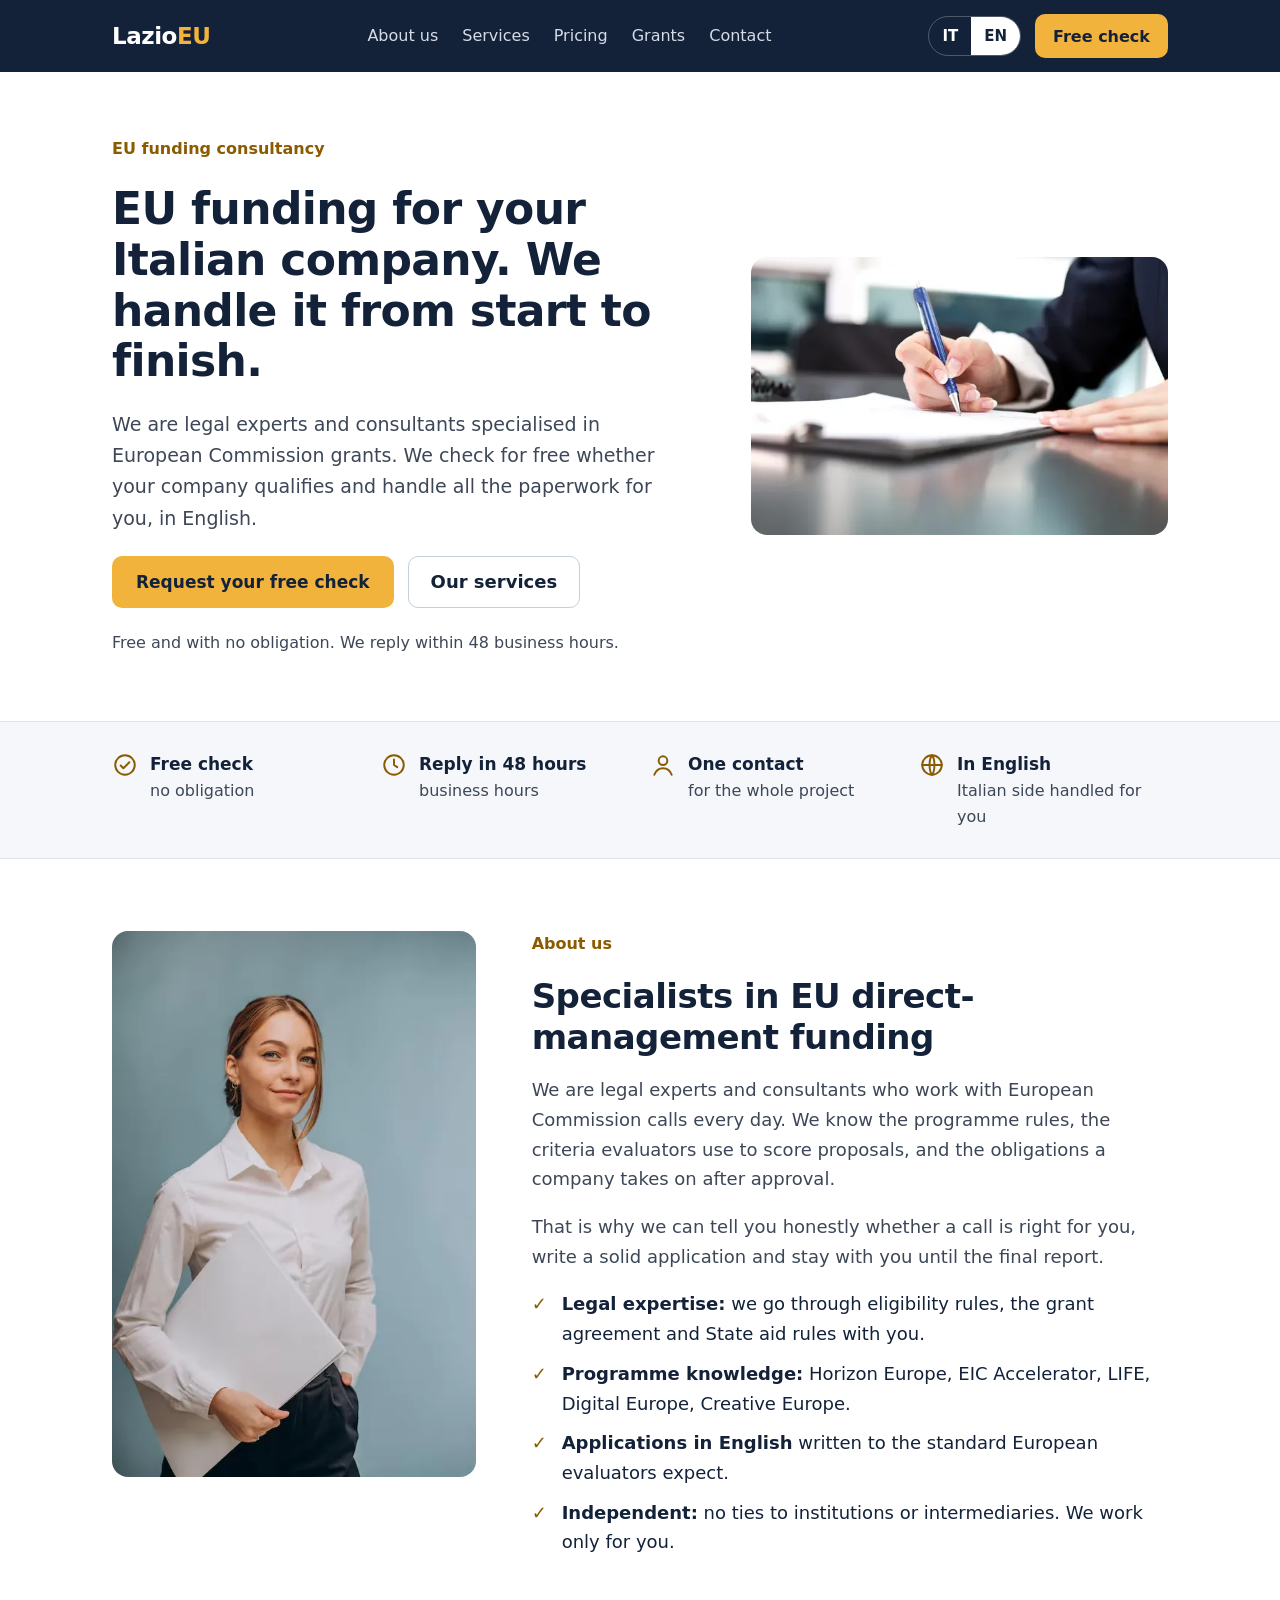
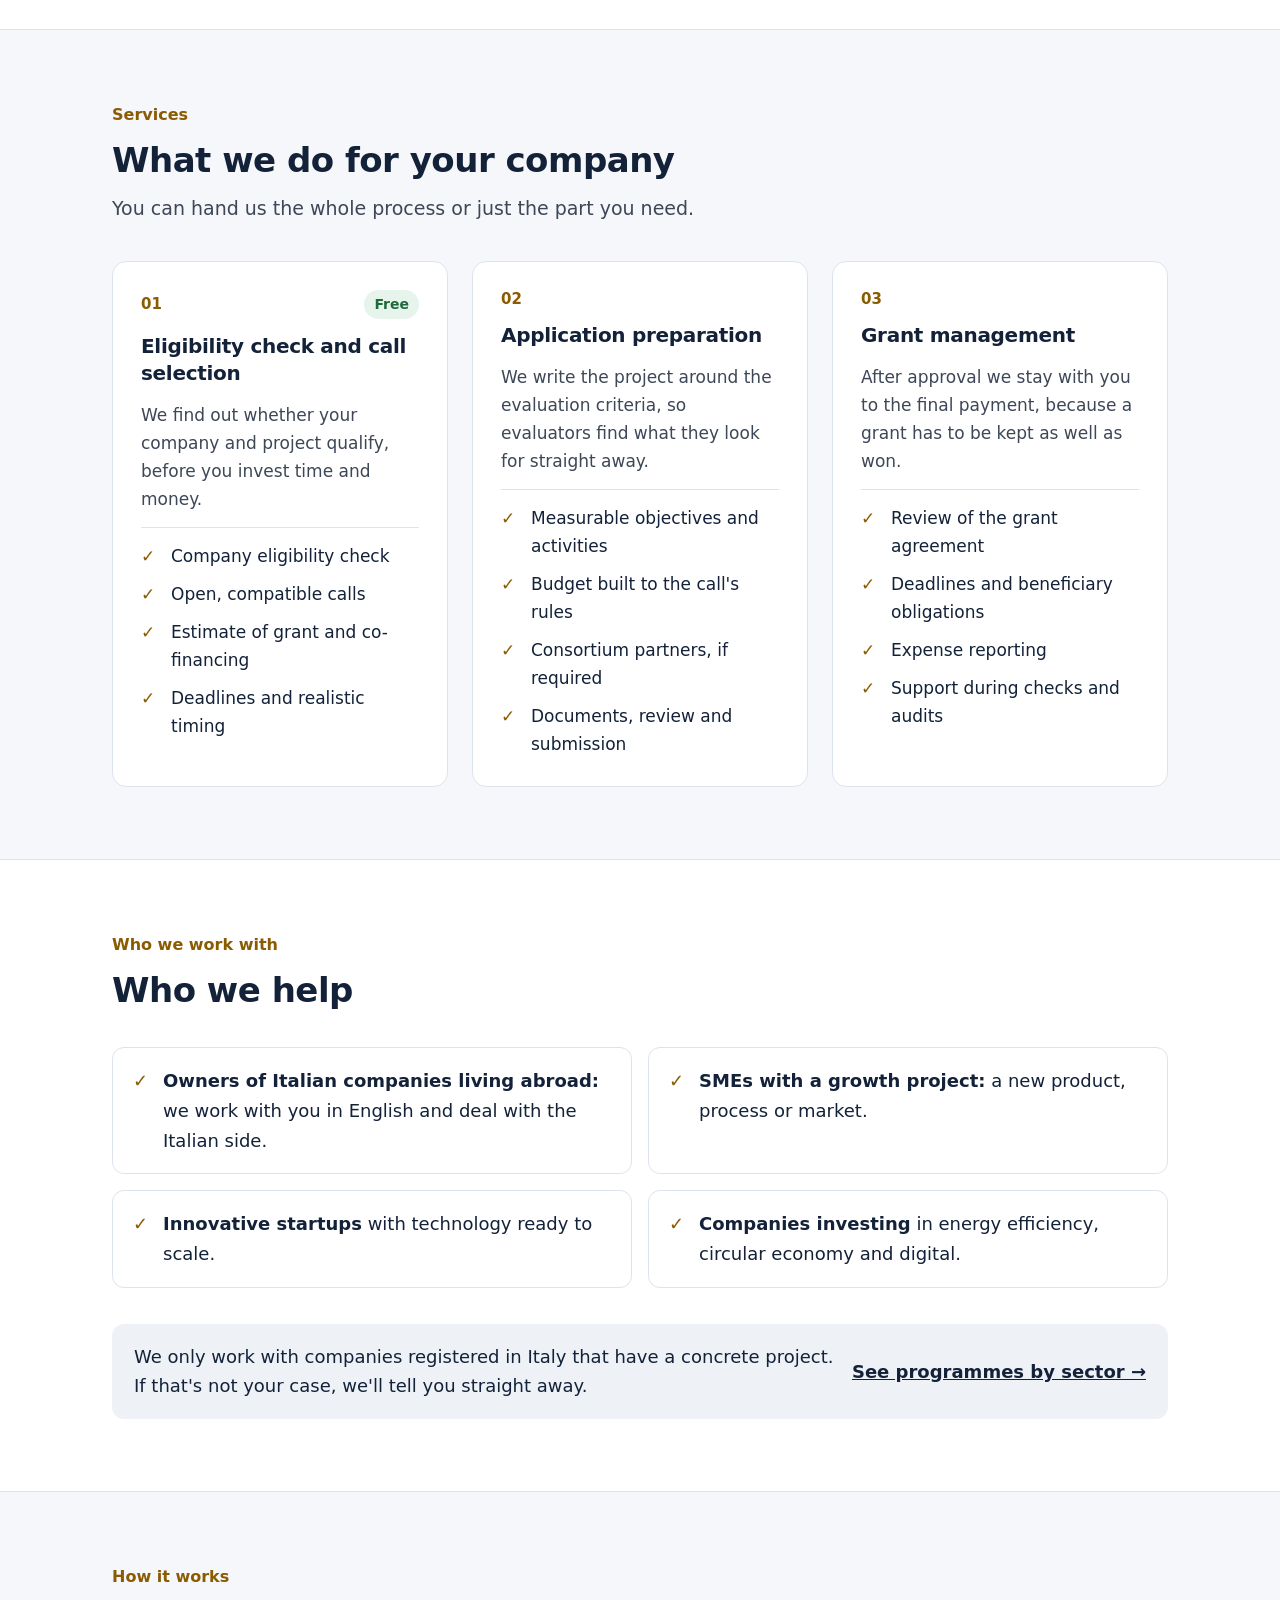
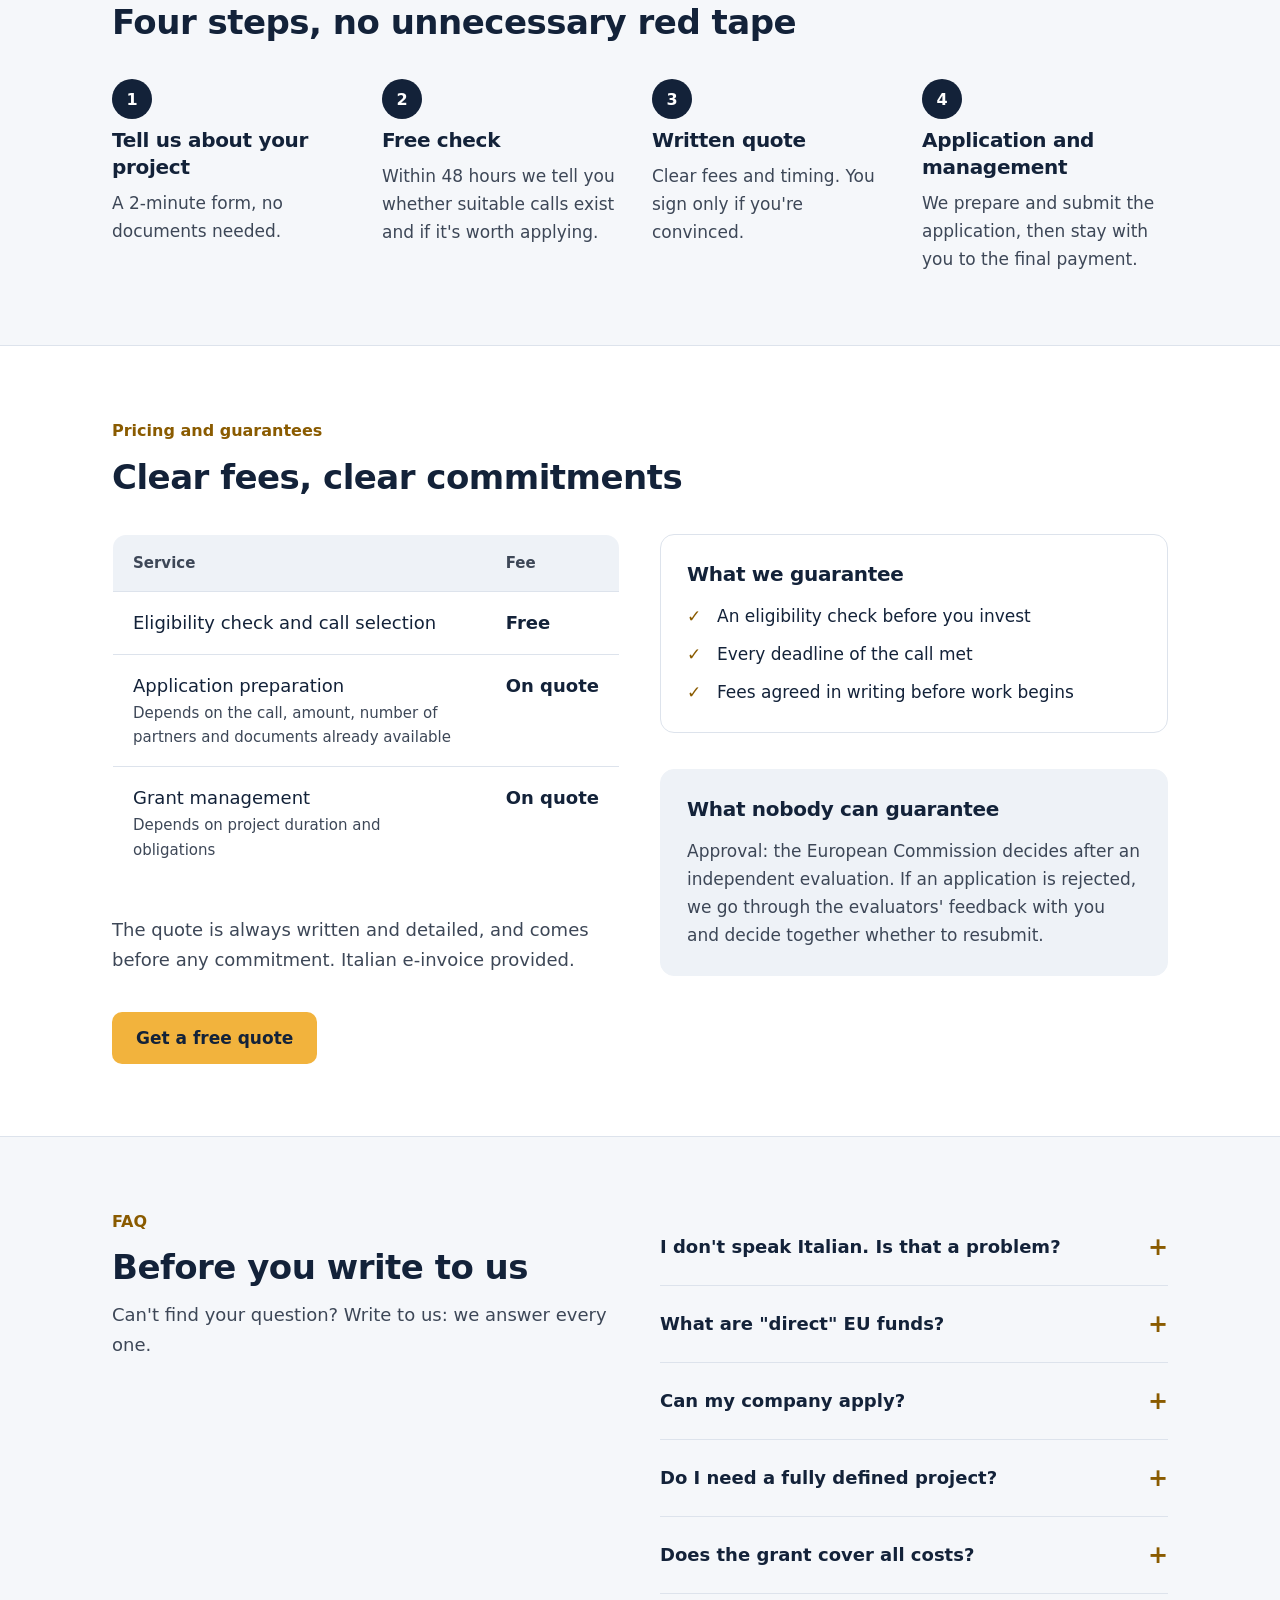
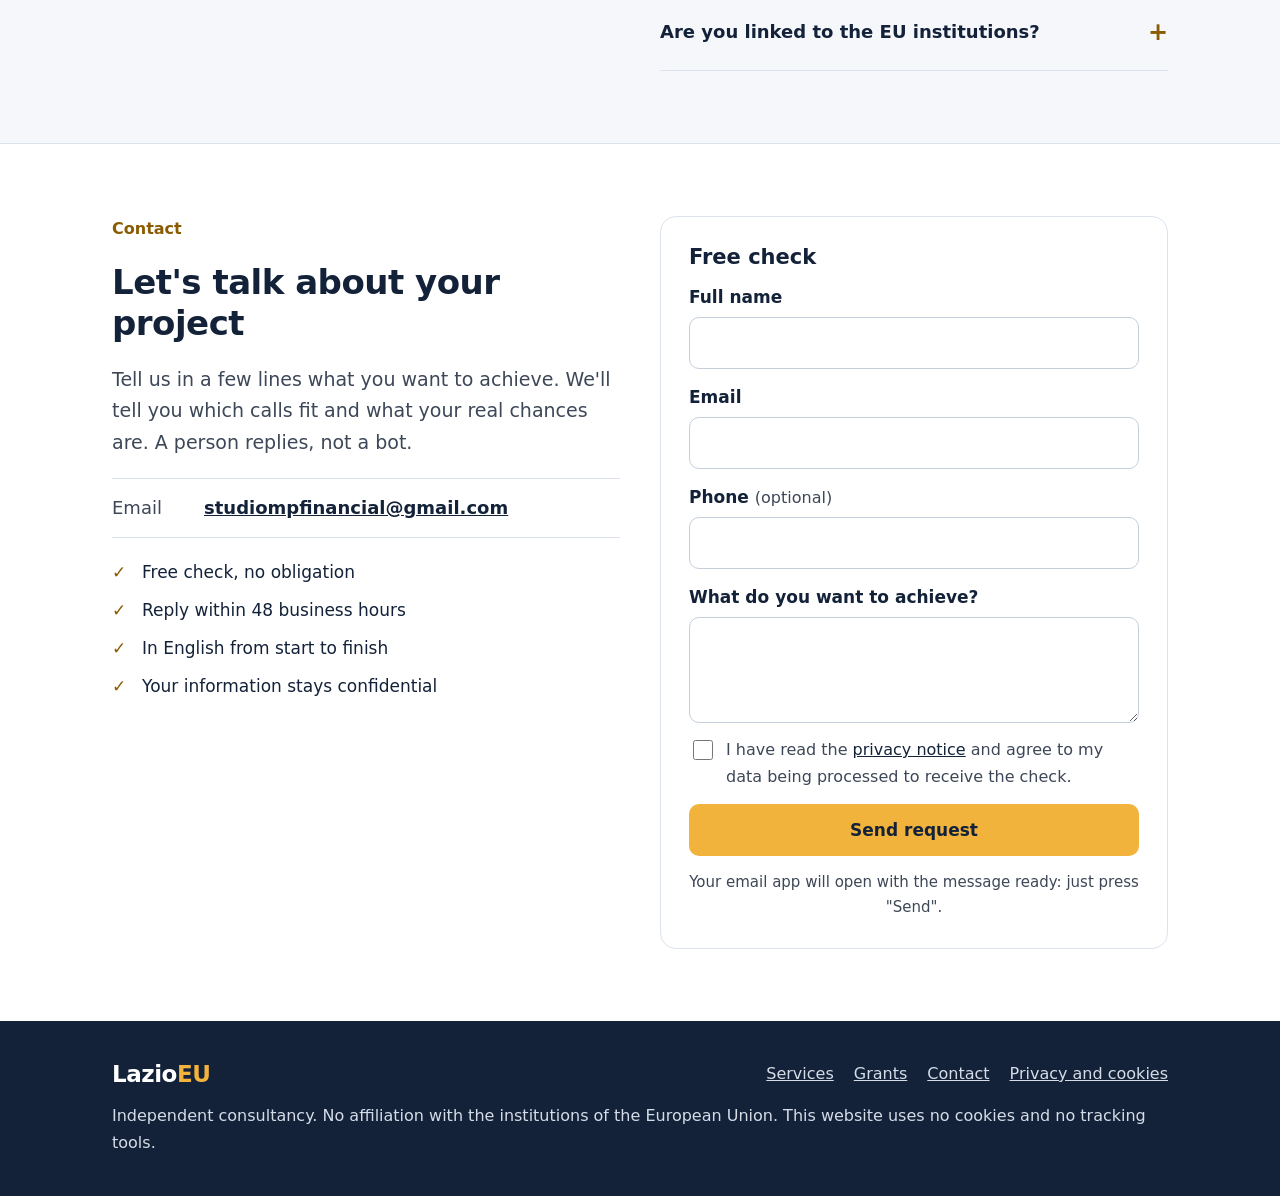
==== commit 3c79f0c8: "Versione mobile più leggibile e compatta - Pagina mobile più corta (da 15 a 12 schermate) - Prima sc" ====
--- a/en/index.html
+++ b/en/index.html
@@ -44,7 +44,7 @@
 <div class="hero-copy">
 <p class="eyebrow">EU funding consultancy</p>
 <h1>EU funding for your Italian company. We handle it from start to finish.</h1>
-<p class="lead">LazioEU is a team of legal experts and consultants specialised in European Commission grants. We check for free whether your company qualifies, prepare the application and handle all the paperwork for you, in English.</p>
+<p class="lead">We are legal experts and consultants specialised in European Commission grants. We check for free whether your company qualifies and handle all the paperwork for you, in English.</p>
 <div class="cta-row">
 <a class="btn" href="#contact">Request your free check</a>
 <a class="btn-line" href="#services">Our services</a>
--- a/assets/site.css
+++ b/assets/site.css
@@ -78,7 +78,7 @@
 .about{display:grid;grid-template-columns:minmax(0,4fr) minmax(0,7fr);gap:56px;align-items:start}
 .portrait{display:block;width:100%;aspect-ratio:493/740;object-fit:cover;object-position:top;border-radius:16px;max-height:560px}
 .about-text{display:flex;flex-direction:column;gap:18px}
-.about-text>p{color:var(--muted)}
+.about-text>p:not(.eyebrow){color:var(--muted)}
 
 /* tick lists */
 .ticks{list-style:none;margin:0;padding:0;display:flex;flex-direction:column;gap:10px}
@@ -200,41 +200,129 @@
 .legal h2{font-size:23px;margin:32px 0 10px}
 .legal p,.legal li{color:var(--muted);margin-bottom:10px}
 
-/* mobile sticky CTA */
+/* mobile sticky CTA: appears after the hero, hides at the contact form (site.js) */
 .mcta{display:none}
 
 @media (max-width:1100px){.nav{gap:18px}}
 @media (max-width:960px){
   .g4,.steps{grid-template-columns:repeat(2,minmax(0,1fr))}
   .hero-grid,.g2,.g3,.about{grid-template-columns:minmax(0,1fr)}
-  .hero-grid{gap:32px}
-  .about{gap:32px}
-  .portrait{max-width:360px;max-height:440px}
+  .hero-grid{gap:28px}
+  .about{gap:28px}
   .menu-btn{display:inline-flex;align-items:center}
   .hact .btn{display:none}
-  .nav{display:none;position:absolute;left:0;right:0;top:72px;background:var(--navy);flex-direction:column;align-items:stretch;gap:0;padding:8px 32px 20px;border-top:1px solid rgba(255,255,255,.1)}
+  .nav{display:none;position:absolute;left:0;right:0;top:100%;background:var(--navy);flex-direction:column;align-items:stretch;gap:0;padding:4px 32px 16px;border-top:1px solid rgba(255,255,255,.1);box-shadow:0 12px 24px rgba(0,0,0,.25)}
   .nav.open{display:flex}
   .nav a{font-size:18px;padding:14px 0;border-bottom:1px solid rgba(255,255,255,.1)}
+  .nav a:last-child{border-bottom:0}
   .nav a[aria-current]{border-bottom:1px solid rgba(255,255,255,.1)}
   .cards,.who{grid-template-columns:minmax(0,1fr)}
   .cat-side{position:static}
-  .mcta{display:flex;position:fixed;left:0;right:0;bottom:0;z-index:60;padding:10px 16px calc(10px + env(safe-area-inset-bottom));background:rgba(19,34,57,.96);box-shadow:0 -6px 20px rgba(0,0,0,.2)}
+  .mcta{display:flex;position:fixed;left:0;right:0;bottom:0;z-index:60;padding:10px 16px calc(10px + env(safe-area-inset-bottom));background:rgba(255,255,255,.97);border-top:1px solid var(--line);box-shadow:0 -6px 18px rgba(19,34,57,.12);transform:translateY(110%);transition:transform .25s ease;visibility:hidden}
+  .mcta.show{transform:none;visibility:visible}
   .mcta .btn{width:100%;min-height:50px}
-  body{padding-bottom:72px}
+  body{padding-bottom:76px}
 }
-@media (max-width:560px){
-  .wrap{padding:0 16px}
-  .nav{padding:8px 16px 20px}
-  .g4,.steps{grid-template-columns:minmax(0,1fr)}
-  .sec{padding:56px 0}
-  .hero{padding:40px 0}
-  .hero h1{font-size:32px}
-  .page-hero h1,.legal h1{font-size:30px}
-  .h2{font-size:27px}
-  .facts{grid-template-columns:minmax(0,1fr)}
-  .ptable th,.ptable td{padding:14px}
-  .ptable td:last-child{white-space:normal}
-  .lang a,.lang span{padding:7px 10px}
+@media (max-width:640px){
+  body{font-size:17px;line-height:1.6}
+  .wrap{padding:0 18px}
+  .hb{height:60px}
   .logo{font-size:21px}
+  .lang{font-size:14px}
+  .lang a,.lang span{padding:6px 10px}
+  .menu-btn{min-height:42px;padding:0 12px;font-size:15px}
+  .nav{padding:4px 18px 14px}
+  .sec{padding:44px 0}
+  .stack{gap:24px}
+  .head{gap:8px}
+  .eyebrow{font-size:15px}
+  .h2{font-size:26px;line-height:1.25}
+  .h3{font-size:19px}
+  .lead{font-size:17px}
+
+  /* hero: photo first as a slim banner, then short text, full-width buttons */
+  .hero{padding:16px 0 32px}
+  .hero-grid{gap:20px}
+  .hero-grid picture{order:-1}
+  .hero-photo{aspect-ratio:16/9;border-radius:12px}
+  .hero-copy{gap:16px}
+  .hero h1{font-size:30px;line-height:1.2}
+  .hero .cta-row{flex-direction:column;align-items:stretch;gap:10px}
+  .hero .cta-row a{width:100%;justify-content:center}
+  .micro{font-size:15px;text-align:center}
+
+  /* key facts: 2 x 2 */
+  .keys{padding:18px 0}
+  .keys .g4{grid-template-columns:repeat(2,minmax(0,1fr));gap:14px 12px}
+  .key{gap:8px;font-size:14px;line-height:1.35}
+  .key b{font-size:15px}
+  .kico{width:22px;height:22px;margin-top:0}
+
+  /* about: compact landscape crop of the portrait */
+  .portrait{aspect-ratio:4/3;max-height:none;object-position:50% 18%;border-radius:12px}
+  .about-text{gap:14px}
+  .ticks{gap:8px}
+  .ticks li{padding-left:26px}
+  .ticks.sm li{font-size:16px}
+
+  /* services */
+  .g3{gap:14px}
+  .svc{padding:20px;gap:10px;border-radius:12px}
+  .svc>p{font-size:16px}
+  .svc .ticks{padding-top:10px}
+
+  /* who: plain list, no boxes */
+  .who{gap:10px}
+  .who li{background:none;border:0;border-radius:0;padding:0 0 0 26px}
+  .who li::before{left:0;top:0}
+  .note{padding:14px 16px;gap:8px}
+  .note p{flex-basis:100%;font-size:16px}
+
+  /* steps: number left, text right */
+  .steps{grid-template-columns:minmax(0,1fr);gap:16px}
+  .step{display:grid;grid-template-columns:36px minmax(0,1fr);column-gap:14px;row-gap:2px;align-items:start}
+  .dot{width:36px;height:36px;font-size:15px;grid-row:span 2}
+  .step .h3{font-size:18px;margin-top:6px}
+  .step p{font-size:16px}
+
+  /* prices: each service as a row card */
+  .ptable thead{display:none}
+  .ptable,.ptable tbody,.ptable tr,.ptable td{display:block;width:100%}
+  .ptable tr{padding:14px 16px;border-bottom:1px solid var(--line)}
+  .ptable tr:last-child{border-bottom:0}
+  .ptable td{padding:0;border:0}
+  .ptable td:last-child{margin-top:4px;color:var(--gold);white-space:normal}
+  .ptable small{font-size:14px}
+  .box{padding:18px;gap:10px;border-radius:12px}
+  .box p{font-size:16px}
+  .hero ~ .sec .cta-row .btn{width:100%}
+
+  /* faq */
+  .faq details{padding:10px 0}
+  .faq summary{font-size:17px}
+  .faq details p{font-size:16px}
+
+  /* contact + form */
+  .c-left{gap:14px}
+  .citem span{width:64px}
+  .form{padding:20px;gap:12px;border-radius:12px}
+  .field input{height:50px}
+  .site-f{padding:28px 0;font-size:15px}
+  .f-links{gap:14px}
+
+  /* catalog */
+  .page-hero{padding:24px 0 28px}
+  .page-hero h1{font-size:28px}
+  .search input{flex-basis:100%}
+  .search .btn{width:100%}
+  .cat{padding:24px 0 44px}
+  .fgroup{gap:6px}
+  .flabel{flex-basis:100%;margin:0}
+  .fbtn{min-height:42px;padding:0 14px;font-size:15px}
+  .gcard{padding:18px;gap:12px}
+  .gcard .btn-dark{width:100%;justify-content:center}
+  .facts{grid-template-columns:minmax(0,1fr);gap:8px}
+  .legal{padding:32px 0 44px}
+  .legal h1{font-size:28px}
 }
 @media (prefers-reduced-motion:reduce){*{transition:none !important;scroll-behavior:auto !important}}
